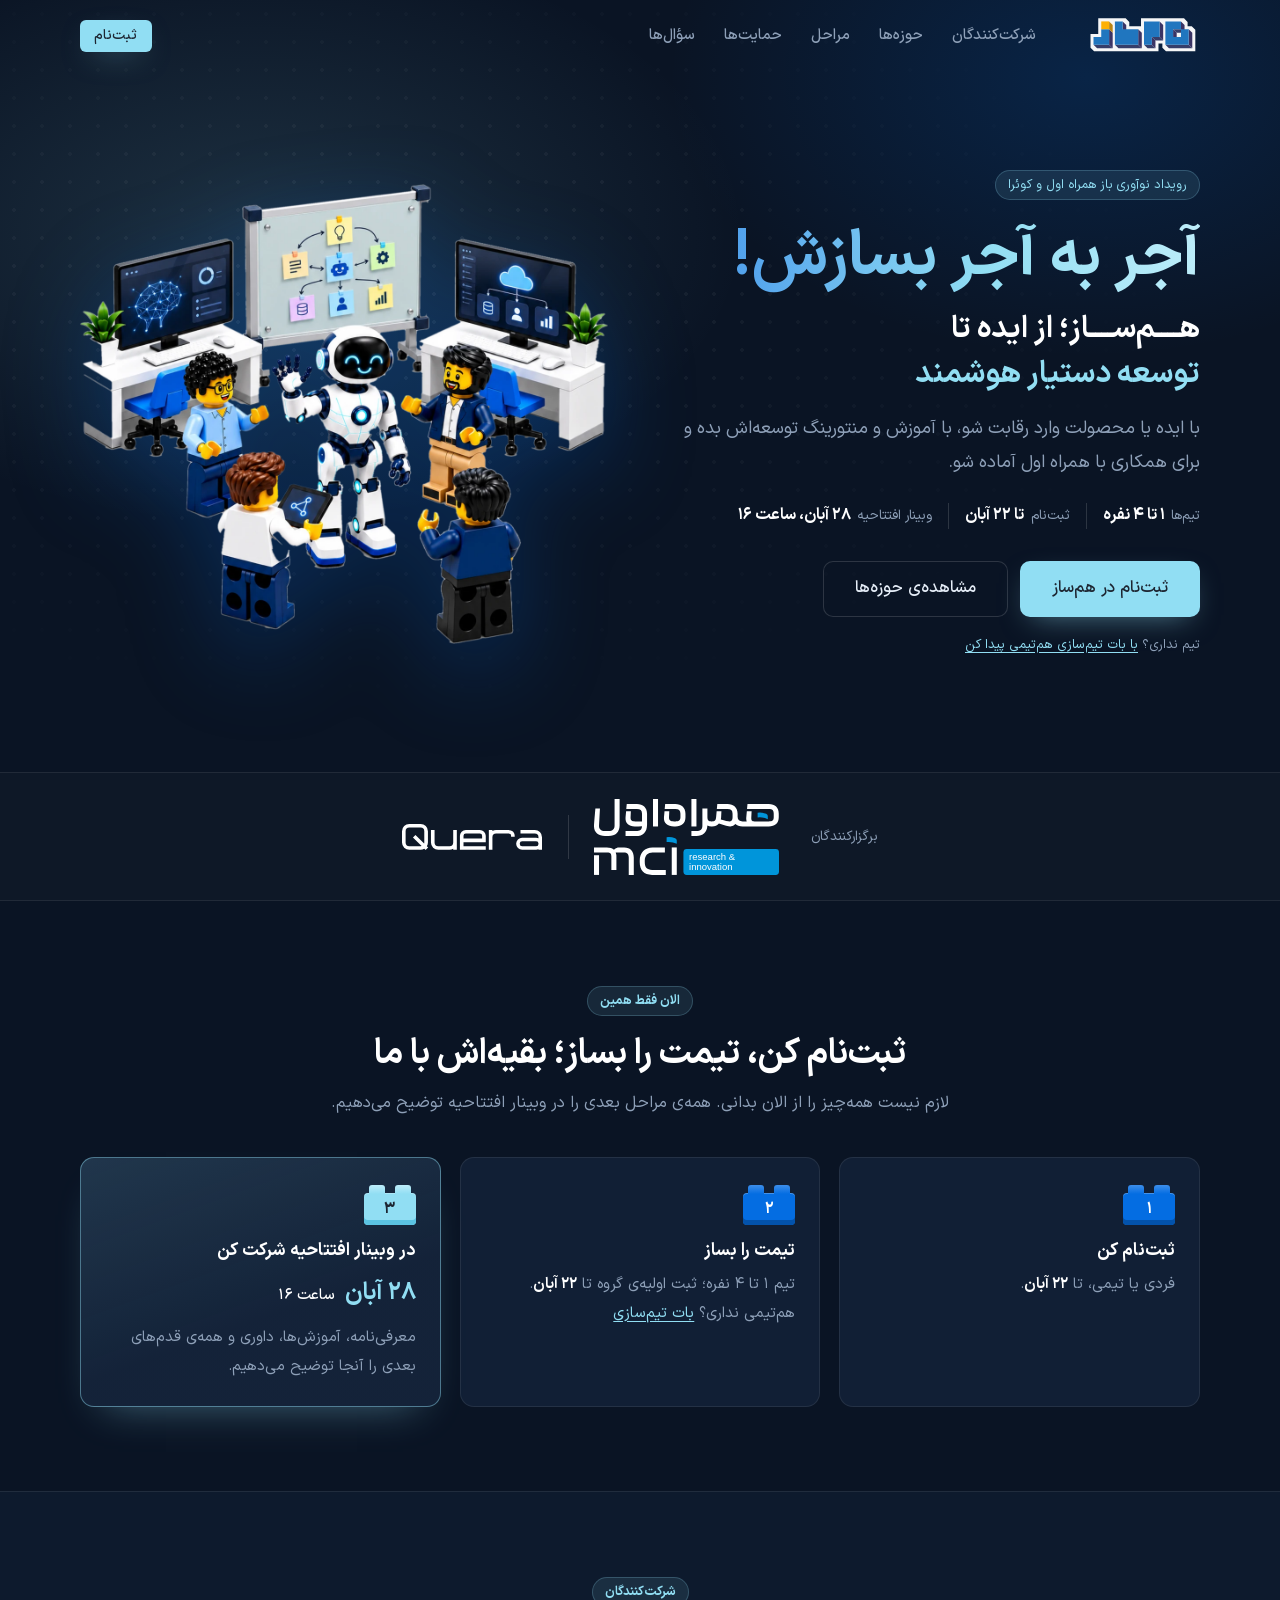
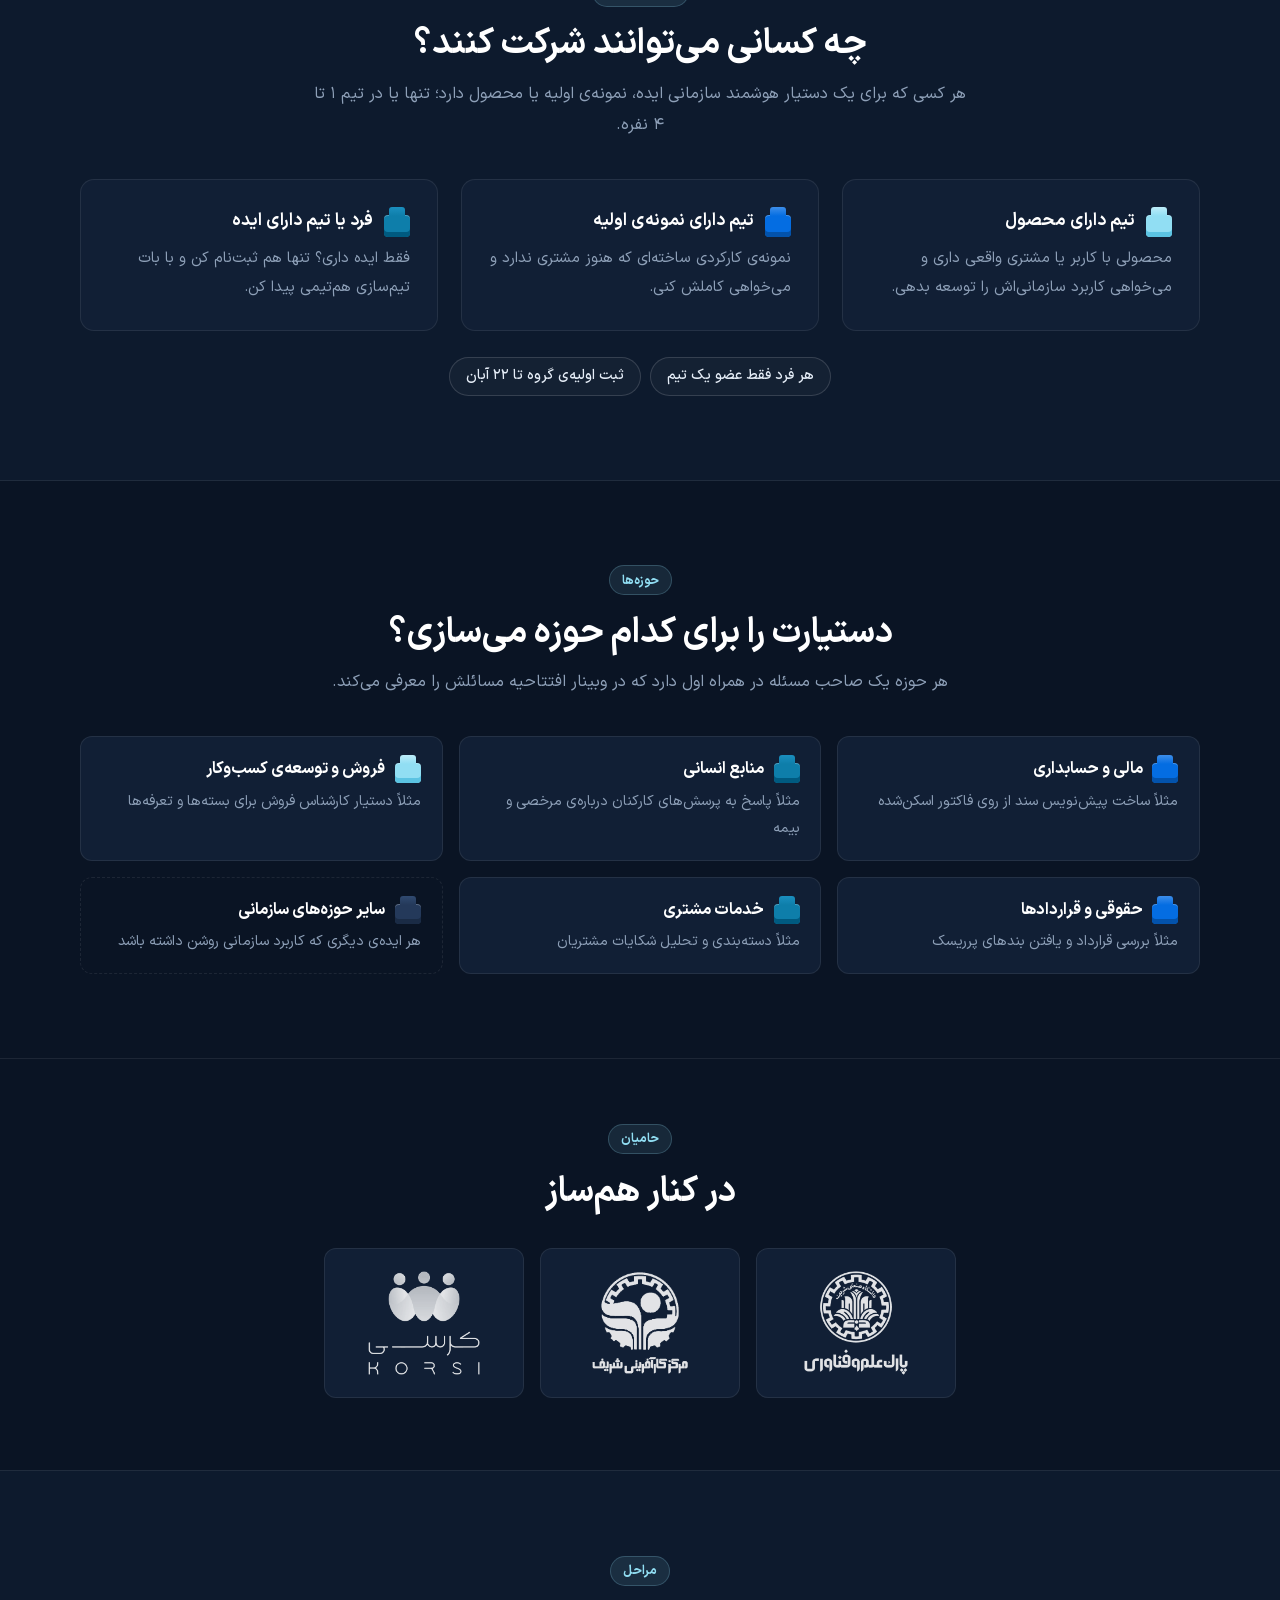
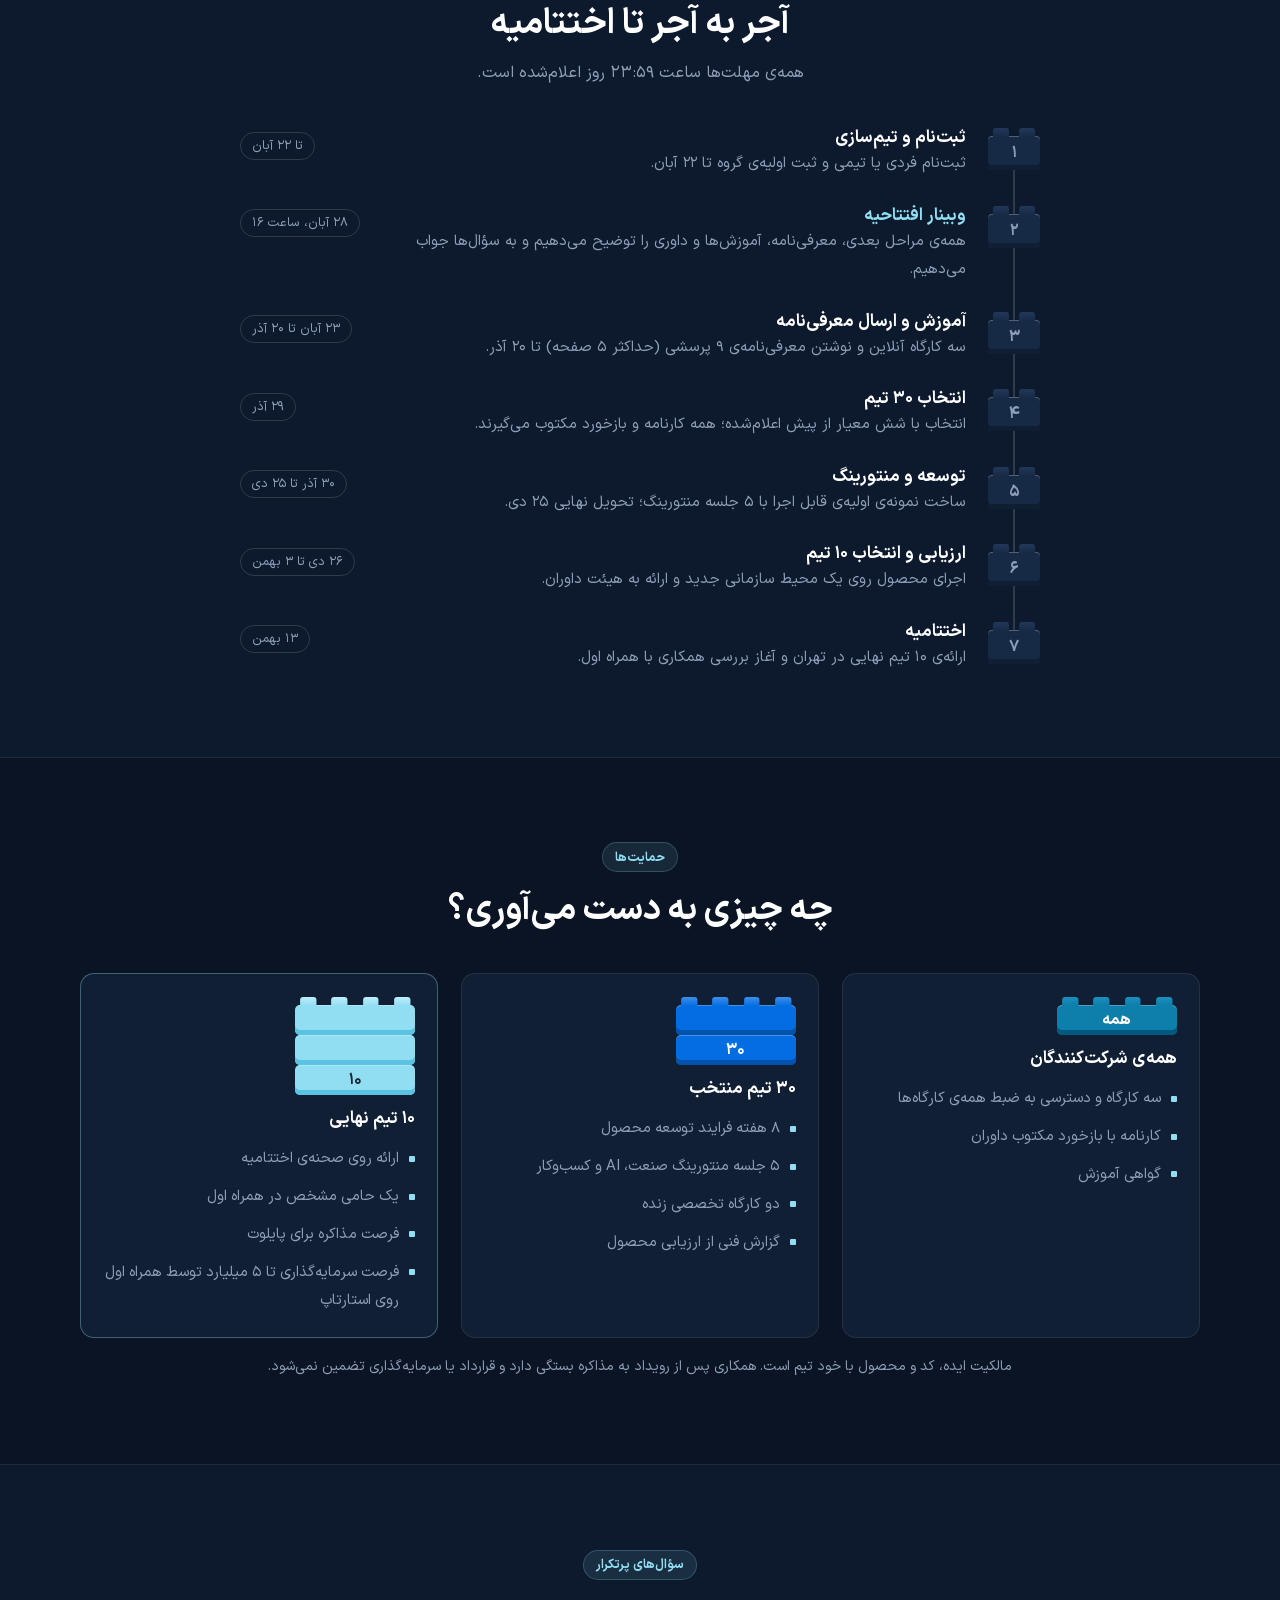
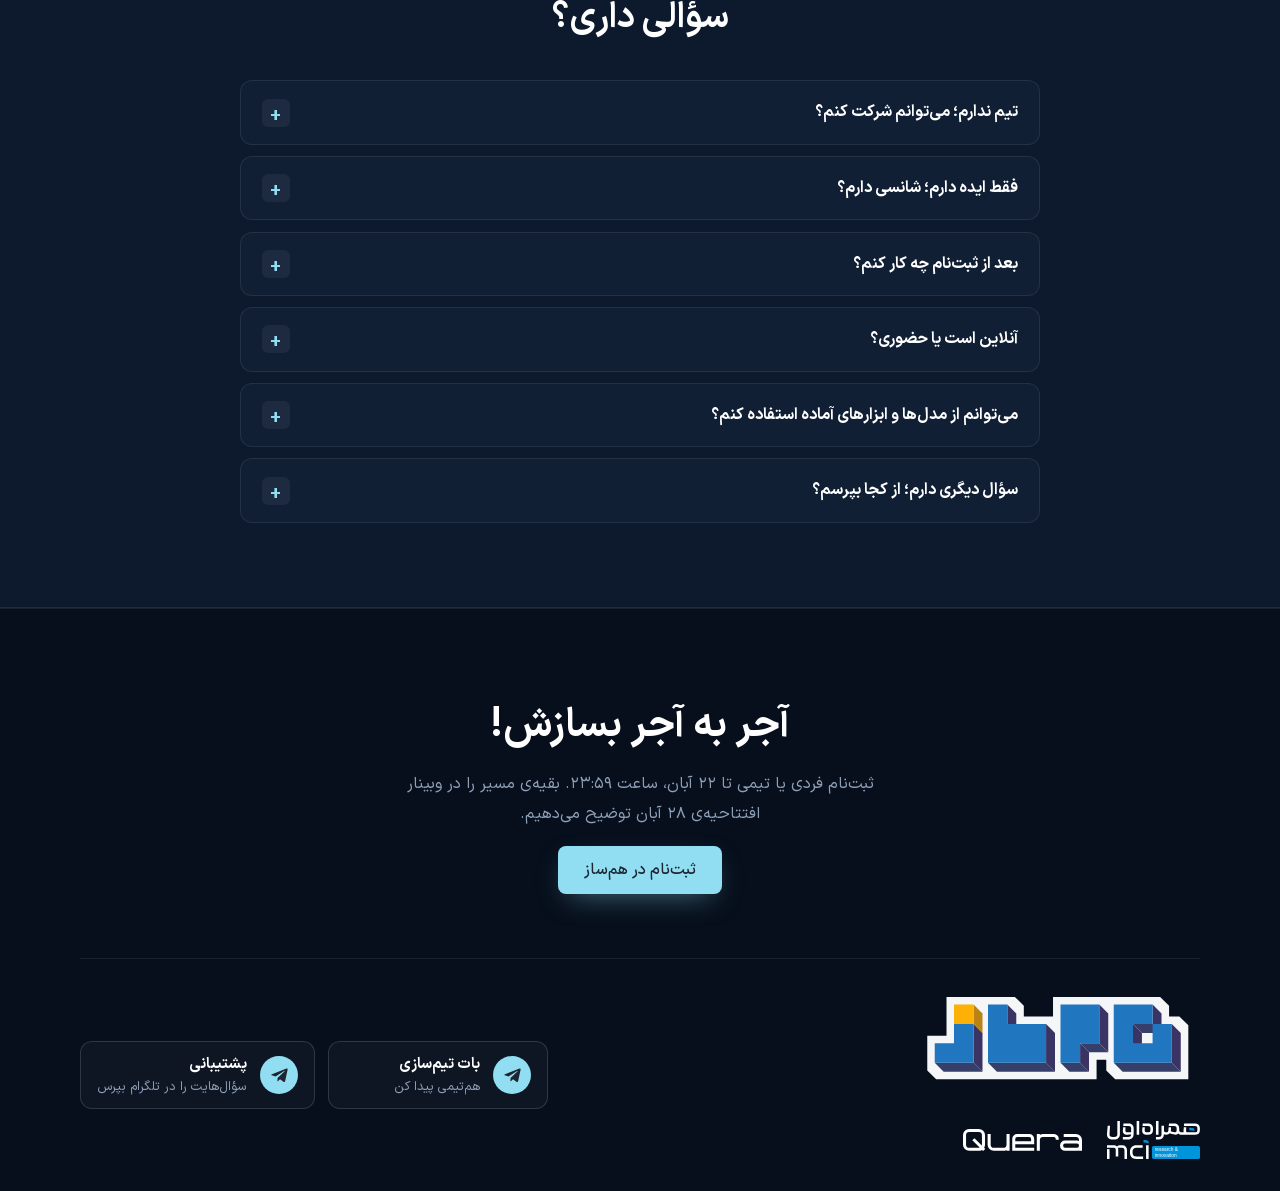
==== index.html @ f2839971 "Use poster illustration in hero, add slogan, reorder logos, extend tiers Co-Authored-By: Claude Opus" ====
<!doctype html>
<html lang="fa" dir="rtl">
<head>
  <meta charset="utf-8">
  <meta name="viewport" content="width=device-width, initial-scale=1">
  <title>هم‌ساز؛ از ایده تا توسعه دستیار هوشمند | مرکز نوآوری همراه اول × کوئرا</title>
  <meta name="description" content="رویداد نوآوری باز مرکز نوآوری همراه اول و کوئرا برای ساخت دستیار هوشمند سازمانی. تیم ۱ تا ۴ نفره؛ ثبت‌نام تا ۲۲ آبان ۱۴۰۵؛ وبینار افتتاحیه ۲۸ آبان ساعت ۱۶؛ اختتامیه ۱۳ بهمن.">
  <meta property="og:type" content="website">
  <meta property="og:locale" content="fa_IR">
  <meta property="og:site_name" content="هم‌ساز">
  <meta property="og:title" content="هم‌ساز؛ از ایده تا توسعه دستیار هوشمند">
  <meta property="og:description" content="آجر به آجر بسازش! با ایده یا محصولت وارد رقابت شو، با آموزش و منتورینگ توسعه‌اش بده و برای همکاری با همراه اول آماده شو. ثبت‌نام تا ۲۲ آبان.">
  <meta name="theme-color" content="#0A1424">
  <link rel="icon" href="assets/logos/hamsaz-icon.svg?v=20261104" type="image/svg+xml">
  <link rel="preload" href="assets/fonts/IRANSansX-Regular.woff2" as="font" type="font/woff2" crossorigin>
  <link rel="preload" href="assets/fonts/IRANSansX-Bold.woff2" as="font" type="font/woff2" crossorigin>
  <link rel="stylesheet" href="assets/css/style.css?v=20261104">
</head>
<body>

  <!-- ============ NAV ============ -->
  <header class="nav" id="nav">
    <div class="container nav__inner">
      <a href="#top" class="brand" aria-label="هم‌ساز">
        <img src="assets/logos/hamsaz-logo.svg?v=20261104" alt="هم‌ساز" class="brand__logo" width="812" height="291">
      </a>
      <nav class="nav__links" id="navLinks">
        <a href="#who">شرکت‌کنندگان</a>
        <a href="#tracks">حوزه‌ها</a>
        <a href="#timeline">مراحل</a>
        <a href="#support">حمایت‌ها</a>
        <a href="#faq">سؤال‌ها</a>
        <a href="#" class="btn btn--primary btn--sm nav__cta" data-link="register">ثبت‌نام</a>
      </nav>
      <button class="nav__burger" id="burger" aria-label="منو" aria-expanded="false" aria-controls="navLinks"><span></span><span></span><span></span></button>
      <a href="#" class="btn btn--primary btn--sm nav__cta-mobile" data-link="register">ثبت‌نام</a>
    </div>
  </header>

  <main>
    <!-- ============ HERO ============ -->
    <section class="hero" id="top">
      <div class="container hero__inner">
        <div class="hero__text">
          <span class="label-brick reveal">رویداد نوآوری باز همراه اول و کوئرا</span>
          <p class="hero__slogan reveal">آجر به آجر بسازش!</p>
          <h1 class="hero__title reveal">هــــم‌ســــاز؛ از ایده تا<br><em>توسعه دستیار هوشمند</em></h1>
          <p class="hero__lead reveal">با ایده یا محصولت وارد رقابت شو، با آموزش و منتورینگ توسعه‌اش بده و برای همکاری با همراه اول آماده شو.</p>

          <dl class="key-dates reveal">
            <div><dt>تیم‌ها</dt><dd>۱ تا ۴ نفره</dd></div>
            <div><dt>ثبت‌نام</dt><dd>تا ۲۲ آبان</dd></div>
            <div><dt>وبینار افتتاحیه</dt><dd>۲۸ آبان، ساعت ۱۶</dd></div>
          </dl>

          <div class="hero__actions reveal">
            <a href="#" class="btn btn--primary btn--lg" data-link="register">ثبت‌نام در هم‌ساز</a>
            <a href="#tracks" class="btn btn--ghost btn--lg">مشاهده‌ی حوزه‌ها</a>
          </div>
          <span class="hero__alt reveal">تیم نداری؟ <a href="#" data-link="teamBot">با بات تیم‌سازی هم‌تیمی پیدا کن</a></span>

        </div>

        <!-- تصویر تیم و ربات از پوستر رویداد -->
        <div class="hero__visual reveal">
          <img src="assets/img/hero-team.webp?v=20261104" alt="تیمی از آدمک‌های لگویی در کنار یک ربات هوشمند و تخته‌ی ایده‌ها" class="hero__art" width="1200" height="1046" fetchpriority="high">
        </div>
      </div>
    </section>

    <!-- ============ ORGANIZERS ============ -->
    <section class="orgs" aria-label="برگزارکنندگان">
      <div class="container orgs__inner">
        <span class="orgs__label">برگزارکنندگان</span>
        <div class="partners__logos">
          <img src="assets/logos/mci-ri.svg?v=20261104" alt="مرکز نوآوری همراه اول" class="partners__hamrah">
          <span class="partners__dot"></span>
          <img src="assets/logos/quera.svg?v=20261104" alt="کوئرا" class="partners__quera logo-white">
        </div>
      </div>
    </section>

    <!-- ============ NEXT STEPS / WEBINAR ============ -->
    <section class="section next" id="next">
      <div class="container">
        <div class="section__head reveal">
          <span class="label-brick">الان فقط همین</span>
          <h2>ثبت‌نام کن، تیمت را بساز؛ بقیه‌اش با ما</h2>
          <p>لازم نیست همه‌چیز را از الان بدانی. همه‌ی مراحل بعدی را در وبینار افتتاحیه توضیح می‌دهیم.</p>
        </div>

        <ol class="next__steps">
          <li class="next__step reveal">
            <span class="brick brick--blue next__num" style="--w:2">۱</span>
            <h3>ثبت‌نام کن</h3>
            <p>فردی یا تیمی، تا <b>۲۲ آبان</b>.</p>
          </li>
          <li class="next__step reveal">
            <span class="brick brick--blue next__num" style="--w:2">۲</span>
            <h3>تیمت را بساز</h3>
            <p>تیم ۱ تا ۴ نفره؛ ثبت اولیه‌ی گروه تا <b>۲۲ آبان</b>. هم‌تیمی نداری؟ <a href="#" data-link="teamBot">بات تیم‌سازی</a></p>
          </li>
          <li class="next__step next__step--webinar reveal">
            <span class="brick brick--cyan next__num" style="--w:2">۳</span>
            <h3>در وبینار افتتاحیه شرکت کن</h3>
            <p class="next__when"><b>۲۸ آبان</b><span>ساعت ۱۶</span></p>
            <p>معرفی‌نامه، آموزش‌ها، داوری و همه‌ی قدم‌های بعدی را آنجا توضیح می‌دهیم.</p>
          </li>
        </ol>
      </div>
    </section>

    <!-- ============ WHO ============ -->
    <section class="section section--tint" id="who">
      <div class="container">
        <div class="section__head reveal">
          <span class="label-brick">شرکت‌کنندگان</span>
          <h2>چه کسانی می‌توانند شرکت کنند؟</h2>
          <p>هر کسی که برای یک دستیار هوشمند سازمانی ایده، نمونه‌ی اولیه یا محصول دارد؛ تنها یا در تیم ۱ تا ۴ نفره.</p>
        </div>

        <div class="who-grid swipe">
          <article class="card who reveal">
            <h3><span class="brick brick--cyan" style="--w:1" aria-hidden="true"></span>تیم دارای محصول</h3>
            <p>محصولی با کاربر یا مشتری واقعی داری و می‌خواهی کاربرد سازمانی‌اش را توسعه بدهی.</p>
          </article>
          <article class="card who reveal">
            <h3><span class="brick brick--blue" style="--w:1" aria-hidden="true"></span>تیم دارای نمونه‌ی اولیه</h3>
            <p>نمونه‌ی کارکردی ساخته‌ای که هنوز مشتری ندارد و می‌خواهی کاملش کنی.</p>
          </article>
          <article class="card who reveal">
            <h3><span class="brick brick--teal" style="--w:1" aria-hidden="true"></span>فرد یا تیم دارای ایده</h3>
            <p>فقط ایده داری؟ تنها هم ثبت‌نام کن و با بات تیم‌سازی هم‌تیمی پیدا کن.</p>
          </article>
        </div>

        <ul class="pills reveal">
          <li>هر فرد فقط عضو یک تیم</li>
          <li>ثبت اولیه‌ی گروه تا ۲۲ آبان</li>
        </ul>
      </div>
    </section>

    <!-- ============ TRACKS ============ -->
    <section class="section" id="tracks">
      <div class="container">
        <div class="section__head reveal">
          <span class="label-brick">حوزه‌ها</span>
          <h2>دستیارت را برای کدام حوزه می‌سازی؟</h2>
          <p>هر حوزه یک صاحب مسئله در همراه اول دارد که در وبینار افتتاحیه مسائلش را معرفی می‌کند.</p>
        </div>

        <!-- TODO: پیوند دانلود کارت‌های چالش (PDF) وقتی فایل نهایی آماده شد -->
        <div class="fields">
          <article class="field reveal">
            <h3><span class="brick brick--blue" style="--w:1" aria-hidden="true"></span>مالی و حسابداری</h3>
            <p>مثلاً ساخت پیش‌نویس سند از روی فاکتور اسکن‌شده</p>
          </article>
          <article class="field reveal">
            <h3><span class="brick brick--teal" style="--w:1" aria-hidden="true"></span>منابع انسانی</h3>
            <p>مثلاً پاسخ به پرسش‌های کارکنان درباره‌ی مرخصی و بیمه</p>
          </article>
          <article class="field reveal">
            <h3><span class="brick brick--cyan" style="--w:1" aria-hidden="true"></span>فروش و توسعه‌ی کسب‌وکار</h3>
            <p>مثلاً دستیار کارشناس فروش برای بسته‌ها و تعرفه‌ها</p>
          </article>
          <article class="field reveal">
            <h3><span class="brick brick--blue" style="--w:1" aria-hidden="true"></span>حقوقی و قراردادها</h3>
            <p>مثلاً بررسی قرارداد و یافتن بندهای پرریسک</p>
          </article>
          <article class="field reveal">
            <h3><span class="brick brick--teal" style="--w:1" aria-hidden="true"></span>خدمات مشتری</h3>
            <p>مثلاً دسته‌بندی و تحلیل شکایات مشتریان</p>
          </article>
          <article class="field field--open reveal">
            <h3><span class="brick brick--slate" style="--w:1" aria-hidden="true"></span>سایر حوزه‌های سازمانی</h3>
            <p>هر ایده‌ی دیگری که کاربرد سازمانی روشن داشته باشد</p>
          </article>
        </div>
      </div>
    </section>

    <!-- ============ SPONSORS ============ -->
    <section class="section sponsors" id="sponsors" aria-labelledby="sponsorsTitle">
      <div class="container">
        <div class="section__head reveal">
          <span class="label-brick">حامیان</span>
          <h2 id="sponsorsTitle">در کنار هم‌ساز</h2>
        </div>
        <ul class="sponsors__logos reveal">
          <li><img src="assets/logos/sharif-park.png?v=20261104" alt="پارک علم و فناوری دانشگاه صنعتی شریف" width="358" height="360" loading="lazy"></li>
          <li><img src="assets/logos/sharif-entrepreneurship.png?v=20261104" alt="مرکز کارآفرینی شریف" width="299" height="315" loading="lazy"></li>
          <li><img src="assets/logos/korsi.png?v=20261104" alt="کرسی" width="389" height="360" loading="lazy"></li>
        </ul>
      </div>
    </section>

    <!-- ============ TIMELINE ============ -->
    <section class="section section--tint" id="timeline">
      <div class="container container--narrow">
        <div class="section__head reveal">
          <span class="label-brick">مراحل</span>
          <h2>آجر به آجر تا اختتامیه</h2>
          <p>همه‌ی مهلت‌ها ساعت ۲۳:۵۹ روز اعلام‌شده است.</p>
        </div>

        <ol class="timeline" id="timelineList">
          <li class="step reveal">
            <span class="step__num brick brick--blue" style="--w:2">۱</span>
            <div><h3>ثبت‌نام و تیم‌سازی</h3><p>ثبت‌نام فردی یا تیمی و ثبت اولیه‌ی گروه تا ۲۲ آبان.</p></div>
            <time>تا ۲۲ آبان</time>
          </li>
          <li class="step step--webinar reveal">
            <span class="step__num brick brick--cyan" style="--w:2">۲</span>
            <div><h3>وبینار افتتاحیه</h3><p>همه‌ی مراحل بعدی، معرفی‌نامه، آموزش‌ها و داوری را توضیح می‌دهیم و به سؤال‌ها جواب می‌دهیم.</p></div>
            <time>۲۸ آبان، ساعت ۱۶</time>
          </li>
          <li class="step reveal">
            <span class="step__num brick brick--blue" style="--w:2">۳</span>
            <div><h3>آموزش و ارسال معرفی‌نامه</h3><p>سه کارگاه آنلاین و نوشتن معرفی‌نامه‌ی ۹ پرسشی (حداکثر ۵ صفحه) تا ۲۰ آذر.</p></div>
            <time>۲۳ آبان تا ۲۰ آذر</time>
          </li>
          <li class="step reveal">
            <span class="step__num brick brick--blue" style="--w:2">۴</span>
            <div><h3>انتخاب ۳۰ تیم</h3><p>انتخاب با شش معیار از پیش اعلام‌شده؛ همه کارنامه و بازخورد مکتوب می‌گیرند.</p></div>
            <time>۲۹ آذر</time>
          </li>
          <li class="step reveal">
            <span class="step__num brick brick--blue" style="--w:2">۵</span>
            <div><h3>توسعه و منتورینگ</h3><p>ساخت نمونه‌ی اولیه‌ی قابل اجرا با ۵ جلسه منتورینگ؛ تحویل نهایی ۲۵ دی.</p></div>
            <time>۳۰ آذر تا ۲۵ دی</time>
          </li>
          <li class="step reveal">
            <span class="step__num brick brick--blue" style="--w:2">۶</span>
            <div><h3>ارزیابی و انتخاب ۱۰ تیم</h3><p>اجرای محصول روی یک محیط سازمانی جدید و ارائه به هیئت داوران.</p></div>
            <time>۲۶ دی تا ۳ بهمن</time>
          </li>
          <li class="step step--final reveal">
            <span class="step__num brick brick--cyan" style="--w:2">۷</span>
            <div><h3>اختتامیه</h3><p>ارائه‌ی ۱۰ تیم نهایی در تهران و آغاز بررسی همکاری با همراه اول.</p></div>
            <time>۱۳ بهمن</time>
          </li>
        </ol>
      </div>
    </section>

    <!-- ============ SUPPORT ============ -->
    <section class="section" id="support">
      <div class="container">
        <div class="section__head reveal">
          <span class="label-brick">حمایت‌ها</span>
          <h2>چه چیزی به دست می‌آوری؟</h2>
        </div>

        <!-- TODO: جوایز احتمالی و میزان اعتبار ابری و API پس از تصمیم همراه اول -->
        <div class="tiers swipe">
          <div class="tier reveal">
            <div class="tier__stack" aria-hidden="true">
              <span class="brick brick--teal"><em>همه</em></span>
            </div>
            <h3>همه‌ی شرکت‌کنندگان</h3>
            <ul class="tick-list">
              <li>سه کارگاه و دسترسی به ضبط همه‌ی کارگاه‌ها</li>
              <li>کارنامه با بازخورد مکتوب داوران</li>
              <li>گواهی آموزش</li>
            </ul>
          </div>
          <div class="tier reveal">
            <div class="tier__stack" aria-hidden="true">
              <span class="brick brick--blue"></span>
              <span class="brick brick--blue"><em>۳۰</em></span>
            </div>
            <h3>۳۰ تیم منتخب</h3>
            <ul class="tick-list">
              <li>۸ هفته فرایند توسعه محصول</li>
              <li>۵ جلسه منتورینگ صنعت، AI و کسب‌وکار</li>
              <li>دو کارگاه تخصصی زنده</li>
              <li>گزارش فنی از ارزیابی محصول</li>
            </ul>
          </div>
          <div class="tier tier--top reveal">
            <div class="tier__stack" aria-hidden="true">
              <span class="brick brick--cyan"></span>
              <span class="brick brick--cyan"></span>
              <span class="brick brick--cyan"><em>۱۰</em></span>
            </div>
            <h3>۱۰ تیم نهایی</h3>
            <ul class="tick-list">
              <li>ارائه روی صحنه‌ی اختتامیه</li>
              <li>یک حامی مشخص در همراه اول</li>
              <li>فرصت مذاکره برای پایلوت</li>
              <li>فرصت سرمایه‌گذاری تا ۵ میلیارد توسط همراه اول روی استارتاپ</li>
            </ul>
          </div>
        </div>
        <p class="fine reveal">مالکیت ایده، کد و محصول با خود تیم است. همکاری پس از رویداد به مذاکره بستگی دارد و قرارداد یا سرمایه‌گذاری تضمین نمی‌شود.</p>
      </div>
    </section>

    <!-- ============ FAQ ============ -->
    <section class="section section--tint" id="faq">
      <div class="container container--narrow">
        <div class="section__head reveal">
          <span class="label-brick">سؤال‌های پرتکرار</span>
          <h2>سؤالی داری؟</h2>
        </div>

        <div class="faq">
          <details class="qa reveal">
            <summary>تیم ندارم؛ می‌توانم شرکت کنم؟</summary>
            <p>بله. تنها ثبت‌نام کن و با بات تیم‌سازی هم‌تیمی پیدا کن، یا اگر بخواهی تنها ادامه بده.</p>
          </details>
          <details class="qa reveal">
            <summary>فقط ایده دارم؛ شانسی دارم؟</summary>
            <p>بله. ایده، نمونه‌ی اولیه و محصول موجود هر سه پذیرفته می‌شوند و ایده‌ی قوی با شواهد مسئله شانس واقعی دارد.</p>
          </details>
          <details class="qa reveal">
            <summary>بعد از ثبت‌نام چه کار کنم؟</summary>
            <p>فقط تیمت را بساز و ثبت کن. همه‌ی مراحل بعدی (معرفی‌نامه، آموزش‌ها و داوری) را در وبینار افتتاحیه، ۲۸ آبان ساعت ۱۶، توضیح می‌دهیم.</p>
          </details>
          <details class="qa reveal">
            <summary>آنلاین است یا حضوری؟</summary>
            <p>وبینار افتتاحیه (۲۸ آبان، ساعت ۱۶)، آموزش‌ها و ارزیابی معرفی‌نامه آنلاین است. فقط ۱۰ تیم نهایی باید در اختتامیه‌ی تهران حاضر شوند.</p>
          </details>
          <details class="qa reveal">
            <summary>می‌توانم از مدل‌ها و ابزارهای آماده استفاده کنم؟</summary>
            <p>بله، به شرط اینکه در معرفی‌نامه و تحویل نهایی اعلام شوند. فقط استفاده از داده‌ی واقعی مشتریان ممنوع است.</p>
          </details>
          <details class="qa reveal">
            <summary>سؤال دیگری دارم؛ از کجا بپرسم؟</summary>
            <p>در تلگرام از <a href="#" data-link="supportTelegram">پشتیبانی کوئرا</a> بپرس.</p>
          </details>
        </div>
      </div>
    </section>
  </main>

  <!-- ============ FOOTER ============ -->
  <footer class="footer">
    <div class="container">
      <div class="cta reveal">
        <h2>آجر به آجر بسازش!</h2>
        <p>ثبت‌نام فردی یا تیمی تا ۲۲ آبان، ساعت ۲۳:۵۹. بقیه‌ی مسیر را در وبینار افتتاحیه‌ی ۲۸ آبان توضیح می‌دهیم.</p>
        <a href="#" class="btn btn--primary btn--lg" data-link="register">ثبت‌نام در هم‌ساز</a>
      </div>
      <div class="footer__grid">
        <div>
          <a href="#top" class="brand">
            <img src="assets/logos/hamsaz-logo.svg?v=20261104" alt="هم‌ساز" class="brand__logo" width="812" height="291">
          </a>
          <div class="footer__orgs">
            <a href="https://hamrah.academy/" target="_blank" rel="noopener"><img src="assets/logos/mci-ri.svg?v=20261104" alt="مرکز نوآوری همراه اول"></a>
            <a href="https://quera.org/" target="_blank" rel="noopener"><img src="assets/logos/quera.svg?v=20261104" alt="کوئرا" class="logo-white"></a>
          </div>
        </div>
        <div class="footer__tg">
          <a href="#" class="tg-link" data-link="teamBot">
            <span class="tg-link__icon" aria-hidden="true"><svg viewBox="0 0 24 24"><path d="M9.04 15.47 8.9 19.5c.47 0 .67-.2.91-.44l2.18-2.09 4.52 3.31c.83.46 1.42.22 1.64-.77l2.97-13.93c.27-1.23-.44-1.71-1.25-1.41L2.4 10.97c-1.2.47-1.18 1.14-.2 1.44l4.46 1.39 10.35-6.53c.49-.32.93-.14.56.18z"/></svg></span>
            <span class="tg-link__text"><b>بات تیم‌سازی</b><small>هم‌تیمی پیدا کن</small></span>
          </a>
          <a href="#" class="tg-link" data-link="supportTelegram">
            <span class="tg-link__icon" aria-hidden="true"><svg viewBox="0 0 24 24"><path d="M9.04 15.47 8.9 19.5c.47 0 .67-.2.91-.44l2.18-2.09 4.52 3.31c.83.46 1.42.22 1.64-.77l2.97-13.93c.27-1.23-.44-1.71-1.25-1.41L2.4 10.97c-1.2.47-1.18 1.14-.2 1.44l4.46 1.39 10.35-6.53c.49-.32.93-.14.56.18z"/></svg></span>
            <span class="tg-link__text"><b>پشتیبانی</b><small>سؤال‌هایت را در تلگرام بپرس</small></span>
          </a>
        </div>
      </div>
    </div>
  </footer>

  <!-- دکمه‌ی ثابت ثبت‌نام در موبایل -->
  <div class="sticky-cta" id="stickyCta" hidden>
    <a href="#" class="btn btn--primary btn--block" data-link="register">ثبت‌نام در هم‌ساز · تا ۲۲ آبان</a>
  </div>

  <script src="assets/js/main.js?v=20261104"></script>
</body>
</html>
---- assets/css/style.css ----
/* =========================================================
   هم‌ساز — رویداد استارتاپی کوئرا × همراه اول
   تم: تیره، با رنگ‌های کوئرا و آجرهای لگو
   ========================================================= */

:root {
  /* brand */
  --cyan: #91DEF3;      /* کوئرا — برند ۲۰۰ (رنگ اصلی تم دارک) */
  --cyan-d: #5BC3E2;
  --cyan-l: #BDEDFA;
  --teal: #0E7EAA;      /* کوئرا — برند ۵۰۰ */
  --teal-d: #005A80;
  --teal-l: #1B8FBF;
  --blue: #046DE2;      /* همراه اول */
  --blue-d: #0352AB;
  --blue-l: #3D8EEA;

  /* dark surfaces */
  --bg: #0A1424;
  --bg-2: #0D1A2D;
  --surface: #111F35;
  --surface-2: #172A45;
  --line: rgba(255, 255, 255, .08);
  --line-2: rgba(255, 255, 255, .14);
  --text: #E6EEF8;
  --muted: #8EA0B8;
  --ink: #1D2531;       /* متن روی دکمه‌ی برند در تم دارک */
  --danger: #FF6B7A;

  --radius: 14px;
  --gutter: clamp(20px, 6.25vw, 80px); /* فاصله‌ی محتوا از لبه‌ی صفحه */
  --ease: cubic-bezier(.2, .8, .2, 1);

  /* one stud, used as a mask tile (26px wide) */
  --stud: url("data:image/svg+xml,%3Csvg xmlns='http://www.w3.org/2000/svg' width='26' height='9'%3E%3Crect x='5' y='0' width='16' height='12' rx='3'/%3E%3C/svg%3E");
}

/* IRANSansX — فونت رسمی کوئرا */
@font-face { font-family: "IRANSansX"; src: url("../fonts/IRANSansX-Light.woff2") format("woff2"); font-weight: 300; font-display: swap; }
@font-face { font-family: "IRANSansX"; src: url("../fonts/IRANSansX-Regular.woff2") format("woff2"); font-weight: 400; font-display: swap; }
@font-face { font-family: "IRANSansX"; src: url("../fonts/IRANSansX-Medium.woff2") format("woff2"); font-weight: 500; font-display: swap; }
@font-face { font-family: "IRANSansX"; src: url("../fonts/IRANSansX-Bold.woff2") format("woff2"); font-weight: 700; font-display: swap; }

*, *::before, *::after { box-sizing: border-box; }
html { scroll-behavior: smooth; scroll-padding-top: 80px; overflow-x: clip; color-scheme: dark; }
body {
  margin: 0;
  font-family: "IRANSansX", Tahoma, sans-serif;
  color: var(--text);
  background: var(--bg);
  line-height: 1.9;
  overflow-x: clip;
  -webkit-font-smoothing: antialiased;
}
img { max-width: 100%; display: block; }
a { color: inherit; text-decoration: none; }
h1, h2, h3 { margin: 0; line-height: 1.35; color: #fff; }
p { margin: 0; }
ul, ol, dl, dd { margin: 0; padding: 0; list-style: none; }
b { color: #fff; }
[hidden] { display: none !important; }
::selection { background: var(--cyan); color: var(--ink); }

.container { width: min(1200px, 100% - 2 * var(--gutter)); margin-inline: auto; }
.container--narrow { width: min(800px, 100% - 2 * var(--gutter)); }

/* logos are dark/colored artwork; show them as white on the dark theme */
.logo-white { filter: brightness(0) invert(1); }

/* ---------- brick ---------- */
.brick {
  --c: var(--blue); --d: var(--blue-d); --l: var(--blue-l); --fg: #fff;
  --w: 2;
  position: relative; display: inline-grid; place-items: center;
  width: calc(var(--w) * 26px); height: 24px; margin-top: 9px;
  background: var(--c); color: var(--fg); font-weight: 700; line-height: 1;
  border-radius: 4px;
  box-shadow: inset 0 -5px 0 var(--d), inset 0 1px 0 rgba(255, 255, 255, .25);
}
.brick::before {
  content: ""; position: absolute; left: 0; right: 0; top: -8px; height: 9px;
  background: linear-gradient(var(--l), var(--c));
  -webkit-mask: var(--stud) 0 0 / 26px 9px space no-repeat;
  mask: var(--stud) 0 0 / 26px 9px space no-repeat;
}
.brick--cyan { --c: var(--cyan); --d: var(--cyan-d); --l: var(--cyan-l); --fg: var(--ink); }
.brick--teal { --c: var(--teal); --d: var(--teal-d); --l: var(--teal-l); }
.brick--slate { --c: #24395A; --d: #1A2B45; --l: #304A70; --fg: var(--text); }

.brick-stack { display: inline-grid; justify-items: start; }
.brick-stack .brick:first-child { z-index: 1; }
.brick-stack .brick + .brick { margin-top: 0; }

.label-brick {
  display: inline-block; padding: .2rem .75rem; font-size: .8rem; font-weight: 700; line-height: 1.7;
  background: rgba(145, 222, 243, .1); color: var(--cyan); border: 1px solid rgba(145, 222, 243, .22); border-radius: 999px;
}

/* ---------- buttons ----------
   ارتفاع‌ها مضرب ۸: کوچک ۳۲، معمولی ۴۰، بزرگ ۴۸ پیکسل */
.btn {
  --c: var(--surface-2); --fg: var(--text);
  display: inline-flex; align-items: center; justify-content: center; gap: .5rem;
  height: 40px; padding: 0 1.25rem; margin: 0;
  font: inherit; font-size: .95rem; font-weight: 500; line-height: 1; color: var(--fg); background: var(--c);
  border: 0; border-radius: 8px; cursor: pointer; white-space: nowrap;
  transition: transform .2s var(--ease), box-shadow .2s var(--ease), filter .2s, background .2s;
}
.btn:hover { transform: translateY(-1px); filter: brightness(1.08); }
.btn:active { transform: translateY(0); filter: brightness(.96); }
.btn:focus-visible { outline: 2px solid var(--cyan); outline-offset: 3px; }
.btn--primary { --c: var(--cyan); --fg: var(--ink); box-shadow: 0 10px 30px -12px rgba(145, 222, 243, .55); }
.btn--primary:hover { box-shadow: 0 14px 34px -12px rgba(145, 222, 243, .7); }
.btn--ghost { --c: transparent; box-shadow: inset 0 0 0 1px var(--line-2); }
.btn--ghost:hover { --c: rgba(255, 255, 255, .05); }
.btn--sm { height: 32px; padding: 0 .9rem; font-size: .88rem; border-radius: 6px; }
.btn--lg { height: 48px; padding: 0 1.6rem; font-size: 1rem; }
.btn--block { width: 100%; }

/* ---------- nav ---------- */
.nav { position: fixed; inset: 0 0 auto 0; z-index: 50; padding: 16px 0; transition: background .25s, box-shadow .25s, padding .25s; }
.nav.is-scrolled { background: rgba(10, 20, 36, .85); backdrop-filter: blur(14px); box-shadow: 0 1px 0 var(--line); padding: 8px 0; }
.nav__inner { display: flex; align-items: center; justify-content: space-between; gap: 1rem; }
.brand { display: inline-flex; align-items: center; gap: .55rem; }
.brand__logo { height: 40px; width: auto; }
.nav__links { display: flex; align-items: center; justify-content: flex-start; gap: .2rem; flex: 1; margin-inline-start: 1.5rem; }
.nav__links a:not(.btn) { font-weight: 500; font-size: .95rem; padding: .35rem .8rem; border-radius: 6px; color: var(--muted); transition: color .2s, background .2s; }
.nav__links a:not(.btn):hover { color: #fff; background: rgba(255, 255, 255, .05); }
.nav__cta { margin-inline-start: auto; }
.nav__burger { display: none; width: 44px; height: 44px; padding: 11px; background: none; border: 0; cursor: pointer; }
.nav__burger span { display: block; height: 2px; background: var(--text); border-radius: 2px; margin: 5px 0; }
.nav__cta-mobile { display: none; }

/* ---------- hero ---------- */
.hero {
  position: relative; padding: 104px 0 48px; overflow: hidden;
  /* هیرو تا پایین نمای اول کشیده می‌شود تا نوار برگزارکنندگان درست زیر آن، در لبه‌ی پایین صفحه، دیده شود */
  min-height: calc(100svh - var(--orgs-h, 128px)); display: flex; flex-direction: column; justify-content: center;
  background:
    radial-gradient(700px 420px at 20% 30%, rgba(145, 222, 243, .14), transparent 70%),
    radial-gradient(600px 400px at 85% 10%, rgba(4, 109, 226, .18), transparent 70%),
    var(--bg);
}
.hero::before {
  /* faint baseplate studs */
  content: ""; position: absolute; inset: 0; pointer-events: none;
  background-image: radial-gradient(rgba(255, 255, 255, .06) 1.6px, transparent 2px);
  background-size: 28px 28px;
  mask-image: radial-gradient(ellipse at 30% 40%, #000 10%, transparent 65%);
  -webkit-mask-image: radial-gradient(ellipse at 30% 40%, #000 10%, transparent 65%);
}
.hero__inner { position: relative; display: grid; grid-template-columns: max-content minmax(0, 1fr); gap: 3rem; align-items: center; }
.hero__title {
  font-size: clamp(1.35rem, 2.6vw, 1.9rem); font-weight: 700; line-height: 1.5; white-space: nowrap;
  margin: .5rem 0 .9rem; color: #fff;
}
.hero .label-brick { font-weight: 400; }
.hero__slogan {
  font-size: clamp(2.5rem, 5.6vw, 3.9rem); font-weight: 700; line-height: 1.3; white-space: nowrap; margin-top: 1.1rem;
  background: linear-gradient(270deg, var(--cyan-l) 0%, var(--cyan) 40%, var(--blue-l) 100%);
  -webkit-background-clip: text; background-clip: text; -webkit-text-fill-color: transparent;
}
.hero__title em { font-style: normal; color: var(--cyan); }
.hero__alt { display: inline-block; margin-top: 1rem; color: var(--muted); font-size: 13px; }
.hero__alt a { color: var(--cyan); text-decoration: underline; text-underline-offset: 4px; }
.hero__lead { font-size: 1.125rem; color: var(--muted); max-width: 34rem; }
.hero__actions { display: flex; flex-wrap: wrap; gap: .75rem; margin-top: 2rem; }
.orgs { border-block: 1px solid var(--line); background: rgba(255, 255, 255, .015); }
.orgs__inner { display: flex; flex-wrap: wrap; align-items: center; justify-content: center; gap: .8rem 2rem; padding-block: 1.6rem; }
.orgs__label { color: var(--muted); font-size: .85rem; }
.partners__logos { display: flex; align-items: center; gap: 1.6rem; }
.partners__quera { height: 26px; width: auto; }
.partners__hamrah { height: 76px; width: auto; }
.partners__dot { width: 1px; height: 44px; background: var(--line-2); }

.hero__visual { display: grid; place-items: center end; } /* در RTL یعنی چسبیده به لبه‌ی چپ گرید */
.hero__art { display: block; width: 100%; max-width: 620px; height: auto; filter: drop-shadow(0 26px 44px rgba(4, 109, 226, .28)); }

/* ---------- sections ---------- */
.section { padding: 84px 0; }
.section--tint { background: var(--bg-2); border-block: 1px solid var(--line); }
.section__head { text-align: center; max-width: 660px; margin: 0 auto 2.4rem; }
.section__head h2 { font-size: clamp(1.5rem, 3.4vw, 2.2rem); font-weight: 700; margin: .9rem 0 .6rem; }
.section__head p { color: var(--muted); font-size: 1.02rem; }

.card {
  background: var(--surface); border: 1px solid var(--line); border-radius: var(--radius); padding: 1.7rem;
  transition: transform .25s var(--ease), border-color .25s, background .25s;
}
.card:hover { transform: translateY(-3px); border-color: rgba(145, 222, 243, .35); background: var(--surface-2); }

/* about */
.features { display: grid; grid-template-columns: repeat(5, 1fr); gap: 1.5rem; text-align: center; }
.features li { display: grid; justify-items: center; gap: .1rem; }
.features .brick { margin-bottom: .6rem; }
.features b { font-weight: 700; }
.features small { color: var(--muted); font-size: .88rem; }

/* tracks */
.tracks { display: grid; grid-template-columns: repeat(3, 1fr); gap: 1.2rem; }
.track h3 { font-size: 1.1rem; font-weight: 700; margin: 1rem 0 .4rem; display: flex; flex-wrap: wrap; align-items: baseline; gap: .5rem; }
.track h3 small { font-size: .75rem; font-weight: 500; color: var(--cyan); direction: ltr; letter-spacing: .3px; }
.track p { color: var(--muted); font-size: .93rem; }
.track--open { border-style: dashed; border-color: var(--line-2); background: transparent; }

/* timeline */
.timeline { position: relative; --p: 0; }
.timeline::before, .timeline::after {
  content: ""; position: absolute; right: 26px; width: 2px; margin-right: -1px; top: 24px;
}
.timeline::before { bottom: 24px; background: var(--line-2); }
.timeline::after { height: calc(var(--p) * (100% - 48px)); background: linear-gradient(var(--teal), var(--cyan)); box-shadow: 0 0 12px rgba(145, 222, 243, .5); transition: height .1s linear; }
.step { position: relative; display: grid; grid-template-columns: 52px 1fr auto; gap: 1.4rem; align-items: start; padding-bottom: 1.6rem; }
.step:last-child { padding-bottom: 0; }
.step__num { --w: 2; height: 34px; font-size: 1rem; z-index: 1; transition: background .3s, color .3s; }
.step:not(.is-active) .step__num { --c: var(--surface-2); --d: #0F1E33; --l: #22385A; --fg: var(--muted); }
.step h3 { font-size: 1.08rem; font-weight: 700; }
.step p { color: var(--muted); font-size: .94rem; }
.step time { font-size: .8rem; color: var(--muted); border: 1px solid var(--line-2); padding: .05rem .7rem; border-radius: 999px; white-space: nowrap; margin-top: .3rem; }


/* faq */
.faq { display: grid; gap: .7rem; }
.qa { background: var(--surface); border: 1px solid var(--line); border-radius: 12px; transition: border-color .2s; }
.qa[open] { border-color: rgba(145, 222, 243, .3); }
.qa summary {
  list-style: none; cursor: pointer; padding: 1rem 1.3rem; font-weight: 700; color: #fff;
  display: flex; justify-content: space-between; align-items: center; gap: 1rem;
}
.qa summary::-webkit-details-marker { display: none; }
.qa summary::after {
  content: "+"; flex: none; width: 28px; height: 28px; border-radius: 6px; display: grid; place-items: center;
  background: rgba(255, 255, 255, .05); color: var(--cyan); font-size: 1.2rem; transition: transform .25s var(--ease), background .25s, color .25s;
}
.qa[open] summary::after { transform: rotate(45deg); background: var(--cyan); color: var(--ink); }
.qa p { padding: 0 1.3rem 1.2rem; color: var(--muted); }

/* footer */
.footer { background: #070F1C; padding: 90px 0 2rem; border-top: 1px solid var(--line); }
.cta { text-align: center; display: grid; justify-items: center; gap: 1rem; padding-bottom: 4rem; }
.cta p { color: var(--muted); max-width: 32rem; }
.cta h2 { font-size: clamp(1.7rem, 4vw, 2.5rem); font-weight: 700; }
.footer__orgs { display: flex; align-items: center; gap: 1.6rem; margin-top: 1.2rem; }
.footer__orgs a { transition: opacity .2s; }
.footer__orgs a:hover img { opacity: 1; }
.footer__orgs img { height: 22px; width: auto; }
.footer__orgs a:first-child img { height: 38px; }
.footer .brand { order: 0; }
.footer .brand__logo { height: 100px; }

/* ---------- content blocks added from the event brief ---------- */
.key-dates { display: flex; flex-wrap: wrap; align-items: center; row-gap: .4rem; margin-top: 1.4rem; }
.key-dates > div { display: flex; align-items: baseline; gap: .4rem; padding-inline: 1rem; line-height: 1.6; }
.key-dates > div:first-child { padding-inline-start: 0; }
.key-dates > div + div { border-inline-start: 1px solid var(--line-2); }
.key-dates dt { font-size: .85rem; color: var(--muted); }
.key-dates dd { font-weight: 700; color: #fff; }

.infobar {
  position: relative; display: flex; flex-wrap: wrap; justify-content: center; gap: .6rem 0; margin-top: 3rem;
  background: rgba(17, 31, 53, .7); border: 1px solid var(--line); border-radius: var(--radius); padding: 1rem .6rem;
  backdrop-filter: blur(8px);
}
.infobar li { padding: .2rem 1.1rem; font-weight: 700; font-size: .95rem; color: #fff; }
.infobar li + li { border-inline-start: 1px solid var(--line-2); }

.about-grid { display: grid; grid-template-columns: repeat(3, 1fr); gap: 1.4rem; }
.stage-grid { display: grid; grid-template-columns: 1fr 1fr; gap: 1.4rem; align-items: start; }
.about-grid h3, .stage h3, .res-grid h3 { font-size: 1.2rem; font-weight: 700; margin: 1rem 0 .4rem; }
.about-grid p, .res-grid p { color: var(--muted); }
.subhead { text-align: center; font-size: 1.2rem; font-weight: 700; margin: 3.5rem 0 1.8rem; }

.who-grid { display: grid; grid-template-columns: repeat(3, 1fr); gap: 1.4rem; }
.who { display: grid; gap: 1rem; align-content: start; }
.who h3 { font-size: 1.1rem; font-weight: 700; margin-bottom: .3rem; }
.who p { color: var(--muted); font-size: .95rem; }


.stage { display: grid; align-content: start; justify-items: start; }
.stage__list { display: grid; gap: .3rem; margin-bottom: 1.2rem; color: var(--muted); }
.stage__list li::before {
  content: ""; display: inline-block; width: 6px; height: 6px; border-radius: 1px; background: var(--cyan); margin-inline-end: .6rem; vertical-align: middle;
}
.tick-list li { position: relative; padding-inline-start: 1rem; }
.tick-list li::before {
  content: ""; position: absolute; inset-inline-start: 0; top: .78em; width: 6px; height: 6px; border-radius: 1px; background: var(--cyan);
}
.stage__facts { display: flex; flex-wrap: wrap; gap: .6rem 1.6rem; margin-bottom: 1rem; }
.stage__facts dt { font-size: .78rem; color: var(--muted); }
.stage__facts dd { font-weight: 700; }
.note { text-align: center; color: var(--muted); font-size: .92rem; margin-top: 2rem; }

.eval-grid { display: grid; grid-template-columns: 1fr 1fr; gap: 1.4rem; align-items: start; }
.eval__step {
  display: grid; place-items: center; width: 34px; height: 34px; border-radius: 8px;
  background: rgba(145, 222, 243, .12); color: var(--cyan); font-weight: 700;
}
.eval h3 { font-size: 1.12rem; font-weight: 700; margin: .9rem 0 .7rem; }
.tick-list { display: grid; gap: .35rem; color: var(--muted); font-size: .95rem; }

.res-grid { display: grid; grid-template-columns: repeat(3, 1fr); gap: 1.4rem; }
.chips { display: flex; flex-wrap: wrap; gap: .5rem; }
.chips li { font-size: .86rem; padding: .15rem .75rem; border-radius: 999px; border: 1px solid var(--line-2); color: var(--text); }


.rules__more { text-align: center; margin-top: 1.6rem; }
.rules__more a, .qa a { color: var(--cyan); }

.org-logos { display: flex; justify-content: center; align-items: center; gap: 3rem; margin-bottom: 2.6rem; flex-wrap: wrap; }
.org-logos img:first-child { height: 34px; width: auto; }
.org-logos img:last-child { height: 60px; width: auto; }
.org-logos span { width: 1px; height: 44px; background: var(--line-2); }
.records__intro { text-align: center; color: var(--muted); margin-bottom: 1.2rem; }
.records { display: grid; grid-template-columns: repeat(3, 1fr); gap: 1.4rem; text-align: center; }
.records > div { padding: 1.4rem; border: 1px solid var(--line); border-radius: var(--radius); background: var(--surface); }
.records dt { color: var(--muted); font-size: .92rem; margin-bottom: .3rem; }
.records dd { color: var(--muted); font-size: .9rem; }
.records b { display: block; font-size: 2rem; font-weight: 700; color: var(--cyan); line-height: 1.4; }

.footer__grid { display: grid; grid-template-columns: 2fr 1fr; gap: 2rem; border-top: 1px solid var(--line); padding-top: 2rem; }
.footer__links { display: grid; gap: .5rem; align-content: start; }
.footer__links a { color: var(--muted); font-size: .92rem; transition: color .2s; }
.footer__links a:hover { color: #fff; }

/* ---------- v2 content blocks ---------- */
.notice {
  margin: 2rem auto 0; max-width: 820px; text-align: center; color: var(--muted); font-size: .95rem;
  background: rgba(145, 222, 243, .06); border: 1px solid rgba(145, 222, 243, .2); border-radius: 12px; padding: .9rem 1.2rem;
}
.notice b { color: var(--cyan); }

.team-grid { display: grid; grid-template-columns: 1fr 1fr; gap: 1.4rem; margin-top: 1.4rem; }
.team { display: grid; align-content: start; justify-items: start; gap: .5rem; }
.team h3 { font-size: 1.1rem; font-weight: 700; }
.team p { color: var(--muted); font-size: .95rem; }

.facts { display: grid; grid-template-columns: repeat(4, 1fr); gap: .8rem; margin-top: 1.4rem; }
.facts > div { background: rgba(255, 255, 255, .03); border: 1px solid var(--line); border-radius: 10px; padding: .7rem 1rem; }
.facts dt { font-size: .8rem; color: var(--muted); }
.facts dd { font-weight: 700; color: #fff; }

/* expandable details */
.more { margin-top: 1.4rem; background: var(--surface); border: 1px solid var(--line); border-radius: 12px; }
.more[open] { border-color: rgba(145, 222, 243, .3); }
.more > summary {
  list-style: none; cursor: pointer; padding: .85rem 1.2rem; font-weight: 700; color: var(--cyan);
  display: flex; justify-content: space-between; align-items: center; gap: 1rem;
}
.more > summary::-webkit-details-marker { display: none; }
.more > summary::after { content: "+"; flex: none; font-size: 1.2rem; line-height: 1; transition: transform .25s var(--ease); }
.more[open] > summary::after { transform: rotate(45deg); }
.more > summary:focus-visible { outline: 2px solid var(--cyan); outline-offset: 2px; border-radius: 10px; }
.more__body { padding: 0 1.2rem 1.2rem; }
.more__cols { display: grid; grid-template-columns: 1fr 1fr; gap: 1.4rem 2rem; }
.more h4 { color: #fff; font-size: .98rem; margin: .4rem 0 .5rem; }
.more h4:not(:first-child) { margin-top: 1.2rem; }
.more .tick-list { font-size: .92rem; }
.more__note { color: var(--muted); font-size: .88rem; margin-top: .8rem; }
.more__lead { color: var(--text); font-size: .92rem; margin: .4rem 0 .5rem; }
.more__lead:not(:first-of-type) { margin-top: 1rem; }
/* compact variant inside cards and steps */
.more--inline { margin-top: 1rem; background: transparent; border: 0; border-top: 1px dashed var(--line-2); border-radius: 0; width: 100%; }
.more--inline[open] { border-color: var(--line-2); }
.more--inline > summary { padding: .7rem 0 .2rem; font-size: .9rem; justify-content: flex-start; }
.more--inline > summary::after { font-size: 1rem; }
.more--inline > :not(summary) { margin-top: .5rem; }

.sub-list { display: grid; gap: .55rem; font-size: .88rem; color: var(--muted); }
.sub-list b { display: block; color: var(--text); font-weight: 700; font-size: .9rem; }

.track { display: flex; flex-direction: column; }
.track__ex { color: var(--muted); font-size: .93rem; }
.track__ex span { color: var(--cyan); font-weight: 700; }
.track__note { color: var(--text); font-size: .9rem; margin-top: .6rem; }
.track .more--inline { margin-top: auto; padding-top: .6rem; }
.track .more--inline > summary { padding-top: .8rem; }

/* timeline step content */
.step__body { min-width: 0; }
.step__facts { display: grid; gap: .25rem; margin-top: .35rem; font-size: .93rem; }
.step__facts > div { display: flex; gap: .5rem; }
.step__facts dt { flex: none; color: var(--cyan); font-weight: 700; min-width: 4.4rem; }
.step__facts dd { color: var(--muted); }
.step .more--inline .tick-list { font-size: .9rem; }

/* deliverables */
.stage > p { color: var(--muted); margin-bottom: .6rem; }
.stage > .tick-list { margin-bottom: .4rem; }
.stage .btn { margin-top: 1.2rem; }
.q-list { counter-reset: q; display: grid; gap: .6rem; font-size: .88rem; color: var(--muted); }
.q-list li { counter-increment: q; position: relative; padding-inline-start: 2rem; }
.q-list li::before {
  content: counter(q, persian); position: absolute; inset-inline-start: 0; top: .1rem;
  width: 1.45rem; height: 1.45rem; border-radius: 5px; display: grid; place-items: center;
  background: rgba(145, 222, 243, .12); color: var(--cyan); font-weight: 700; font-size: .78rem; line-height: 1;
}
.q-list b { display: block; color: var(--text); font-size: .9rem; }
.q-list--compact { gap: .35rem; }
.claim { display: grid; gap: .5rem; font-size: .88rem; }
.claim li { border-radius: 10px; padding: .6rem .9rem; color: var(--muted); border: 1px solid var(--line); }
.claim b { display: block; font-size: .82rem; }
.claim--good { background: rgba(145, 222, 243, .06); }
.claim--good b { color: var(--cyan); }
.claim--bad b { color: var(--danger); }

/* training */
.res-grid > .card > p:not(.res__who) { color: var(--muted); }
.res-grid .card b { color: #fff; }
.res__who { color: var(--cyan); font-size: .88rem; font-weight: 500; margin: -.1rem 0 .9rem; }
.ws-list { display: grid; gap: .55rem; counter-reset: ws; }
.ws-list[start="4"] { counter-reset: ws 3; }
.ws-list li { counter-increment: ws; display: grid; grid-template-columns: 1.6rem 1fr auto; gap: .6rem; align-items: baseline; font-size: .93rem; }
.ws-list li::before { content: counter(ws, persian); color: var(--cyan); font-weight: 700; }
.ws-list b { font-weight: 500; color: var(--text) !important; }
.ws-list time { color: var(--muted); font-size: .8rem; white-space: nowrap; }

/* evaluation */
.eval h3 { display: flex; flex-wrap: wrap; align-items: baseline; gap: .2rem .7rem; }
.eval h3 small { font-size: .82rem; font-weight: 500; color: var(--cyan); }
.crit { display: grid; gap: .6rem; }
.crit li { display: grid; grid-template-columns: minmax(0, 11rem) 1fr 2rem; gap: .4rem .8rem; align-items: center; font-size: .92rem; }
.crit span { color: var(--text); }
.crit i { height: 10px; border-radius: 3px; background: rgba(255, 255, 255, .06); position: relative; overflow: hidden; }
.crit i::after { content: ""; position: absolute; inset-block: 0; inset-inline-start: 0; width: calc(var(--v) * 5%); background: linear-gradient(90deg, var(--teal), var(--cyan)); border-radius: 3px; }
.crit b { text-align: end; color: var(--cyan); }
.eval__note { color: var(--muted); font-size: .86rem; margin-top: 1rem; }
.split { display: flex; gap: 4px; margin-bottom: 1rem; }
.split span { flex: var(--v) 1 0; display: grid; place-items: center; height: 36px; border-radius: 6px; font-weight: 700; }
.split span:first-child { background: var(--cyan); color: var(--ink); }
.split span:last-child { background: var(--blue); color: #fff; }
.split-legend { display: grid; grid-template-columns: 1fr 1fr; gap: 1.2rem; }
.split-legend > div > b { display: block; margin-bottom: .3rem; }
.split-legend > div:first-child > b { color: var(--cyan); }
.split-legend > div:last-child > b { color: var(--blue-l); }
.split-legend p { color: var(--muted); font-size: .9rem; margin-bottom: .4rem; }
.split-legend .tick-list { font-size: .9rem; }

/* support tiers */
.tiers { display: grid; grid-template-columns: repeat(3, 1fr); gap: 1.4rem; align-items: end; }
.tier { background: var(--surface); border: 1px solid var(--line); border-radius: var(--radius); padding: 1.4rem; display: grid; gap: .8rem; height: 100%; align-content: start; }
.tier--top { border-color: rgba(145, 222, 243, .35); }
.tier h3 { font-size: 1.08rem; font-weight: 700; }
.tier .tick-list { font-size: .93rem; }
.tier__stack { display: grid; justify-items: start; }
.tier__stack .brick { width: 7.5rem; height: 30px; margin-top: 0; border-radius: 5px; }
.tier__stack .brick:first-child { margin-top: 9px; }
.tier__stack .brick + .brick::before { display: none; }
.tier__stack em { font-style: normal; font-weight: 700; }

.footer__updated { color: var(--muted); font-size: .8rem; margin-top: 1.6rem; text-align: center; }

/* mobile sticky register button */
.sticky-cta {
  display: none; position: fixed; inset: auto 0 0 0; z-index: 40; padding: .75rem var(--gutter) calc(.75rem + env(safe-area-inset-bottom));
  background: rgba(10, 20, 36, .92); backdrop-filter: blur(12px); border-top: 1px solid var(--line);
}
.sticky-cta .btn { margin-top: 0; }

/* ---------- v3: compact layout ---------- */
.card h3:has(> .brick:first-child) { display: flex; align-items: center; gap: .7rem; }
.card h3 > .brick:first-child { flex: none; margin-top: 8px; height: 22px; }
.track h3 { margin: 0 0 .5rem; }
.stage h3, .res-grid h3 { margin: 0 0 .7rem; }
.res-grid h3 { margin-bottom: .3rem; }

.who { position: relative; display: block; }
.who h3 { font-size: 1.08rem; margin-bottom: .5rem; }
.who__tag {
  position: absolute; inset-block-start: -.7rem; inset-inline-start: 1.2rem;
  font-size: .72rem; font-weight: 700; color: var(--ink); background: var(--cyan); border-radius: 5px; padding: .05rem .5rem;
}
.fine { text-align: center; color: var(--muted); font-size: .88rem; margin-top: 1rem; }

.panel {
  display: grid; grid-template-columns: 1.35fr 1fr; gap: 1.6rem; align-items: center; margin-top: 1.6rem;
  background: var(--surface); border: 1px solid var(--line); border-radius: var(--radius); padding: 1.5rem;
}
.panel__text h3 { font-size: 1.1rem; margin-bottom: .4rem; }
.panel__text p { color: var(--muted); font-size: .95rem; }
.panel .facts { grid-template-columns: 1fr 1fr; margin: 0; gap: .6rem; }

.rules { display: grid; grid-template-columns: repeat(3, 1fr); gap: 1rem; }
.rules > div { background: var(--surface); border: 1px solid var(--line); border-radius: 12px; padding: 1rem 1.2rem; }
.rules dt { color: var(--cyan); font-weight: 700; margin-bottom: .25rem; }
.rules dd { color: var(--muted); font-size: .92rem; line-height: 1.8; }
#rules .more, #rules .rules__more { max-width: 800px; margin-inline: auto; }
#rules .more { margin-top: 1.2rem; }

.footer__record { color: var(--muted); font-size: .82rem; text-align: center; margin-top: 2rem; line-height: 2; }
.footer__record b { color: var(--cyan); }
.footer__updated { margin-top: .4rem; }

@media (max-width: 960px) {
  .panel { grid-template-columns: 1fr; }
  .rules { grid-template-columns: 1fr 1fr; }
}
@media (max-width: 600px) {
  .section { padding: 56px 0; }
  .section__head { margin-bottom: 1.6rem; }
  .section__head p { font-size: .95rem; }
  .hero { padding: 96px 0 40px; }
  .infobar { margin-top: 2rem; }
  .rules { grid-template-columns: 1fr; gap: 0; background: var(--surface); border: 1px solid var(--line); border-radius: 12px; padding: .2rem 1.1rem; }
  .rules > div { background: none; border: 0; border-radius: 0; padding: .8rem 0; }
  .rules > div + div { border-top: 1px solid var(--line); }
  .rules dd { font-size: .9rem; }
  .container .infobar { display: grid; grid-template-columns: 1fr 1fr; gap: .4rem; padding: .8rem; }
  .container .infobar li { flex: none; padding: .3rem; font-size: .86rem; line-height: 1.6; display: grid; place-items: center; text-align: center; }
  .panel { padding: 1.2rem; }
  .panel .facts { grid-template-columns: 1fr 1fr; }
  .facts dd { font-size: .9rem; }
  .step { padding-bottom: 1.2rem; }
  .cta { padding-bottom: 2.6rem; }
  .footer { padding-top: 56px; }

  /* card rows become swipeable carousels with a peek of the next card */
  .container .swipe {
    display: grid; grid-auto-flow: column; grid-template-columns: none; grid-auto-columns: 84%;
    gap: .8rem; align-items: start; overflow-x: auto; overscroll-behavior-x: contain;
    scroll-snap-type: x mandatory; scroll-padding-inline: var(--gutter);
    margin-inline: calc(-1 * var(--gutter)); padding: .9rem var(--gutter) .9rem; scrollbar-width: none;
  }
  .swipe::-webkit-scrollbar { display: none; }
  .swipe > * { scroll-snap-align: start; }
  .swipe .card:hover { transform: none; }
  .container .tiers.swipe { align-items: stretch; }
  .swipe-hint { display: block; }
}
.swipe-hint { display: none; text-align: center; color: var(--muted); font-size: .78rem; margin-top: -.3rem; }

/* ---------- v4: lean landing ---------- */
.pills { display: flex; flex-wrap: wrap; justify-content: center; gap: .6rem; margin-top: 1.6rem; }
.pills li { font-size: .9rem; font-weight: 500; color: var(--text); border: 1px solid var(--line-2); background: rgba(255, 255, 255, .03); border-radius: 999px; padding: .3rem 1rem; }
.fields { display: grid; grid-template-columns: repeat(3, 1fr); gap: 1rem; }
.field { background: var(--surface); border: 1px solid var(--line); border-radius: 12px; padding: 1.1rem 1.3rem; transition: border-color .25s; }
.field:hover { border-color: rgba(145, 222, 243, .35); }
.field h3 { display: flex; align-items: center; gap: .6rem; font-size: 1.02rem; margin-bottom: .3rem; }
.field h3 .brick { flex: none; margin-top: 8px; height: 20px; }
.field p { color: var(--muted); font-size: .9rem; }
.field--open { border-style: dashed; background: transparent; }
.tier .tick-list li + li { margin-top: .25rem; }
@media (max-width: 960px) { .fields { grid-template-columns: 1fr 1fr; } }
@media (max-width: 600px) {
  .fields { grid-template-columns: 1fr; gap: .6rem; }
  .field { padding: .9rem 1.1rem; }
  .pills li { font-size: .84rem; }
}

/* hero CTAs: 56px on desktop */
@media (min-width: 961px) { .hero__actions .btn--lg { height: 56px; padding: 0 2rem; font-size: 1.05rem; border-radius: 10px; } }

/* موبایل: بدون نوار اسکرول (صفحه و کارت‌های کشیدنی)؛ اسکرول با لمس کار می‌کند */
@media (max-width: 760px) {
  html, body, .swipe { scrollbar-width: none; -ms-overflow-style: none; }
  html::-webkit-scrollbar, body::-webkit-scrollbar, .swipe::-webkit-scrollbar { display: none; width: 0; height: 0; }
}

/* هدر موبایل: منو راست، هم‌ساز وسط، ثبت‌نام چپ */
@media (max-width: 760px) {
  .nav__inner { display: grid; grid-template-columns: 1fr auto 1fr; align-items: center; gap: .5rem; }
  .nav__burger { order: 1; justify-self: start; margin-inline-start: -10px; }
  .brand { order: 2; justify-self: center; }
  .nav__cta-mobile { display: inline-flex; order: 3; justify-self: end; grid-column: 3; }
  .nav__links .nav__cta { display: none; }
}

/* تبلت و موبایل: ویژوال بین زیرعنوان و تاریخ‌ها؛ آیکون هم‌ساز در هدر پنهان */
@media (max-width: 960px) {
  .hero__text { display: contents; }
  .hero__inner { gap: 0; justify-items: center; }
  .hero__inner > * , .hero__text > * { order: 5; }
  .hero__text > .label-brick, .hero__text > .hero__slogan { order: 1; }
  .hero__text > .hero__title { order: 2; }
  .hero__text > .hero__lead { order: 3; }
  .hero__visual { order: 4; display: grid; place-items: center; margin-top: 1.2rem; }
  .hero__art { width: min(420px, 100%); }
  .hero__actions { width: 100%; }
}
@media (max-width: 760px) {
  .nav .brand { display: none; }
  /* هدر موبایل ۵۶ پیکسل است؛ محتوای هیرو ۲۴ پیکسل زیر آن شروع می‌شود */
  .nav, .nav.is-scrolled { padding: 8px 0; }
  .nav__burger { width: 40px; height: 40px; padding: 10px; }
  .nav__burger span { margin: 4px 0; }
  body .hero { padding-top: calc(56px + 20px); justify-content: flex-start; }
  /* فشرده‌سازی عمودی هیرو تا کل آن در ارتفاع ۷۰۰ پیکسل جا شود */
  body .hero__slogan { font-size: 38px; margin-top: .6rem; }
  body .hero__title { font-size: 20px; line-height: 1.5; margin: .3rem 0 .4rem; }
  body .hero__lead { font-size: 14px; line-height: 1.75; }
  body .hero__visual { margin-top: 24px; }
  body .hero__art { width: min(290px, 100%); }
  body .key-dates { margin-top: 24px; }
  body .hero__actions { margin-top: 24px; gap: .5rem; }
  body .hero__alt { margin-top: .6rem; font-size: 12px; }
  .hero__lead { font-size: 1rem; }
}

/* links whose final URL isn't set yet (see LINKS in main.js) */
a.is-pending { cursor: default; }
a.is-pending:not(.btn)::after { content: " (به‌زودی)"; font-size: .85em; }
.btn.is-pending:hover { transform: none; filter: none; }

/* ---------- reveal ---------- */
.reveal { opacity: 0; transform: translateY(18px); transition: opacity .7s var(--ease), transform .7s var(--ease); }
.reveal.is-in { opacity: 1; transform: none; }

/* ---------- responsive ---------- */
@media (max-width: 960px) {
  .hero__inner { grid-template-columns: 1fr; text-align: center; }
  .hero__title { white-space: normal; }
  .hero__lead { margin-inline: auto; }
  .hero__actions, .key-dates { justify-content: center; }
  .tracks { grid-template-columns: repeat(2, 1fr); }
  .features { grid-template-columns: repeat(3, 1fr); row-gap: 2rem; }
  .who-grid, .res-grid, .about-grid { grid-template-columns: 1fr 1fr; }
  .eval-grid, .stage-grid { grid-template-columns: 1fr; }
  .facts { grid-template-columns: 1fr 1fr; }
}
@media (max-width: 760px) {
  .nav__burger { display: block; }
  .nav__links {
    position: fixed; inset: 64px var(--gutter) auto var(--gutter); margin: 0; display: none; flex-direction: column; align-items: stretch;
    background: var(--surface); border: 1px solid var(--line-2); border-radius: 14px; padding: .8rem;
    box-shadow: 0 20px 40px -20px rgba(0, 0, 0, .7);
  }
  .nav__links.is-open { display: flex; }
  .nav__links a:not(.btn) { padding: .6rem 1rem; }
  .nav__cta { margin: .8rem 0 0; }
  .features { grid-template-columns: 1fr 1fr; row-gap: 2rem; }
  .about-grid, .records, .team-grid, .tiers, .more__cols { grid-template-columns: 1fr; }
  .sticky-cta:not([hidden]) { display: block; }
  body.has-sticky .footer { padding-bottom: 5.5rem; }
  .footer__grid { grid-template-columns: 1fr 1fr; }
  .footer__grid > div:first-child { grid-column: 1 / -1; }
  .infobar { justify-content: flex-start; }
  .infobar li { flex: 1 1 100%; border: 0 !important; text-align: center; }
}
@media (max-width: 600px) {
  .section { padding: 76px 0; }
  .hero { padding: 88px 0 32px; --orgs-h: 140px; }
  .hero__actions { margin-top: 1.5rem; }
  .orgs__inner { flex-direction: column; padding-block: 1.2rem; }
  .org-logos { gap: 1.6rem; }
  .org-logos span { display: none; }
  .org-logos img:first-child { height: 26px; }
  .org-logos img:last-child { height: 46px; }
  .partners__logos { gap: 1.2rem; }
  .partners__quera { height: 22px; }
  .partners__hamrah { height: 62px; }
  .key-dates > div { flex-direction: column; align-items: center; gap: 0; padding-inline: .9rem; }
  .key-dates > div:first-child { padding-inline-start: .9rem; }
  .infobar { padding: .6rem; }
  .infobar li { font-size: .9rem; padding: .15rem .6rem; }
  .tracks { grid-template-columns: 1fr; }
  .who-grid, .eval-grid, .res-grid { grid-template-columns: 1fr; }
  .facts { grid-template-columns: 1fr; }
  .card { padding: 1.3rem; }
  .split-legend { grid-template-columns: 1fr; }
  .crit li { grid-template-columns: 1fr 2.2rem; }
  .crit i { grid-column: 1 / -1; grid-row: 2; }
  .hero__actions .btn { flex: 1 1 100%; }
  .step { grid-template-columns: 52px 1fr; }
  .step__num { grid-row: 1 / span 2; }
  .step time { grid-column: 2; grid-row: 1; justify-self: start; margin-top: 0; }
  .step__body { grid-column: 2; grid-row: 2; }
  .step { row-gap: .4rem; }
}

/* ---------- next steps / webinar ---------- */
.next__steps { display: grid; grid-template-columns: repeat(3, 1fr); gap: 1.2rem; counter-reset: none; }
.next__step {
  position: relative; background: var(--surface); border: 1px solid var(--line); border-radius: var(--radius);
  padding: 1.6rem 1.5rem 1.5rem; display: grid; align-content: start; gap: .5rem;
}
.next__num { --w: 2; height: 32px; font-size: 1rem; margin-bottom: .4rem; }
.next__step h3 { font-size: 1.1rem; font-weight: 700; }
.next__step p { color: var(--muted); font-size: .95rem; }
.next__step p b { color: #fff; }
.next__step a { color: var(--cyan); text-decoration: underline; text-underline-offset: 4px; }
.next__step--webinar {
  border-color: rgba(145, 222, 243, .45);
  background: linear-gradient(160deg, rgba(145, 222, 243, .12), rgba(145, 222, 243, .02) 60%), var(--surface);
  box-shadow: 0 20px 40px -24px rgba(145, 222, 243, .45);
}
.next__when { display: flex; align-items: baseline; gap: .6rem; }
.next__when b { font-size: 1.5rem; color: var(--cyan) !important; }
.next__when span { color: #fff; font-weight: 500; }

/* ---------- footer Telegram links ---------- */
.footer__grid { align-items: center; grid-template-columns: 1fr auto; }
.footer__tg { display: flex; flex-wrap: wrap; gap: .8rem; justify-content: flex-end; }
.tg-link {
  display: flex; align-items: center; gap: .8rem; min-width: 220px;
  padding: .75rem 1rem; border-radius: 12px; border: 1px solid var(--line-2);
  background: rgba(255, 255, 255, .03); color: var(--text);
  transition: border-color .2s, background .2s, transform .2s var(--ease);
}
.tg-link:hover { border-color: rgba(145, 222, 243, .5); background: rgba(145, 222, 243, .08); transform: translateY(-2px); }
.tg-link__icon {
  flex: none; display: grid; place-items: center; width: 38px; height: 38px; border-radius: 50%;
  background: var(--cyan); color: var(--ink);
}
.tg-link__icon svg { width: 20px; height: 20px; fill: currentColor; margin-inline-start: -2px; }
.tg-link__text { display: grid; line-height: 1.5; }
.tg-link__text b { font-size: .95rem; color: #fff; }
.tg-link__text small { font-size: .8rem; color: var(--muted); }

@media (max-width: 960px) {
  .next__steps { grid-template-columns: 1fr; max-width: 560px; margin-inline: auto; }
}
@media (max-width: 760px) {
  .footer__grid { grid-template-columns: 1fr; justify-items: center; text-align: center; }
  .footer__grid > div:first-child { display: grid; justify-items: center; }
  .footer__tg { justify-content: center; width: 100%; }
  .tg-link { flex: 1 1 220px; text-align: start; }
}

/* ---------- success page (after registration) ---------- */
.done-page { min-height: 100svh; background:
  radial-gradient(700px 420px at 50% 0%, rgba(145, 222, 243, .14), transparent 70%), var(--bg); }
.done__nav { justify-content: space-between; }
.done__back { color: var(--muted); font-size: .9rem; transition: color .2s; }
.done__back:hover { color: #fff; }
.done { padding: 130px 0 70px; }
.done__inner { max-width: 640px; display: grid; justify-items: center; text-align: center; gap: 1.2rem; }
.done__badge svg { width: 120px; height: auto; filter: drop-shadow(0 18px 30px rgba(145, 222, 243, .25)); }
.done__title { font-size: clamp(1.6rem, 4.5vw, 2.4rem); font-weight: 700; }
.done__lead { color: var(--muted); font-size: 1.02rem; }
.webinar {
  width: 100%; margin-top: .6rem; padding: 1.8rem 1.6rem; border-radius: 18px; text-align: center;
  border: 1px solid rgba(145, 222, 243, .45);
  background: linear-gradient(160deg, rgba(145, 222, 243, .14), rgba(145, 222, 243, .02) 65%), var(--surface);
  box-shadow: 0 24px 50px -28px rgba(145, 222, 243, .5);
}
.webinar h2 { font-size: 1.35rem; font-weight: 700; margin: .9rem 0 1.1rem; }
.webinar__when { display: flex; justify-content: center; flex-wrap: wrap; gap: .6rem; margin-bottom: 1rem; }
.webinar__when > div { background: rgba(10, 20, 36, .6); border: 1px solid var(--line-2); border-radius: 10px; padding: .5rem 1rem; min-width: 120px; }
.webinar__when dt { font-size: .8rem; color: var(--muted); }
.webinar__when dd { font-weight: 700; color: var(--cyan); font-size: 1.05rem; }
.webinar p { color: var(--muted); font-size: .95rem; }
.done__todo { margin-top: .4rem; }
.done__todo h3 { font-size: 1.05rem; font-weight: 700; margin-bottom: .3rem; }
.done__todo p { color: var(--muted); }
.done__todo b { color: #fff; }
.done__links { justify-content: center; width: 100%; }
.done__orgs { display: flex; align-items: center; gap: 1.6rem; margin-top: 1.6rem; opacity: .9; }
.done__orgs img:first-child { height: 44px; width: auto; }
.done__orgs img:last-child { height: 20px; width: auto; }
.done__orgs span { width: 1px; height: 28px; background: var(--line-2); }
@media (max-width: 760px) {
  .done-page .nav__inner { display: flex; }
  .done-page .nav .brand { display: inline-flex; }
  .done-page .brand__logo { height: 32px; }
}
@media (max-width: 600px) {
  .done { padding: 100px 0 48px; }
  .done__back { font-size: .82rem; }
  .webinar { padding: 1.4rem 1rem; }
}

@media (prefers-reduced-motion: reduce) {
  *, *::before, *::after { animation: none !important; transition: none !important; }
  .reveal { opacity: 1; transform: none; }
  html { scroll-behavior: auto; }
}

.step--webinar h3 { color: var(--cyan); }

/* ---------- حامیان ---------- */
.sponsors { border-top: 1px solid var(--line); padding-block: 64px 72px; }
.sponsors .section__head { margin-bottom: 2rem; }
.sponsors__logos { display: grid; grid-template-columns: repeat(3, minmax(0, 200px)); justify-content: center; gap: 1rem; list-style: none; padding: 0; margin: 0; }
.sponsors__logos li { display: flex; align-items: center; justify-content: center; box-sizing: border-box; height: 150px; padding: 22px; background: var(--surface); border: 1px solid var(--line); border-radius: 12px; transition: border-color .25s; }
.sponsors__logos li:hover { border-color: rgba(145, 222, 243, .35); }
.sponsors__logos img { display: block; width: auto; height: auto; max-width: 100%; max-height: 100%; opacity: .88; transition: opacity .25s; }
.sponsors__logos li:hover img { opacity: 1; }
@media (max-width: 600px) {
  .sponsors { padding-block: 48px 56px; }
  .sponsors__logos { gap: .6rem; }
  .sponsors__logos li { height: 110px; padding: 14px; }
}
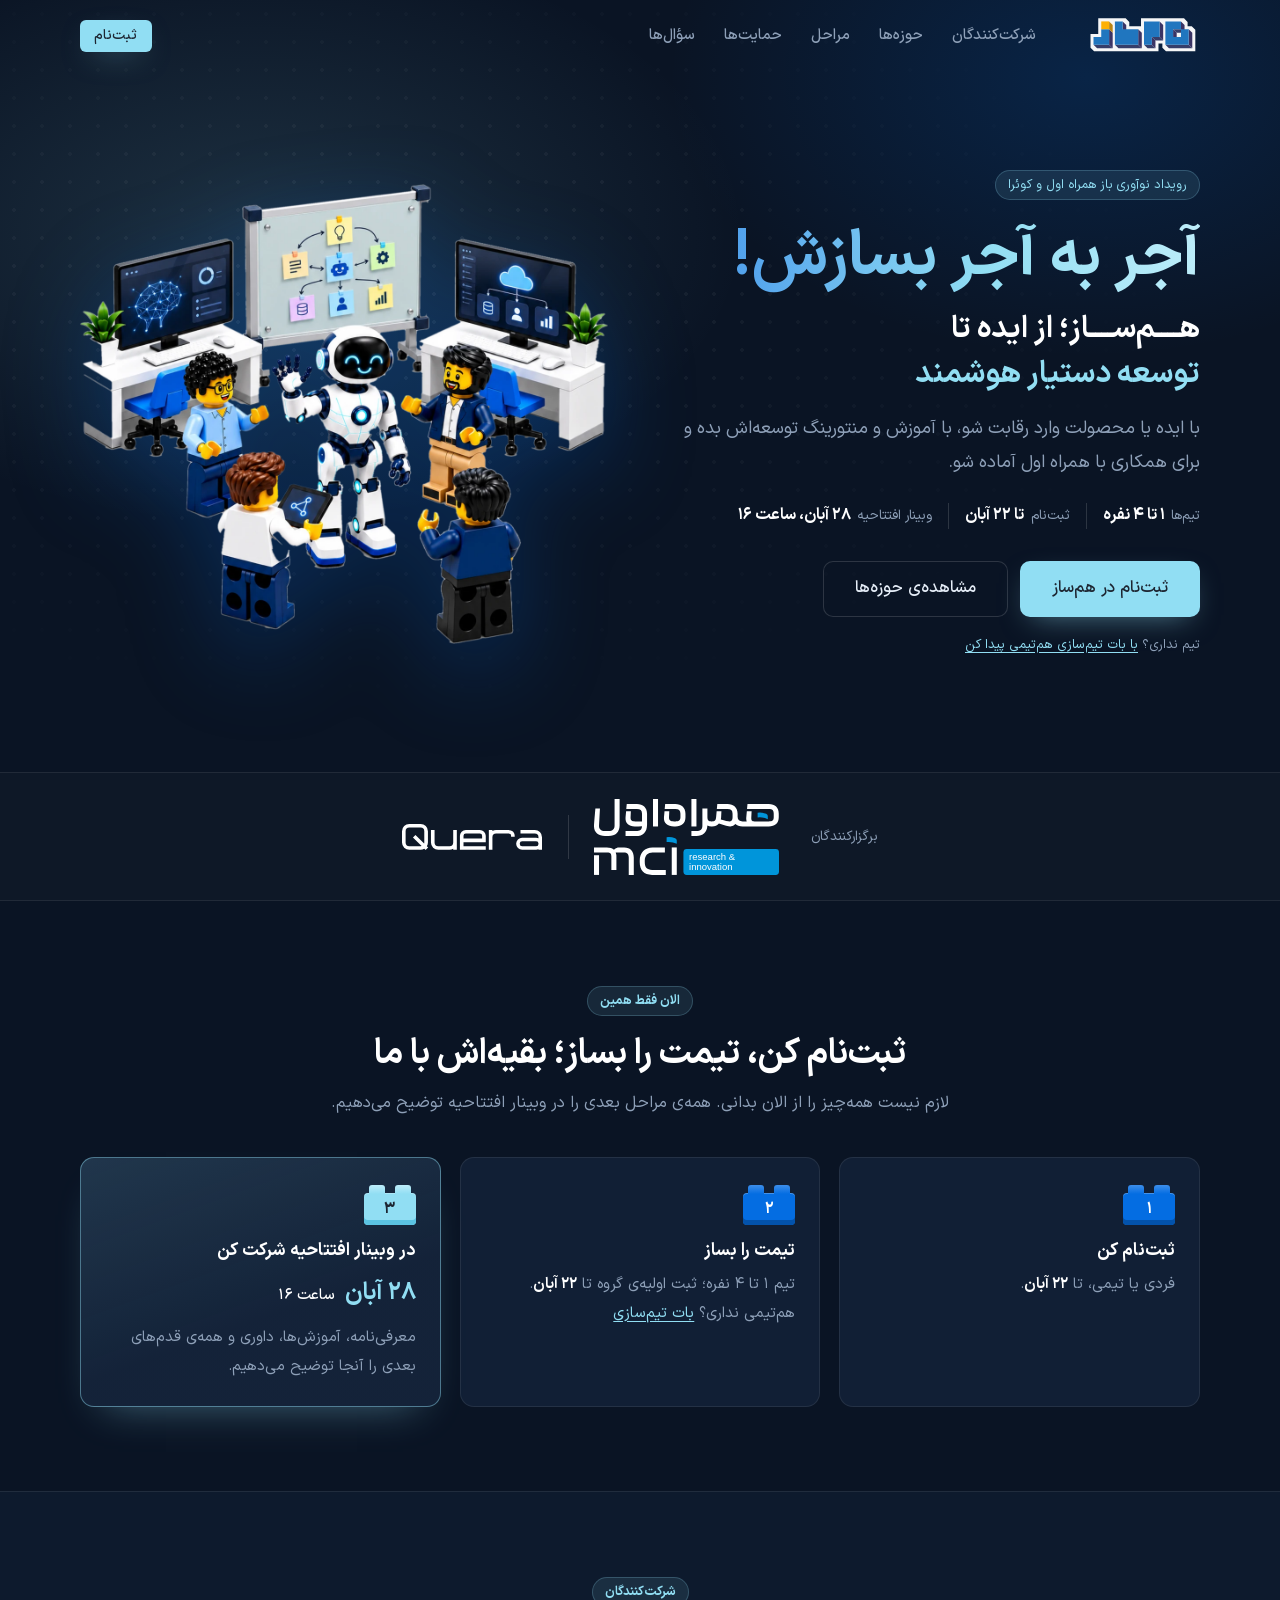
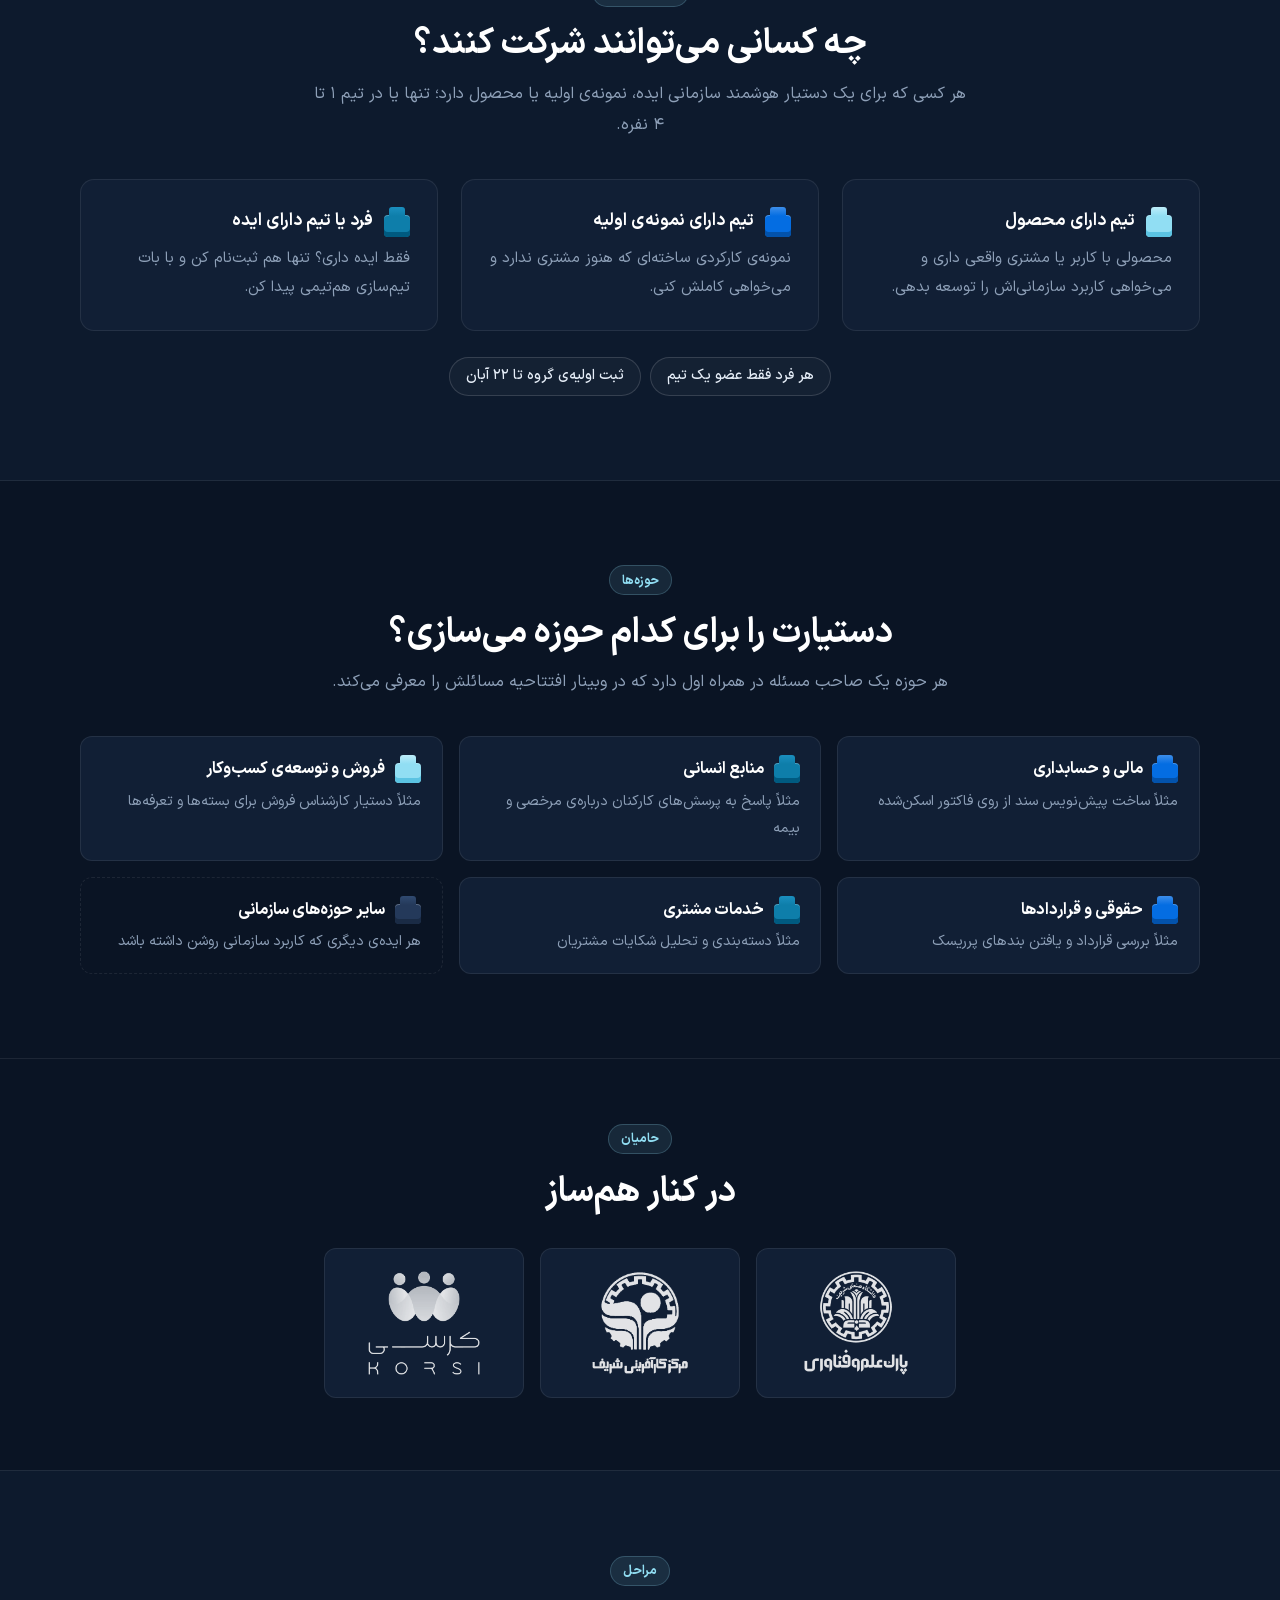
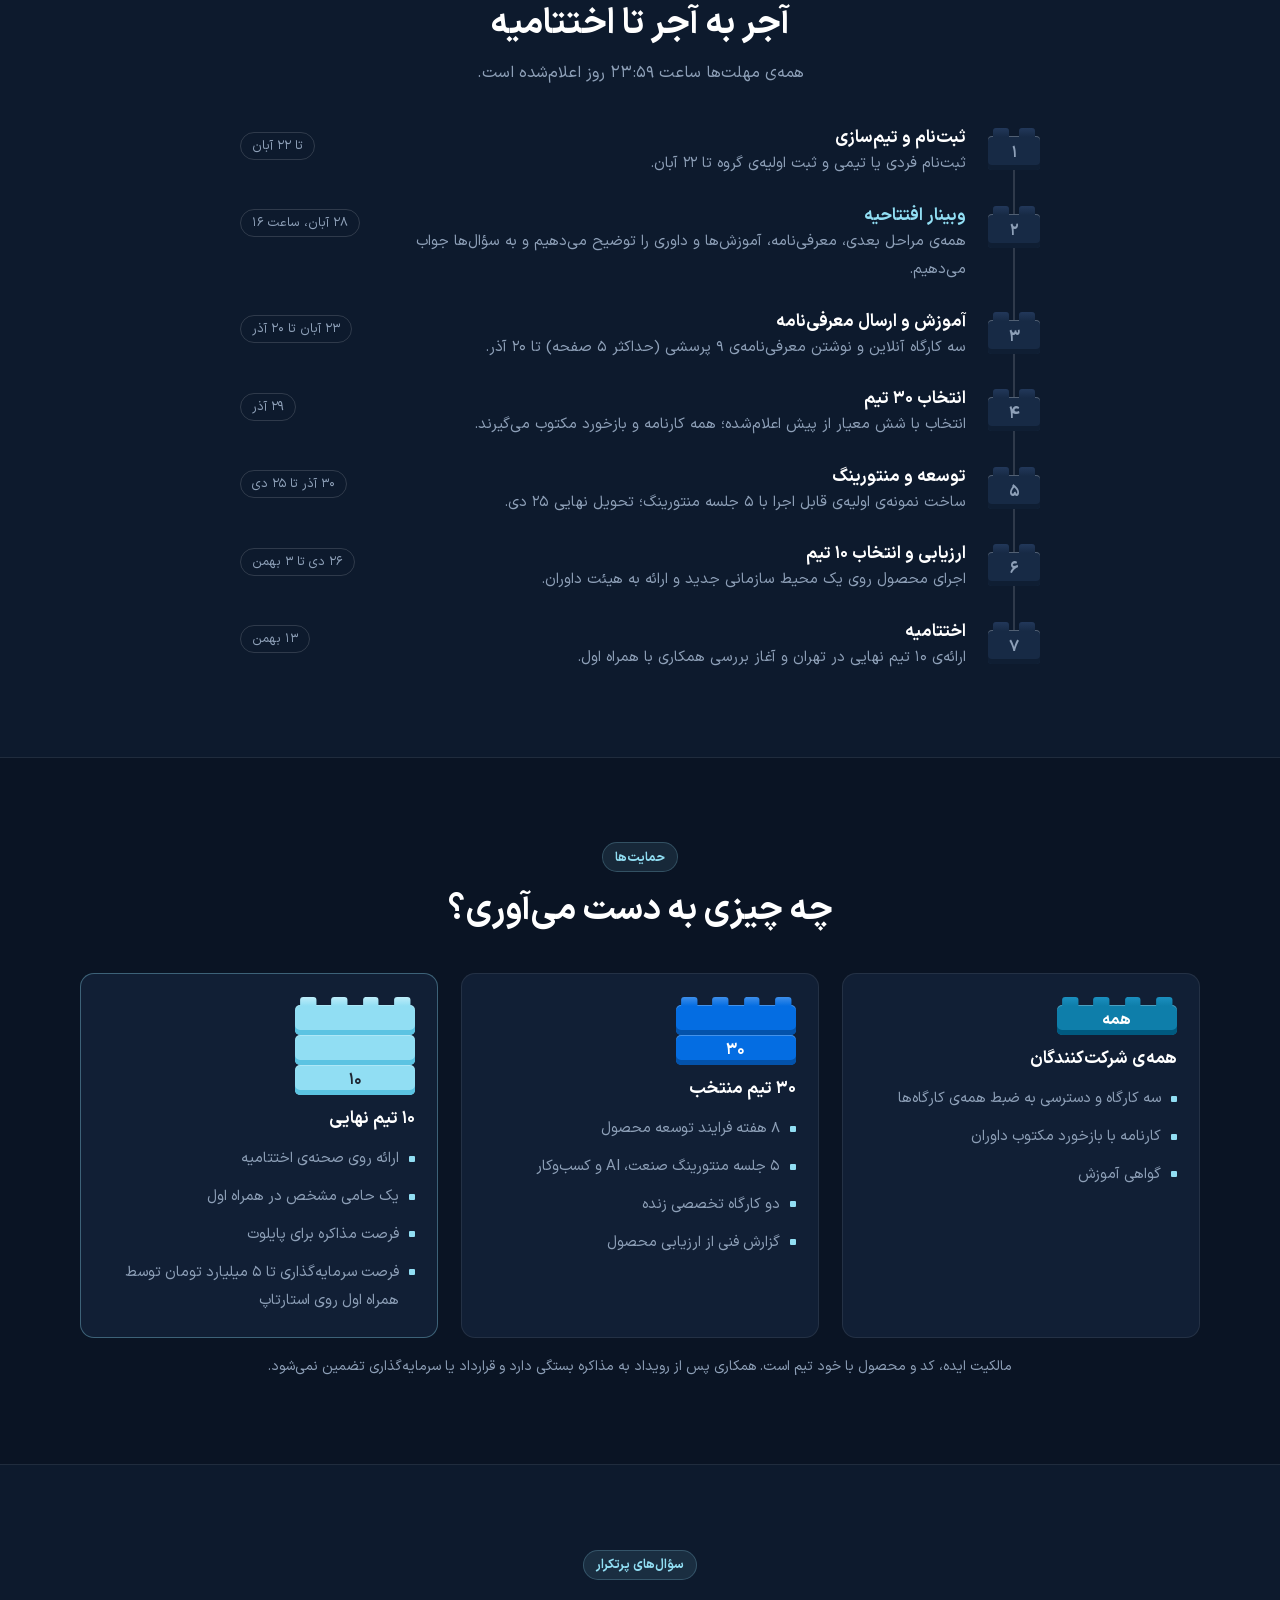
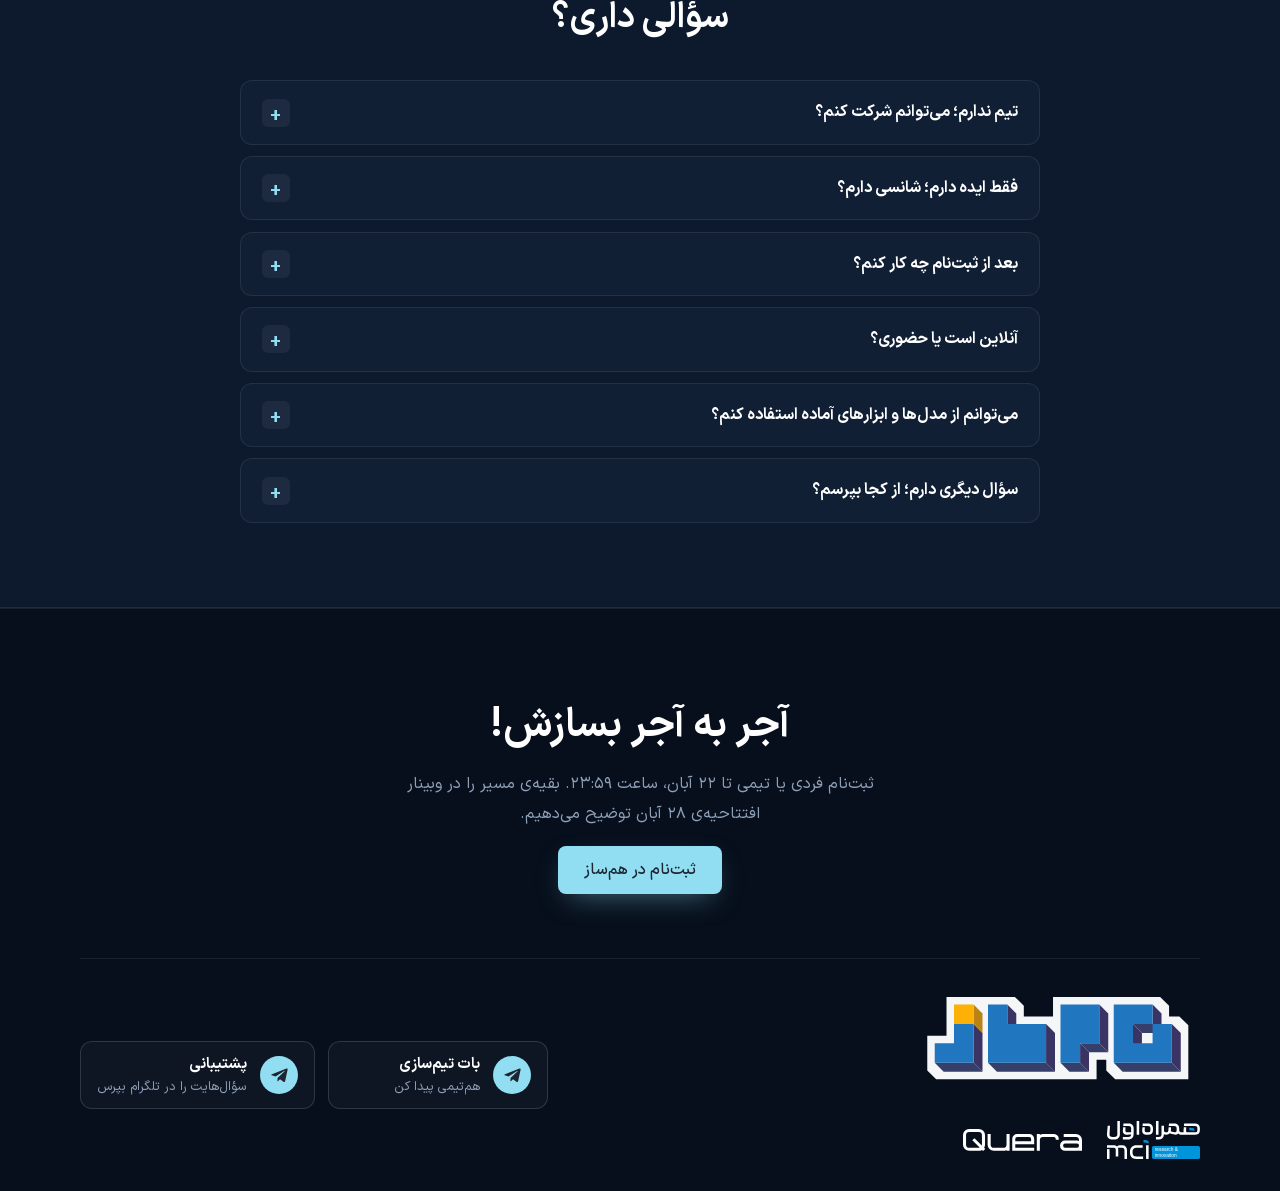
==== commit 07dd8e71: "Add currency to the investment line Co-Authored-By: Claude Opus 5.5 <noreply@anthropic.com>" ====
--- a/index.html
+++ b/index.html
@@ -289,7 +289,7 @@
               <li>ارائه روی صحنه‌ی اختتامیه</li>
               <li>یک حامی مشخص در همراه اول</li>
               <li>فرصت مذاکره برای پایلوت</li>
-              <li>فرصت سرمایه‌گذاری تا ۵ میلیارد توسط همراه اول روی استارتاپ</li>
+              <li>فرصت سرمایه‌گذاری تا ۵ میلیارد تومان توسط همراه اول روی استارتاپ</li>
             </ul>
           </div>
         </div>
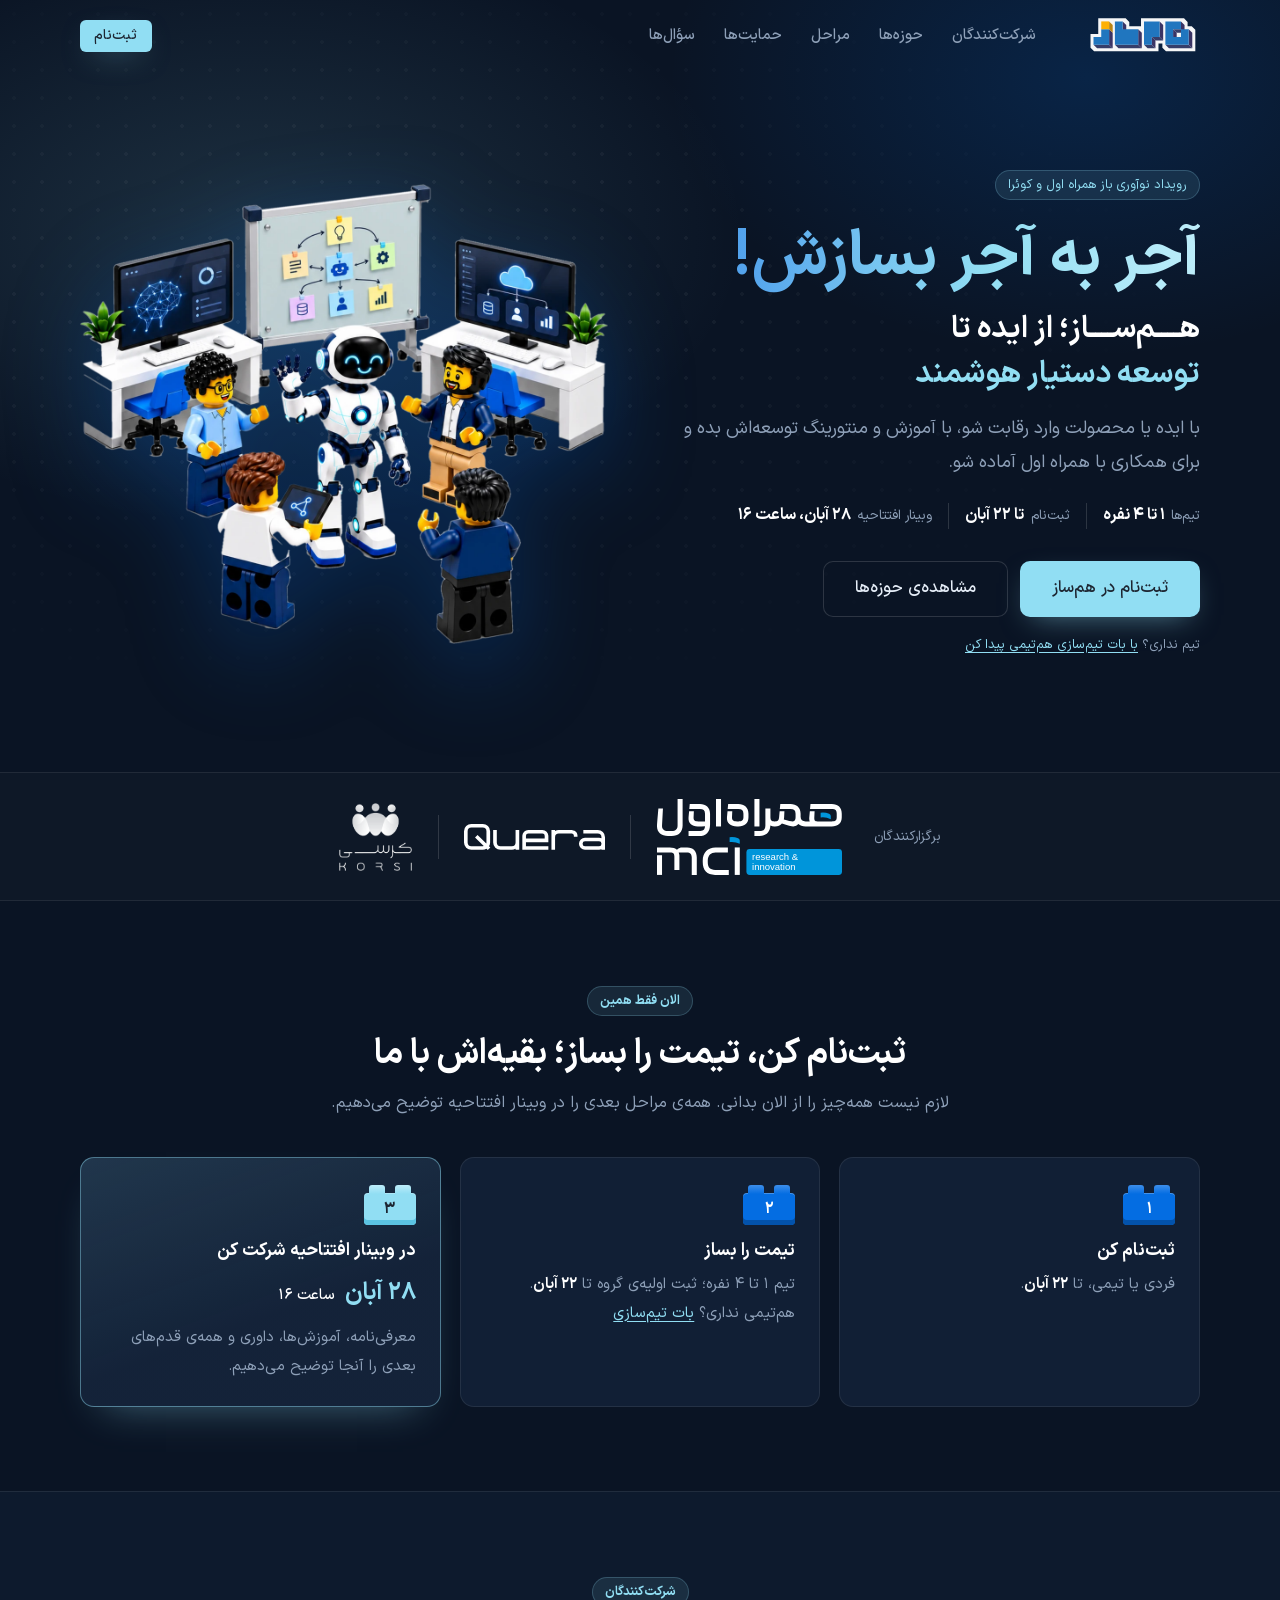
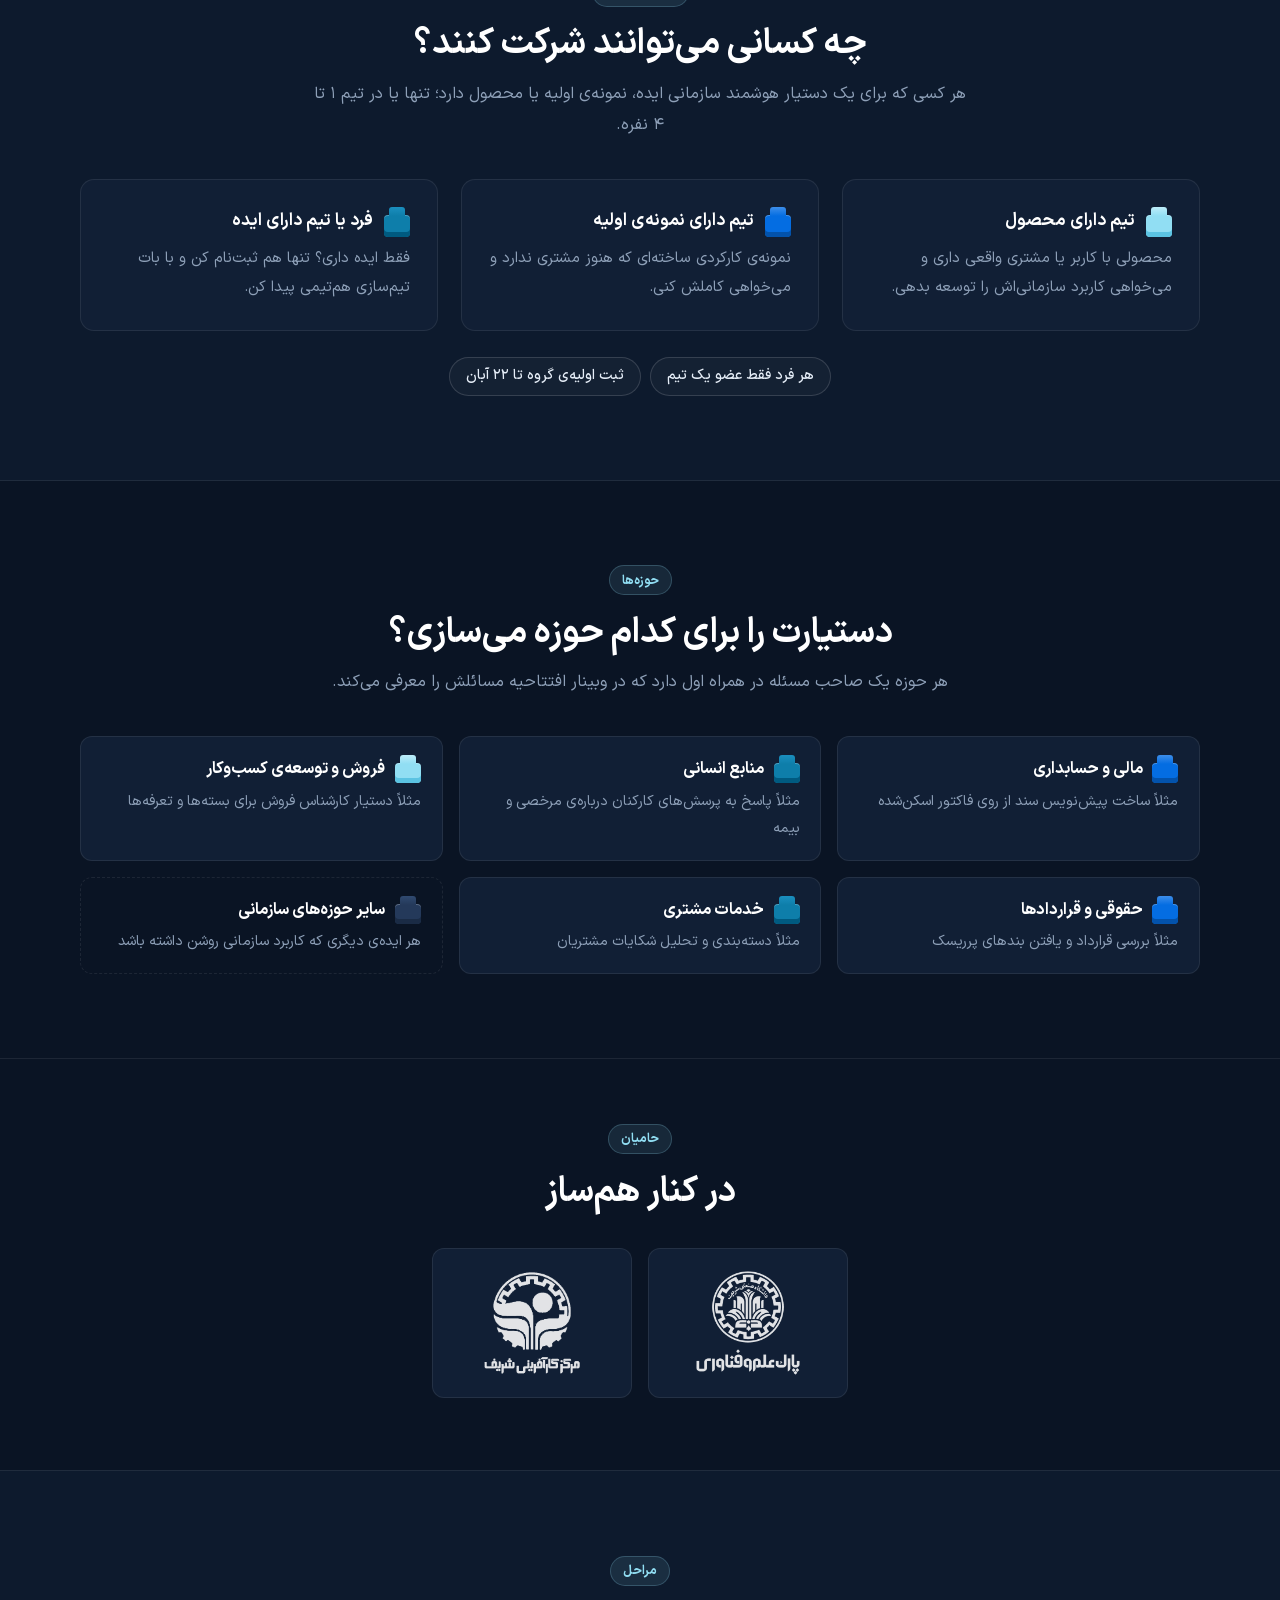
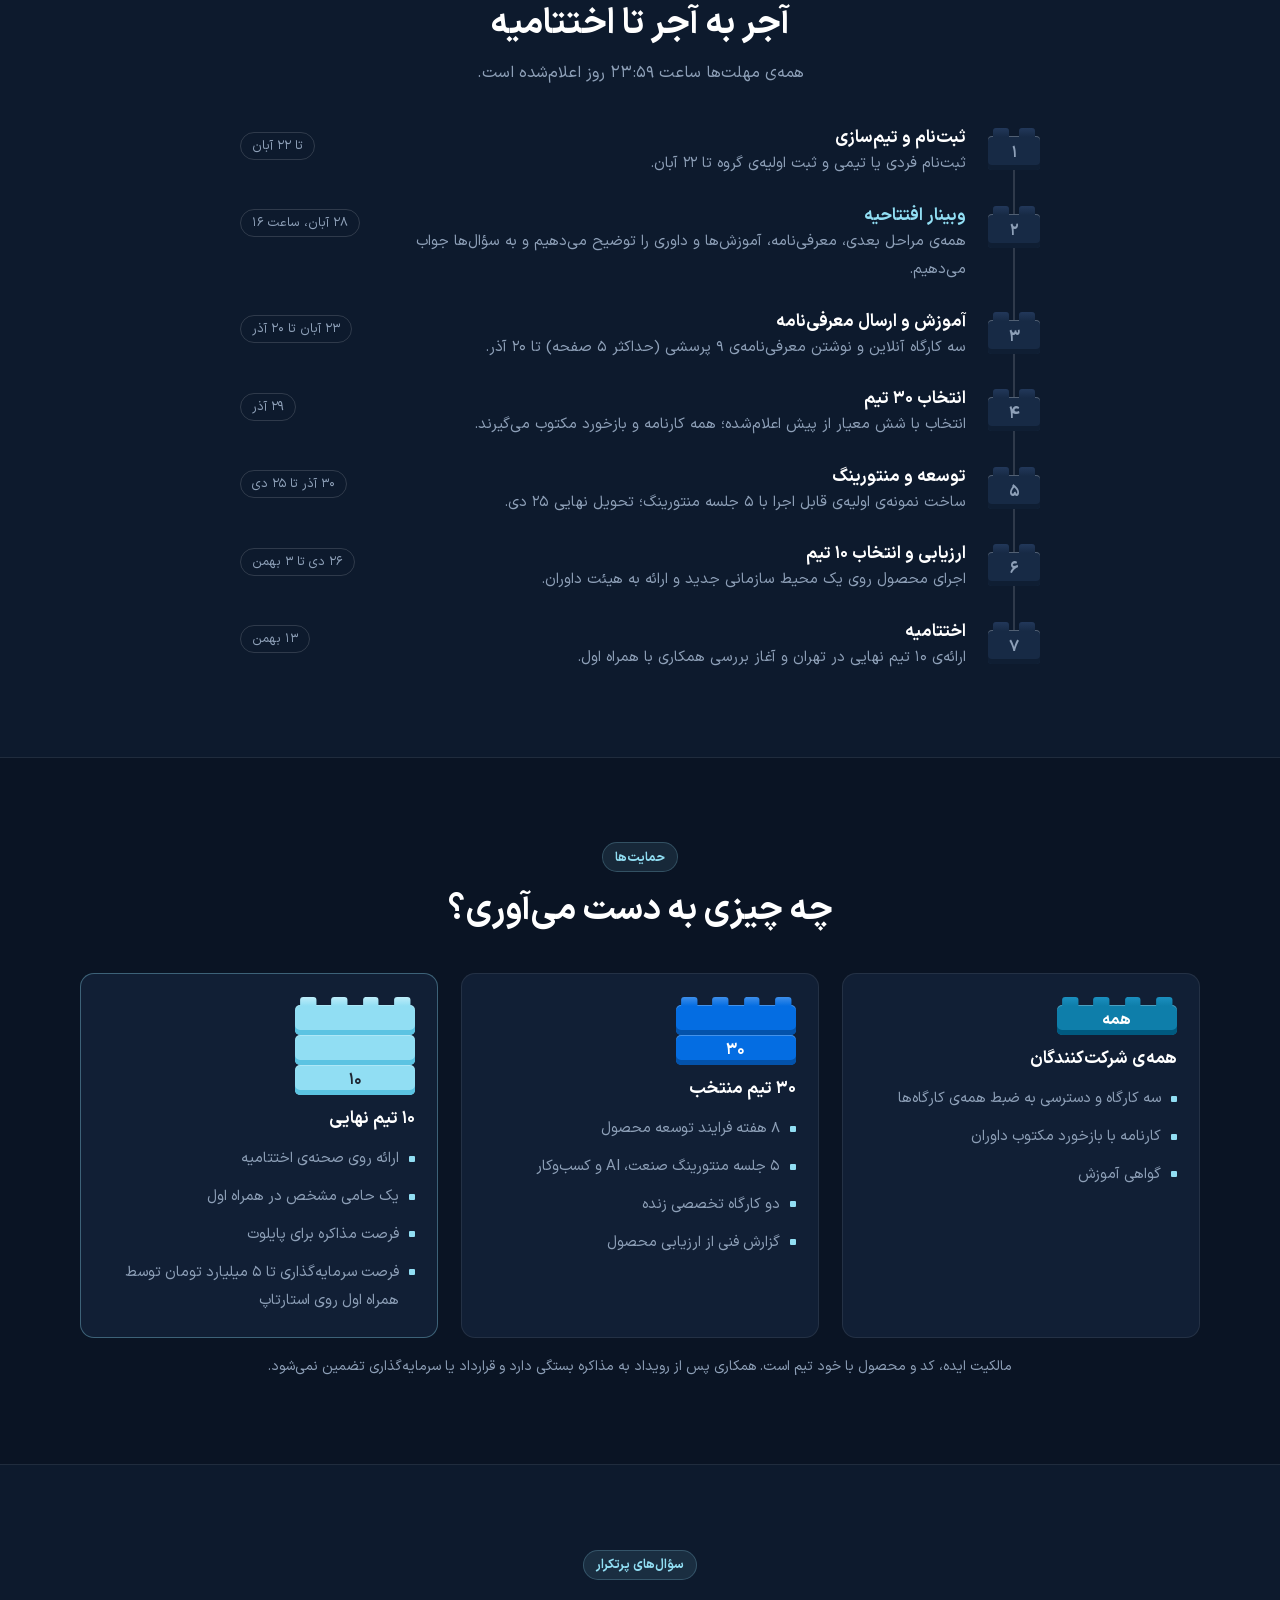
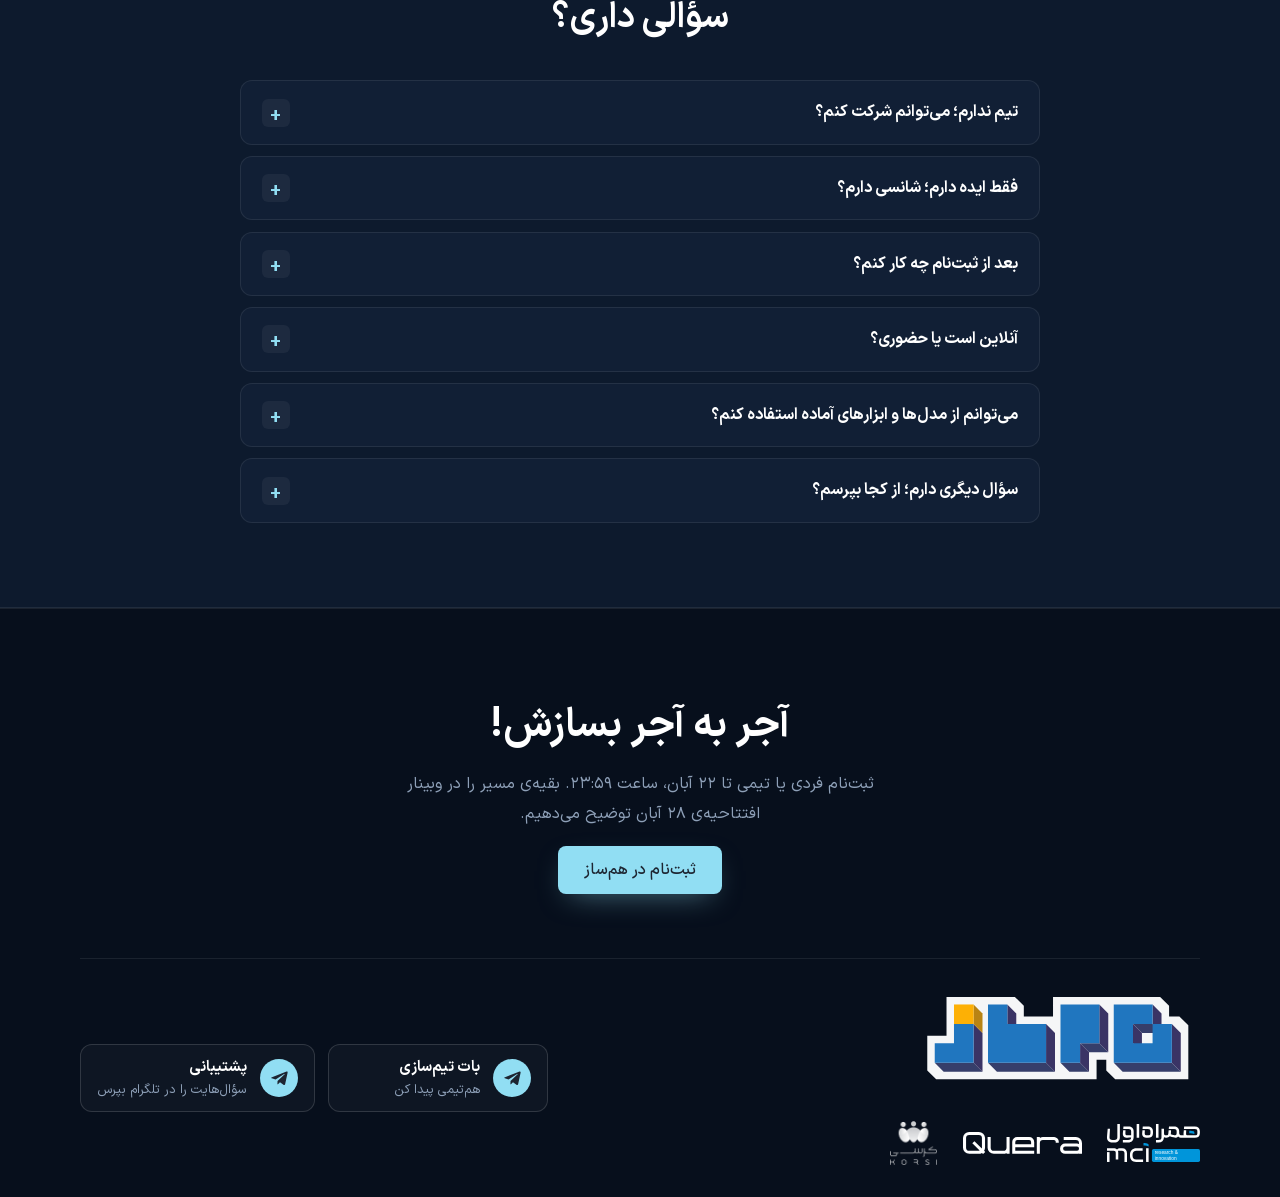
==== commit 7dd1bebc: "Move Korsi from sponsors to organizers and link its site Co-Authored-By: Claude Opus 5.5 <noreply@an" ====
--- a/index.html
+++ b/index.html
@@ -11,10 +11,10 @@
   <meta property="og:title" content="هم‌ساز؛ از ایده تا توسعه دستیار هوشمند">
   <meta property="og:description" content="آجر به آجر بسازش! با ایده یا محصولت وارد رقابت شو، با آموزش و منتورینگ توسعه‌اش بده و برای همکاری با همراه اول آماده شو. ثبت‌نام تا ۲۲ آبان.">
   <meta name="theme-color" content="#0A1424">
-  <link rel="icon" href="assets/logos/hamsaz-icon.svg?v=20261104" type="image/svg+xml">
+  <link rel="icon" href="assets/logos/hamsaz-icon.svg?v=20261104b" type="image/svg+xml">
   <link rel="preload" href="assets/fonts/IRANSansX-Regular.woff2" as="font" type="font/woff2" crossorigin>
   <link rel="preload" href="assets/fonts/IRANSansX-Bold.woff2" as="font" type="font/woff2" crossorigin>
-  <link rel="stylesheet" href="assets/css/style.css?v=20261104">
+  <link rel="stylesheet" href="assets/css/style.css?v=20261104b">
 </head>
 <body>
 
@@ -22,7 +22,7 @@
   <header class="nav" id="nav">
     <div class="container nav__inner">
       <a href="#top" class="brand" aria-label="هم‌ساز">
-        <img src="assets/logos/hamsaz-logo.svg?v=20261104" alt="هم‌ساز" class="brand__logo" width="812" height="291">
+        <img src="assets/logos/hamsaz-logo.svg?v=20261104b" alt="هم‌ساز" class="brand__logo" width="812" height="291">
       </a>
       <nav class="nav__links" id="navLinks">
         <a href="#who">شرکت‌کنندگان</a>
@@ -63,7 +63,7 @@
 
         <!-- تصویر تیم و ربات از پوستر رویداد -->
         <div class="hero__visual reveal">
-          <img src="assets/img/hero-team.webp?v=20261104" alt="تیمی از آدمک‌های لگویی در کنار یک ربات هوشمند و تخته‌ی ایده‌ها" class="hero__art" width="1200" height="1046" fetchpriority="high">
+          <img src="assets/img/hero-team.webp?v=20261104b" alt="تیمی از آدمک‌های لگویی در کنار یک ربات هوشمند و تخته‌ی ایده‌ها" class="hero__art" width="1200" height="1046" fetchpriority="high">
         </div>
       </div>
     </section>
@@ -73,9 +73,11 @@
       <div class="container orgs__inner">
         <span class="orgs__label">برگزارکنندگان</span>
         <div class="partners__logos">
-          <img src="assets/logos/mci-ri.svg?v=20261104" alt="مرکز نوآوری همراه اول" class="partners__hamrah">
+          <img src="assets/logos/mci-ri.svg?v=20261104b" alt="مرکز نوآوری همراه اول" class="partners__hamrah">
           <span class="partners__dot"></span>
-          <img src="assets/logos/quera.svg?v=20261104" alt="کوئرا" class="partners__quera logo-white">
+          <img src="assets/logos/quera.svg?v=20261104b" alt="کوئرا" class="partners__quera logo-white">
+          <span class="partners__dot"></span>
+          <a href="https://korsi.ai/fa" target="_blank" rel="noopener" class="partners__korsi"><img src="assets/logos/korsi.png?v=20261104b" alt="کرسی" width="389" height="360"></a>
         </div>
       </div>
     </section>
@@ -188,9 +190,8 @@
           <h2 id="sponsorsTitle">در کنار هم‌ساز</h2>
         </div>
         <ul class="sponsors__logos reveal">
-          <li><img src="assets/logos/sharif-park.png?v=20261104" alt="پارک علم و فناوری دانشگاه صنعتی شریف" width="358" height="360" loading="lazy"></li>
-          <li><img src="assets/logos/sharif-entrepreneurship.png?v=20261104" alt="مرکز کارآفرینی شریف" width="299" height="315" loading="lazy"></li>
-          <li><img src="assets/logos/korsi.png?v=20261104" alt="کرسی" width="389" height="360" loading="lazy"></li>
+          <li><img src="assets/logos/sharif-park.png?v=20261104b" alt="پارک علم و فناوری دانشگاه صنعتی شریف" width="358" height="360" loading="lazy"></li>
+          <li><img src="assets/logos/sharif-entrepreneurship.png?v=20261104b" alt="مرکز کارآفرینی شریف" width="299" height="315" loading="lazy"></li>
         </ul>
       </div>
     </section>
@@ -346,11 +347,12 @@
       <div class="footer__grid">
         <div>
           <a href="#top" class="brand">
-            <img src="assets/logos/hamsaz-logo.svg?v=20261104" alt="هم‌ساز" class="brand__logo" width="812" height="291">
+            <img src="assets/logos/hamsaz-logo.svg?v=20261104b" alt="هم‌ساز" class="brand__logo" width="812" height="291">
           </a>
           <div class="footer__orgs">
-            <a href="https://hamrah.academy/" target="_blank" rel="noopener"><img src="assets/logos/mci-ri.svg?v=20261104" alt="مرکز نوآوری همراه اول"></a>
-            <a href="https://quera.org/" target="_blank" rel="noopener"><img src="assets/logos/quera.svg?v=20261104" alt="کوئرا" class="logo-white"></a>
+            <a href="https://hamrah.academy/" target="_blank" rel="noopener"><img src="assets/logos/mci-ri.svg?v=20261104b" alt="مرکز نوآوری همراه اول"></a>
+            <a href="https://quera.org/" target="_blank" rel="noopener"><img src="assets/logos/quera.svg?v=20261104b" alt="کوئرا" class="logo-white"></a>
+            <a href="https://korsi.ai/fa" target="_blank" rel="noopener" class="footer__korsi"><img src="assets/logos/korsi.png?v=20261104b" alt="کرسی" width="389" height="360"></a>
           </div>
         </div>
         <div class="footer__tg">
@@ -372,6 +374,6 @@
     <a href="#" class="btn btn--primary btn--block" data-link="register">ثبت‌نام در هم‌ساز · تا ۲۲ آبان</a>
   </div>
 
-  <script src="assets/js/main.js?v=20261104"></script>
+  <script src="assets/js/main.js?v=20261104b"></script>
 </body>
 </html>
--- a/assets/css/style.css
+++ b/assets/css/style.css
@@ -171,6 +171,8 @@
 .partners__logos { display: flex; align-items: center; gap: 1.6rem; }
 .partners__quera { height: 26px; width: auto; }
 .partners__hamrah { height: 76px; width: auto; }
+.partners__korsi img { display: block; height: 68px; width: auto; transition: opacity .2s; }
+.partners__korsi:hover img { opacity: .8; }
 .partners__dot { width: 1px; height: 44px; background: var(--line-2); }
 
 .hero__visual { display: grid; place-items: center end; } /* در RTL یعنی چسبیده به لبه‌ی چپ گرید */
@@ -245,6 +247,7 @@
 .footer__orgs a:hover img { opacity: 1; }
 .footer__orgs img { height: 22px; width: auto; }
 .footer__orgs a:first-child img { height: 38px; }
+.footer__orgs .footer__korsi img { height: 44px; }
 .footer .brand { order: 0; }
 .footer .brand__logo { height: 100px; }
 
@@ -644,9 +647,10 @@
   .org-logos span { display: none; }
   .org-logos img:first-child { height: 26px; }
   .org-logos img:last-child { height: 46px; }
-  .partners__logos { gap: 1.2rem; }
-  .partners__quera { height: 22px; }
-  .partners__hamrah { height: 62px; }
+  .partners__logos { gap: .8rem; }
+  .partners__quera { height: 18px; }
+  .partners__hamrah { height: 50px; }
+  .partners__korsi img { height: 48px; }
   .key-dates > div { flex-direction: column; align-items: center; gap: 0; padding-inline: .9rem; }
   .key-dates > div:first-child { padding-inline-start: .9rem; }
   .infobar { padding: .6rem; }
@@ -745,8 +749,10 @@
 .done__links { justify-content: center; width: 100%; }
 .done__orgs { display: flex; align-items: center; gap: 1.6rem; margin-top: 1.6rem; opacity: .9; }
 .done__orgs img:first-child { height: 44px; width: auto; }
-.done__orgs img:last-child { height: 20px; width: auto; }
+.done__orgs .logo-white { height: 20px; width: auto; }
+.done__korsi img { display: block; height: 44px; width: auto; }
 .done__orgs span { width: 1px; height: 28px; background: var(--line-2); }
+@media (max-width: 600px) { .done__orgs { gap: .8rem; } }
 @media (max-width: 760px) {
   .done-page .nav__inner { display: flex; }
   .done-page .nav .brand { display: inline-flex; }
@@ -769,7 +775,7 @@
 /* ---------- حامیان ---------- */
 .sponsors { border-top: 1px solid var(--line); padding-block: 64px 72px; }
 .sponsors .section__head { margin-bottom: 2rem; }
-.sponsors__logos { display: grid; grid-template-columns: repeat(3, minmax(0, 200px)); justify-content: center; gap: 1rem; list-style: none; padding: 0; margin: 0; }
+.sponsors__logos { display: grid; grid-template-columns: repeat(2, minmax(0, 200px)); justify-content: center; gap: 1rem; list-style: none; padding: 0; margin: 0; }
 .sponsors__logos li { display: flex; align-items: center; justify-content: center; box-sizing: border-box; height: 150px; padding: 22px; background: var(--surface); border: 1px solid var(--line); border-radius: 12px; transition: border-color .25s; }
 .sponsors__logos li:hover { border-color: rgba(145, 222, 243, .35); }
 .sponsors__logos img { display: block; width: auto; height: auto; max-width: 100%; max-height: 100%; opacity: .88; transition: opacity .25s; }
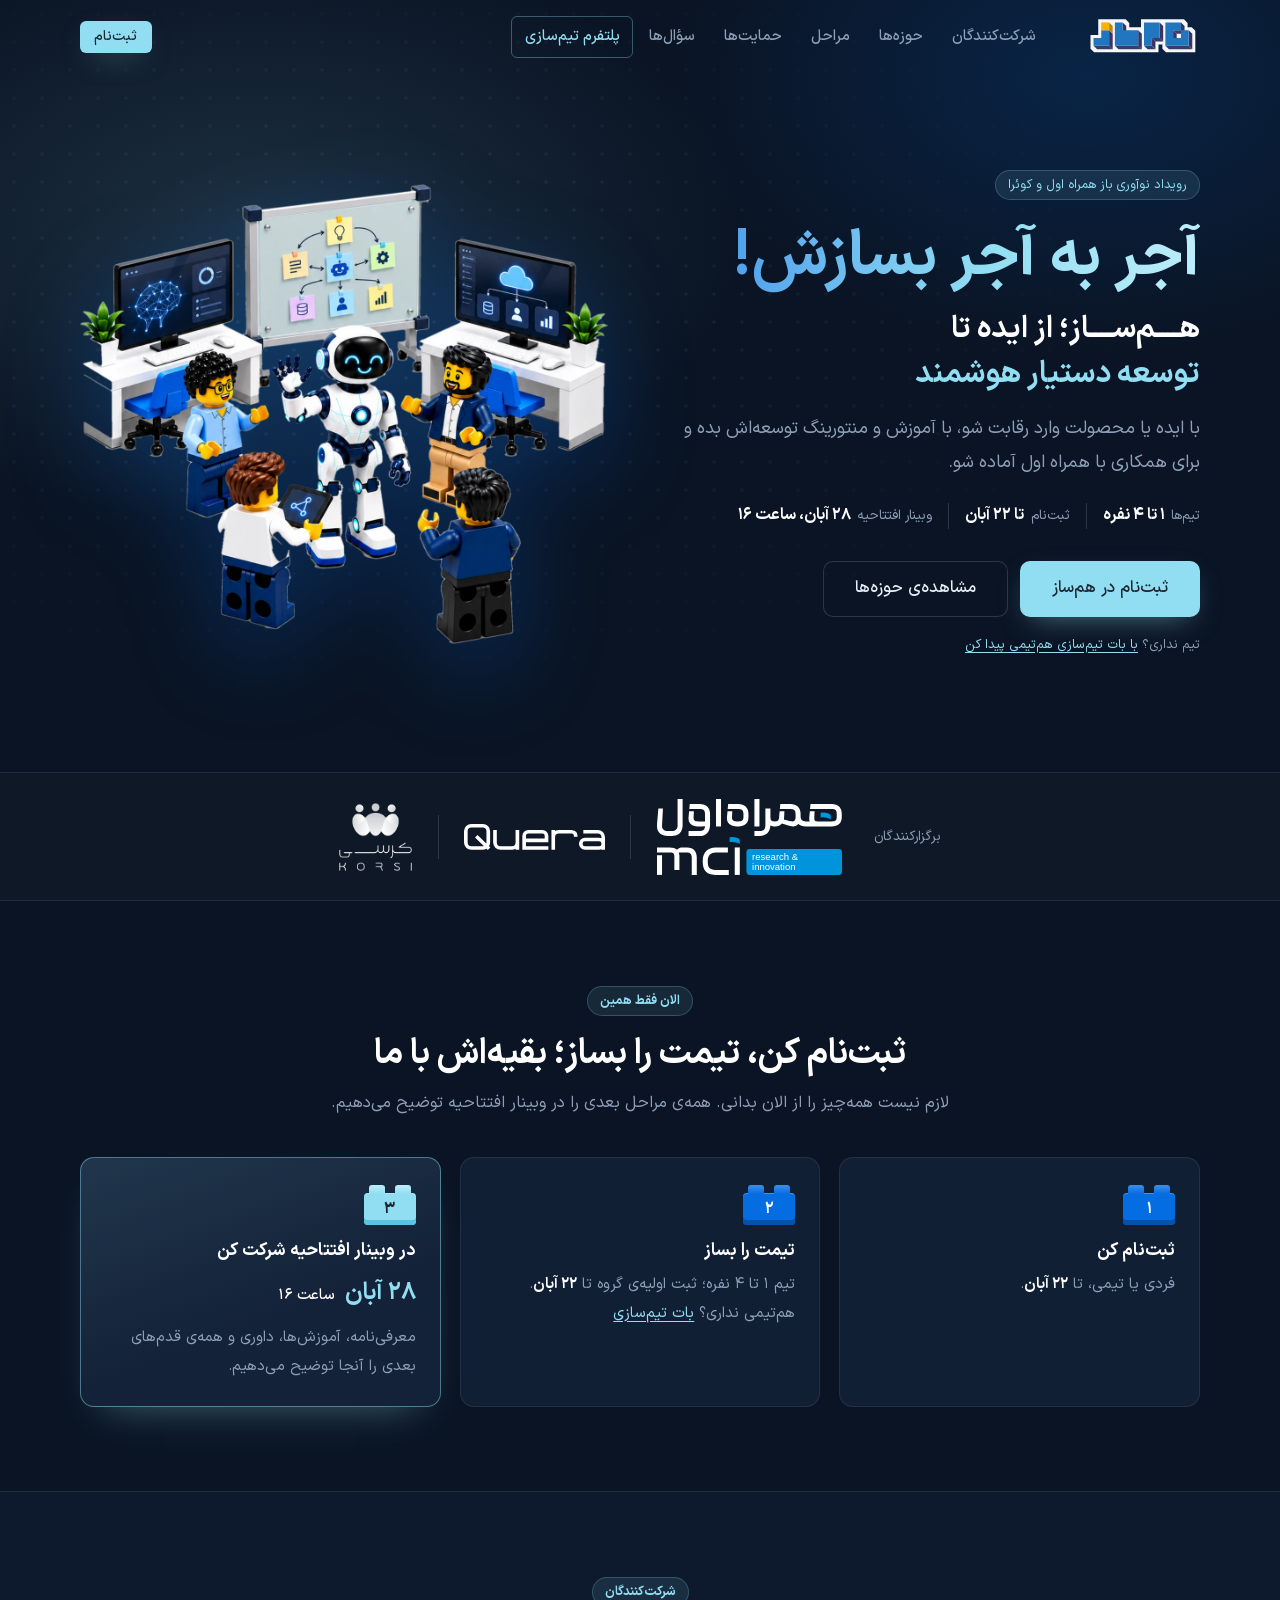
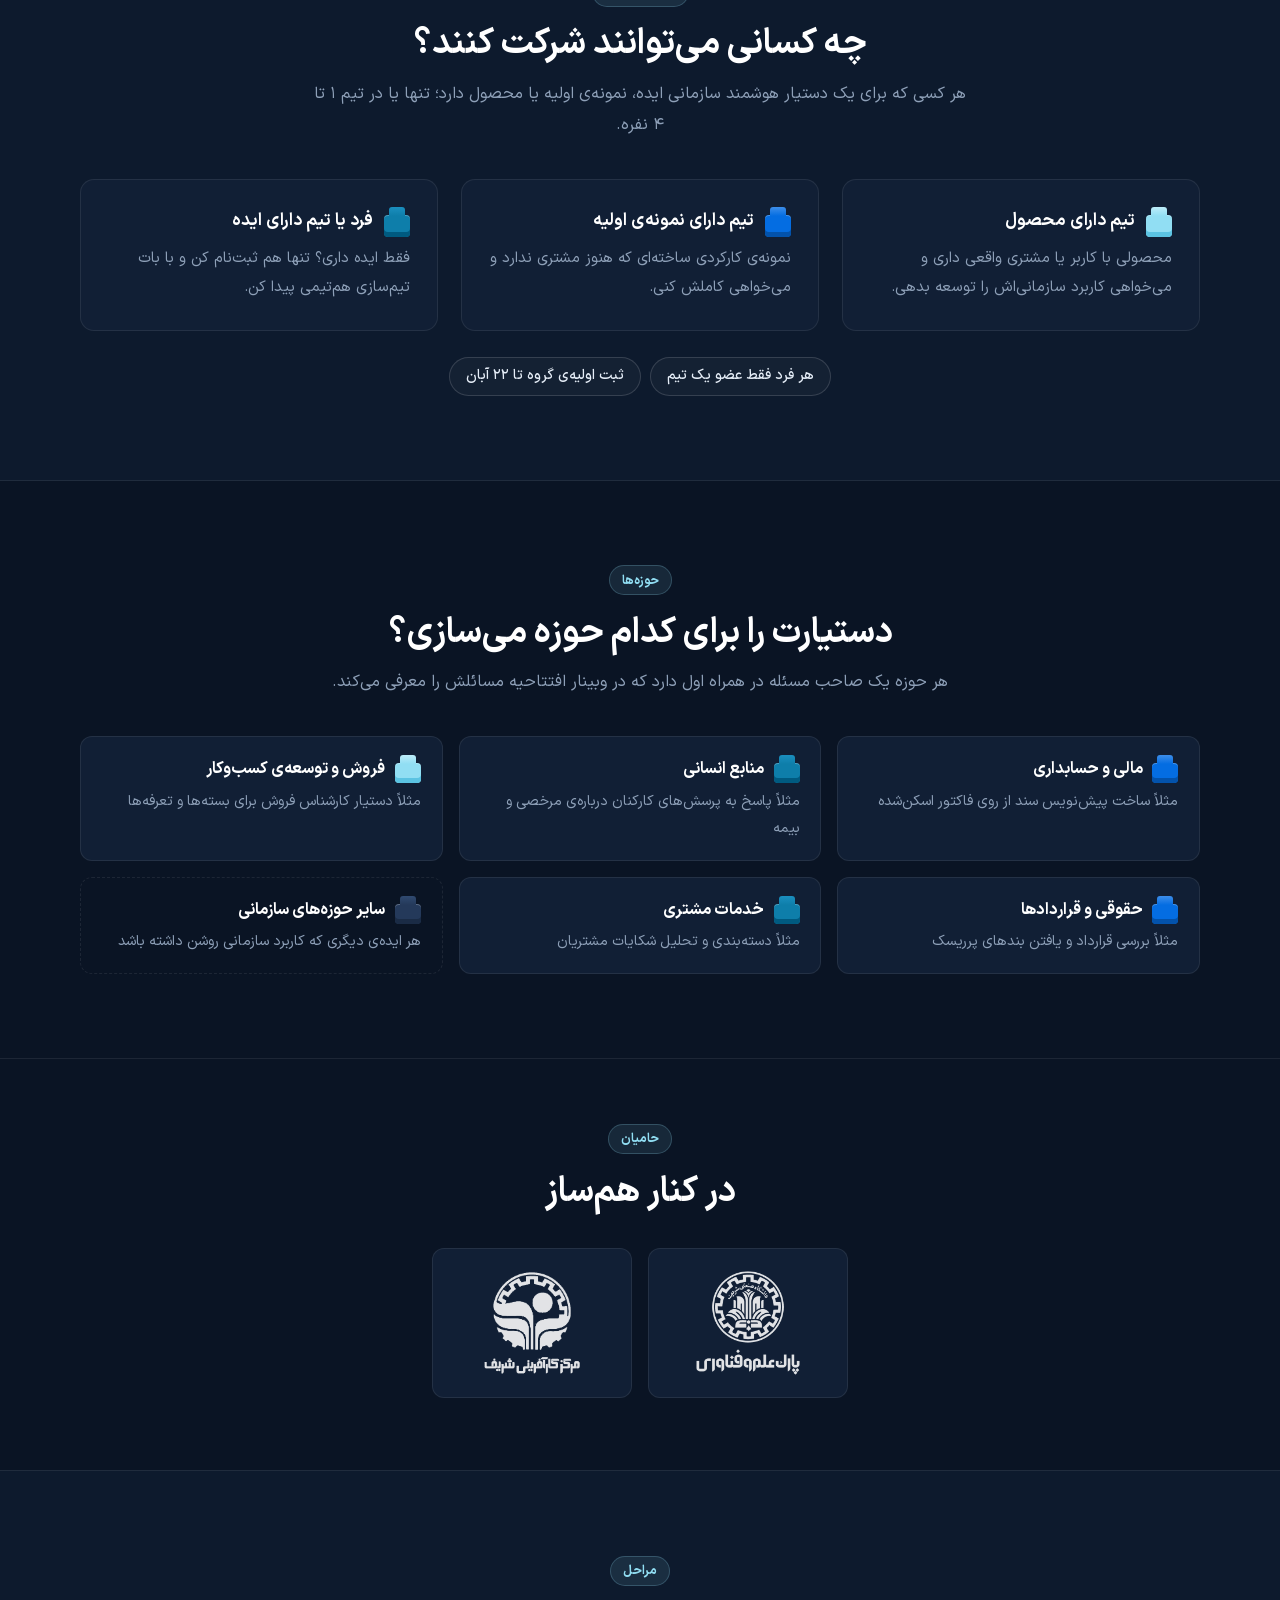
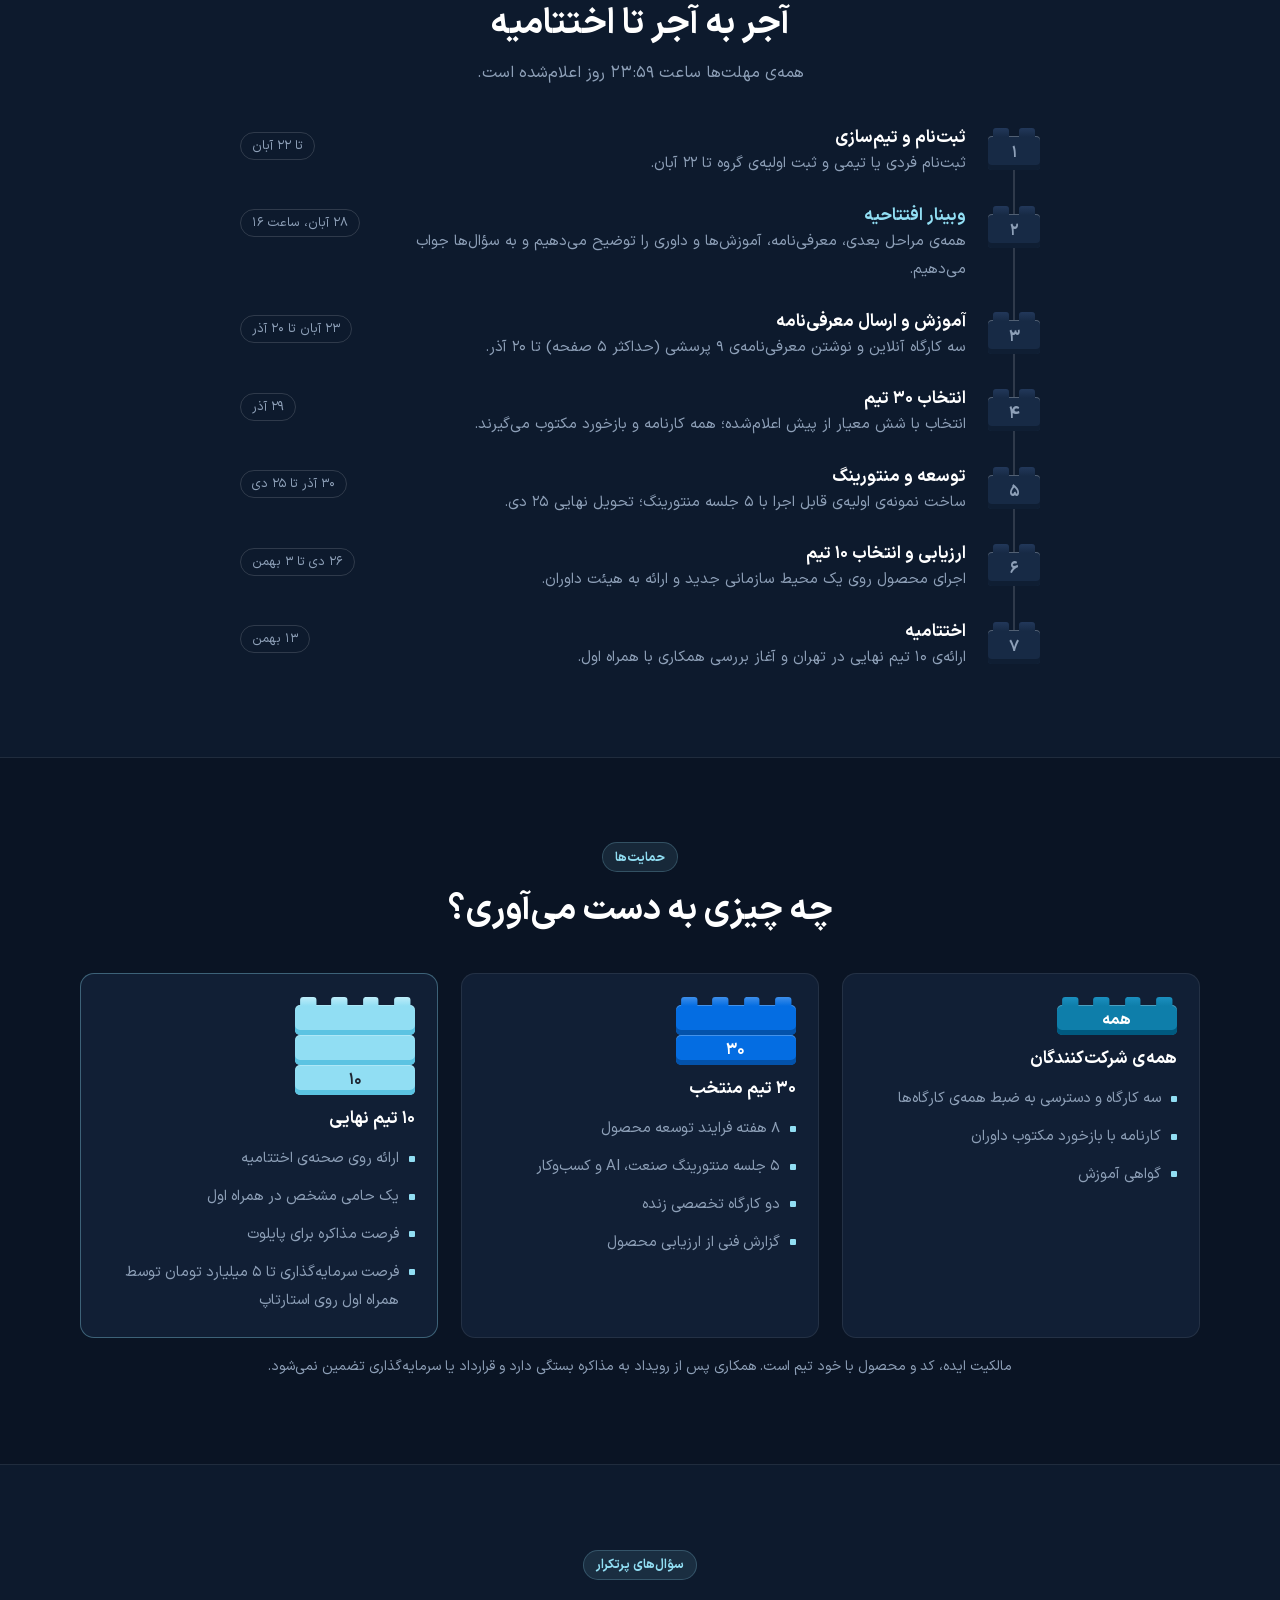
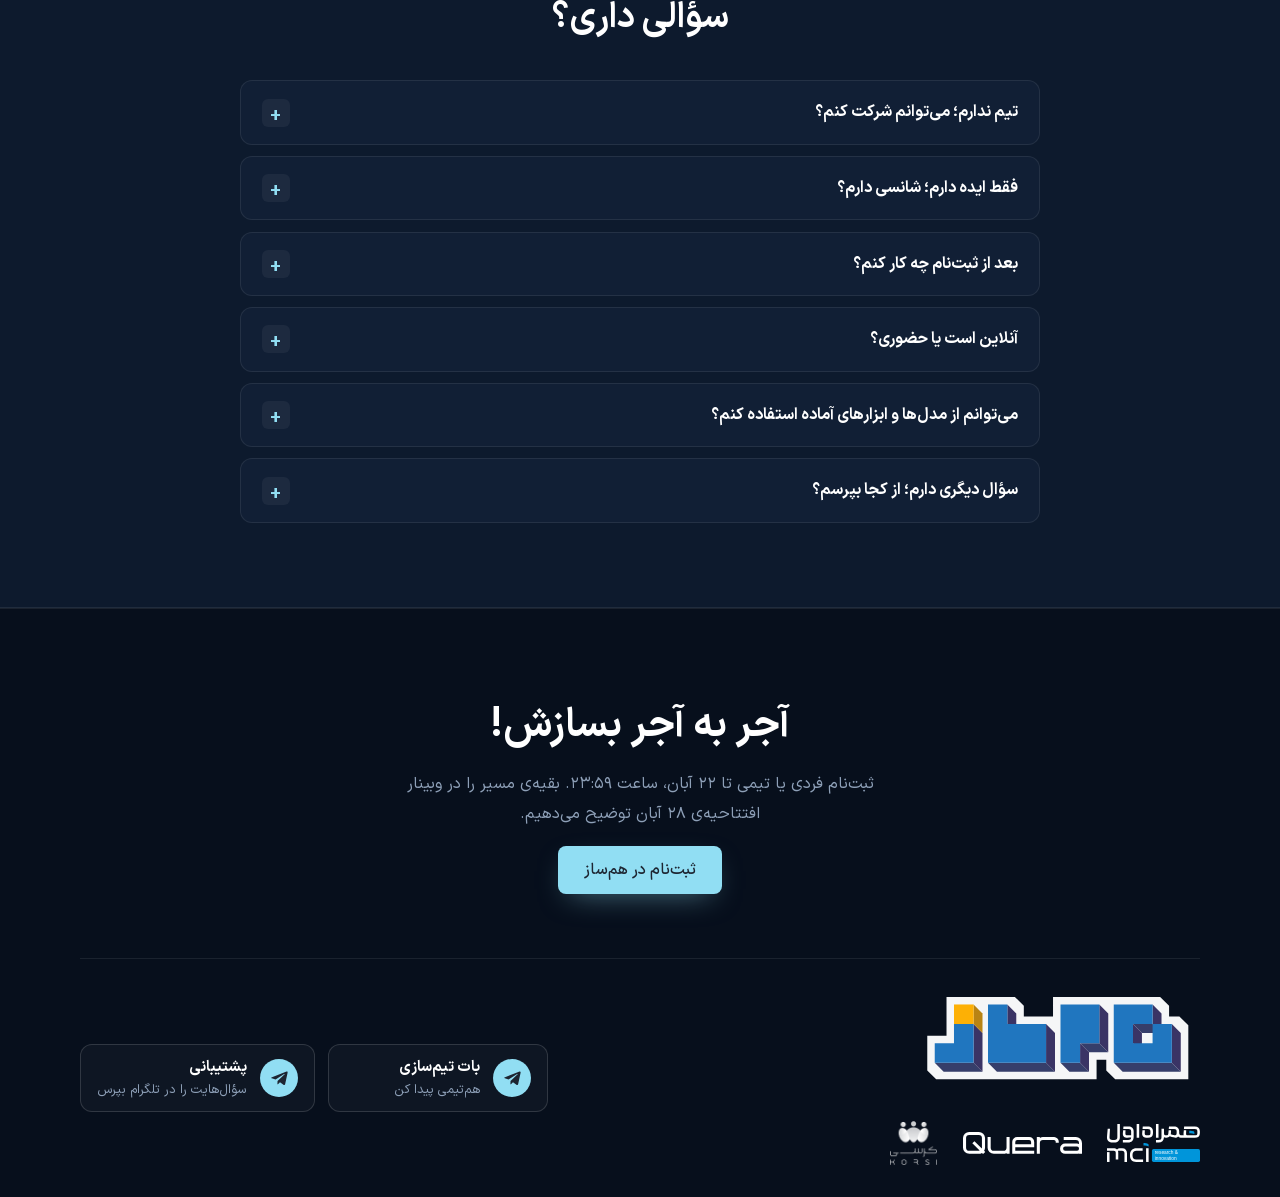
==== commit 1e09d3b9: "Add team platform link to the header Co-Authored-By: Claude Opus 5.5 <noreply@anthropic.com>" ====
--- a/index.html
+++ b/index.html
@@ -11,10 +11,10 @@
   <meta property="og:title" content="هم‌ساز؛ از ایده تا توسعه دستیار هوشمند">
   <meta property="og:description" content="آجر به آجر بسازش! با ایده یا محصولت وارد رقابت شو، با آموزش و منتورینگ توسعه‌اش بده و برای همکاری با همراه اول آماده شو. ثبت‌نام تا ۲۲ آبان.">
   <meta name="theme-color" content="#0A1424">
-  <link rel="icon" href="assets/logos/hamsaz-icon.svg?v=20261104b" type="image/svg+xml">
+  <link rel="icon" href="assets/logos/hamsaz-icon.svg?v=20261108" type="image/svg+xml">
   <link rel="preload" href="assets/fonts/IRANSansX-Regular.woff2" as="font" type="font/woff2" crossorigin>
   <link rel="preload" href="assets/fonts/IRANSansX-Bold.woff2" as="font" type="font/woff2" crossorigin>
-  <link rel="stylesheet" href="assets/css/style.css?v=20261104b">
+  <link rel="stylesheet" href="assets/css/style.css?v=20261108">
 </head>
 <body>
 
@@ -22,7 +22,7 @@
   <header class="nav" id="nav">
     <div class="container nav__inner">
       <a href="#top" class="brand" aria-label="هم‌ساز">
-        <img src="assets/logos/hamsaz-logo.svg?v=20261104b" alt="هم‌ساز" class="brand__logo" width="812" height="291">
+        <img src="assets/logos/hamsaz-logo.svg?v=20261108" alt="هم‌ساز" class="brand__logo" width="812" height="291">
       </a>
       <nav class="nav__links" id="navLinks">
         <a href="#who">شرکت‌کنندگان</a>
@@ -30,6 +30,7 @@
         <a href="#timeline">مراحل</a>
         <a href="#support">حمایت‌ها</a>
         <a href="#faq">سؤال‌ها</a>
+        <a href="#" class="nav__team" data-link="teamPlatform">پلتفرم تیم‌سازی</a>
         <a href="#" class="btn btn--primary btn--sm nav__cta" data-link="register">ثبت‌نام</a>
       </nav>
       <button class="nav__burger" id="burger" aria-label="منو" aria-expanded="false" aria-controls="navLinks"><span></span><span></span><span></span></button>
@@ -63,7 +64,7 @@
 
         <!-- تصویر تیم و ربات از پوستر رویداد -->
         <div class="hero__visual reveal">
-          <img src="assets/img/hero-team.webp?v=20261104b" alt="تیمی از آدمک‌های لگویی در کنار یک ربات هوشمند و تخته‌ی ایده‌ها" class="hero__art" width="1200" height="1046" fetchpriority="high">
+          <img src="assets/img/hero-team.webp?v=20261108" alt="تیمی از آدمک‌های لگویی در کنار یک ربات هوشمند و تخته‌ی ایده‌ها" class="hero__art" width="1200" height="1046" fetchpriority="high">
         </div>
       </div>
     </section>
@@ -73,11 +74,11 @@
       <div class="container orgs__inner">
         <span class="orgs__label">برگزارکنندگان</span>
         <div class="partners__logos">
-          <img src="assets/logos/mci-ri.svg?v=20261104b" alt="مرکز نوآوری همراه اول" class="partners__hamrah">
+          <img src="assets/logos/mci-ri.svg?v=20261108" alt="مرکز نوآوری همراه اول" class="partners__hamrah">
           <span class="partners__dot"></span>
-          <img src="assets/logos/quera.svg?v=20261104b" alt="کوئرا" class="partners__quera logo-white">
+          <img src="assets/logos/quera.svg?v=20261108" alt="کوئرا" class="partners__quera logo-white">
           <span class="partners__dot"></span>
-          <a href="https://korsi.ai/fa" target="_blank" rel="noopener" class="partners__korsi"><img src="assets/logos/korsi.png?v=20261104b" alt="کرسی" width="389" height="360"></a>
+          <a href="https://korsi.ai/fa" target="_blank" rel="noopener" class="partners__korsi"><img src="assets/logos/korsi.png?v=20261108" alt="کرسی" width="389" height="360"></a>
         </div>
       </div>
     </section>
@@ -190,8 +191,8 @@
           <h2 id="sponsorsTitle">در کنار هم‌ساز</h2>
         </div>
         <ul class="sponsors__logos reveal">
-          <li><img src="assets/logos/sharif-park.png?v=20261104b" alt="پارک علم و فناوری دانشگاه صنعتی شریف" width="358" height="360" loading="lazy"></li>
-          <li><img src="assets/logos/sharif-entrepreneurship.png?v=20261104b" alt="مرکز کارآفرینی شریف" width="299" height="315" loading="lazy"></li>
+          <li><img src="assets/logos/sharif-park.png?v=20261108" alt="پارک علم و فناوری دانشگاه صنعتی شریف" width="358" height="360" loading="lazy"></li>
+          <li><img src="assets/logos/sharif-entrepreneurship.png?v=20261108" alt="مرکز کارآفرینی شریف" width="299" height="315" loading="lazy"></li>
         </ul>
       </div>
     </section>
@@ -347,12 +348,12 @@
       <div class="footer__grid">
         <div>
           <a href="#top" class="brand">
-            <img src="assets/logos/hamsaz-logo.svg?v=20261104b" alt="هم‌ساز" class="brand__logo" width="812" height="291">
+            <img src="assets/logos/hamsaz-logo.svg?v=20261108" alt="هم‌ساز" class="brand__logo" width="812" height="291">
           </a>
           <div class="footer__orgs">
-            <a href="https://hamrah.academy/" target="_blank" rel="noopener"><img src="assets/logos/mci-ri.svg?v=20261104b" alt="مرکز نوآوری همراه اول"></a>
-            <a href="https://quera.org/" target="_blank" rel="noopener"><img src="assets/logos/quera.svg?v=20261104b" alt="کوئرا" class="logo-white"></a>
-            <a href="https://korsi.ai/fa" target="_blank" rel="noopener" class="footer__korsi"><img src="assets/logos/korsi.png?v=20261104b" alt="کرسی" width="389" height="360"></a>
+            <a href="https://hamrah.academy/" target="_blank" rel="noopener"><img src="assets/logos/mci-ri.svg?v=20261108" alt="مرکز نوآوری همراه اول"></a>
+            <a href="https://quera.org/" target="_blank" rel="noopener"><img src="assets/logos/quera.svg?v=20261108" alt="کوئرا" class="logo-white"></a>
+            <a href="https://korsi.ai/fa" target="_blank" rel="noopener" class="footer__korsi"><img src="assets/logos/korsi.png?v=20261108" alt="کرسی" width="389" height="360"></a>
           </div>
         </div>
         <div class="footer__tg">
@@ -374,6 +375,6 @@
     <a href="#" class="btn btn--primary btn--block" data-link="register">ثبت‌نام در هم‌ساز · تا ۲۲ آبان</a>
   </div>
 
-  <script src="assets/js/main.js?v=20261104b"></script>
+  <script src="assets/js/main.js?v=20261108"></script>
 </body>
 </html>
--- a/assets/css/style.css
+++ b/assets/css/style.css
@@ -127,6 +127,8 @@
 .nav__links a:not(.btn) { font-weight: 500; font-size: .95rem; padding: .35rem .8rem; border-radius: 6px; color: var(--muted); transition: color .2s, background .2s; }
 .nav__links a:not(.btn):hover { color: #fff; background: rgba(255, 255, 255, .05); }
 .nav__cta { margin-inline-start: auto; }
+.nav__links a.nav__team { color: var(--cyan); border: 1px solid rgba(145, 222, 243, .35); }
+.nav__links a.nav__team:hover { color: var(--ink); background: var(--cyan); }
 .nav__burger { display: none; width: 44px; height: 44px; padding: 11px; background: none; border: 0; cursor: pointer; }
 .nav__burger span { display: block; height: 2px; background: var(--text); border-radius: 2px; margin: 5px 0; }
 .nav__cta-mobile { display: none; }
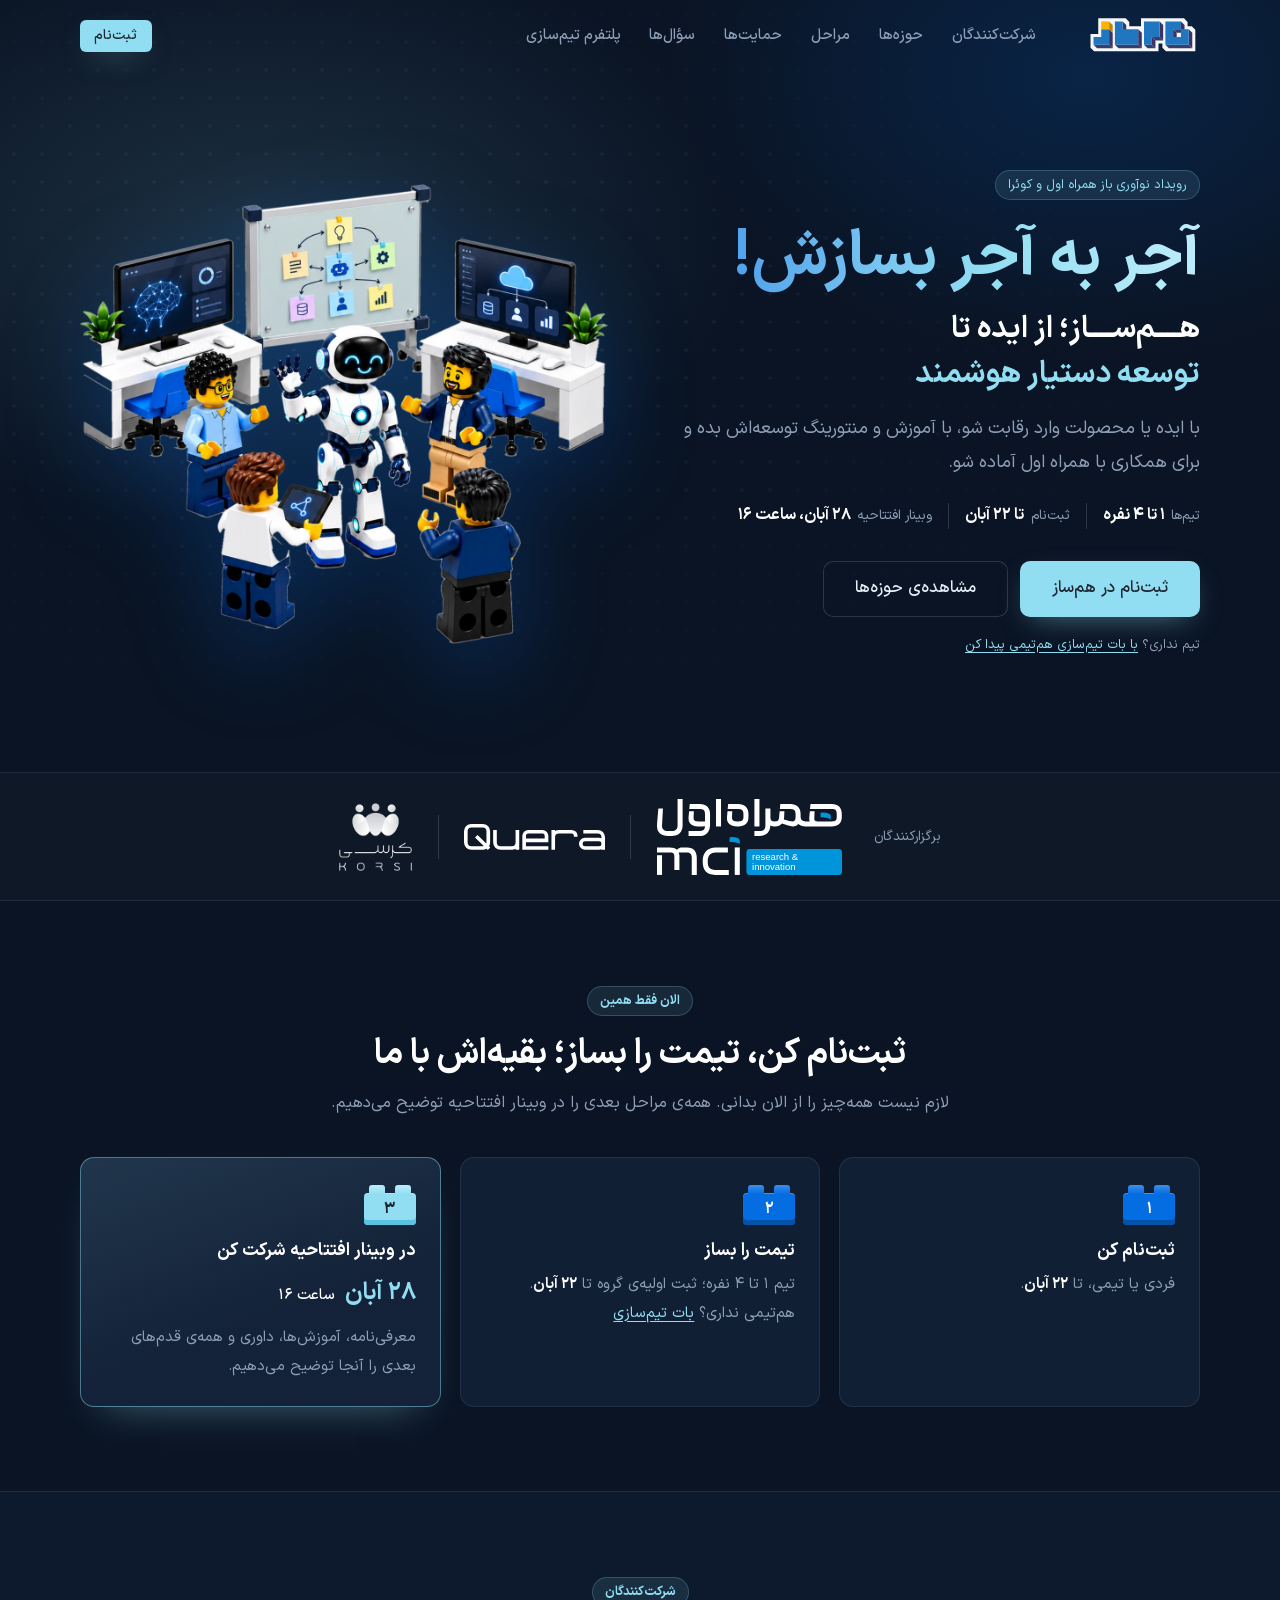
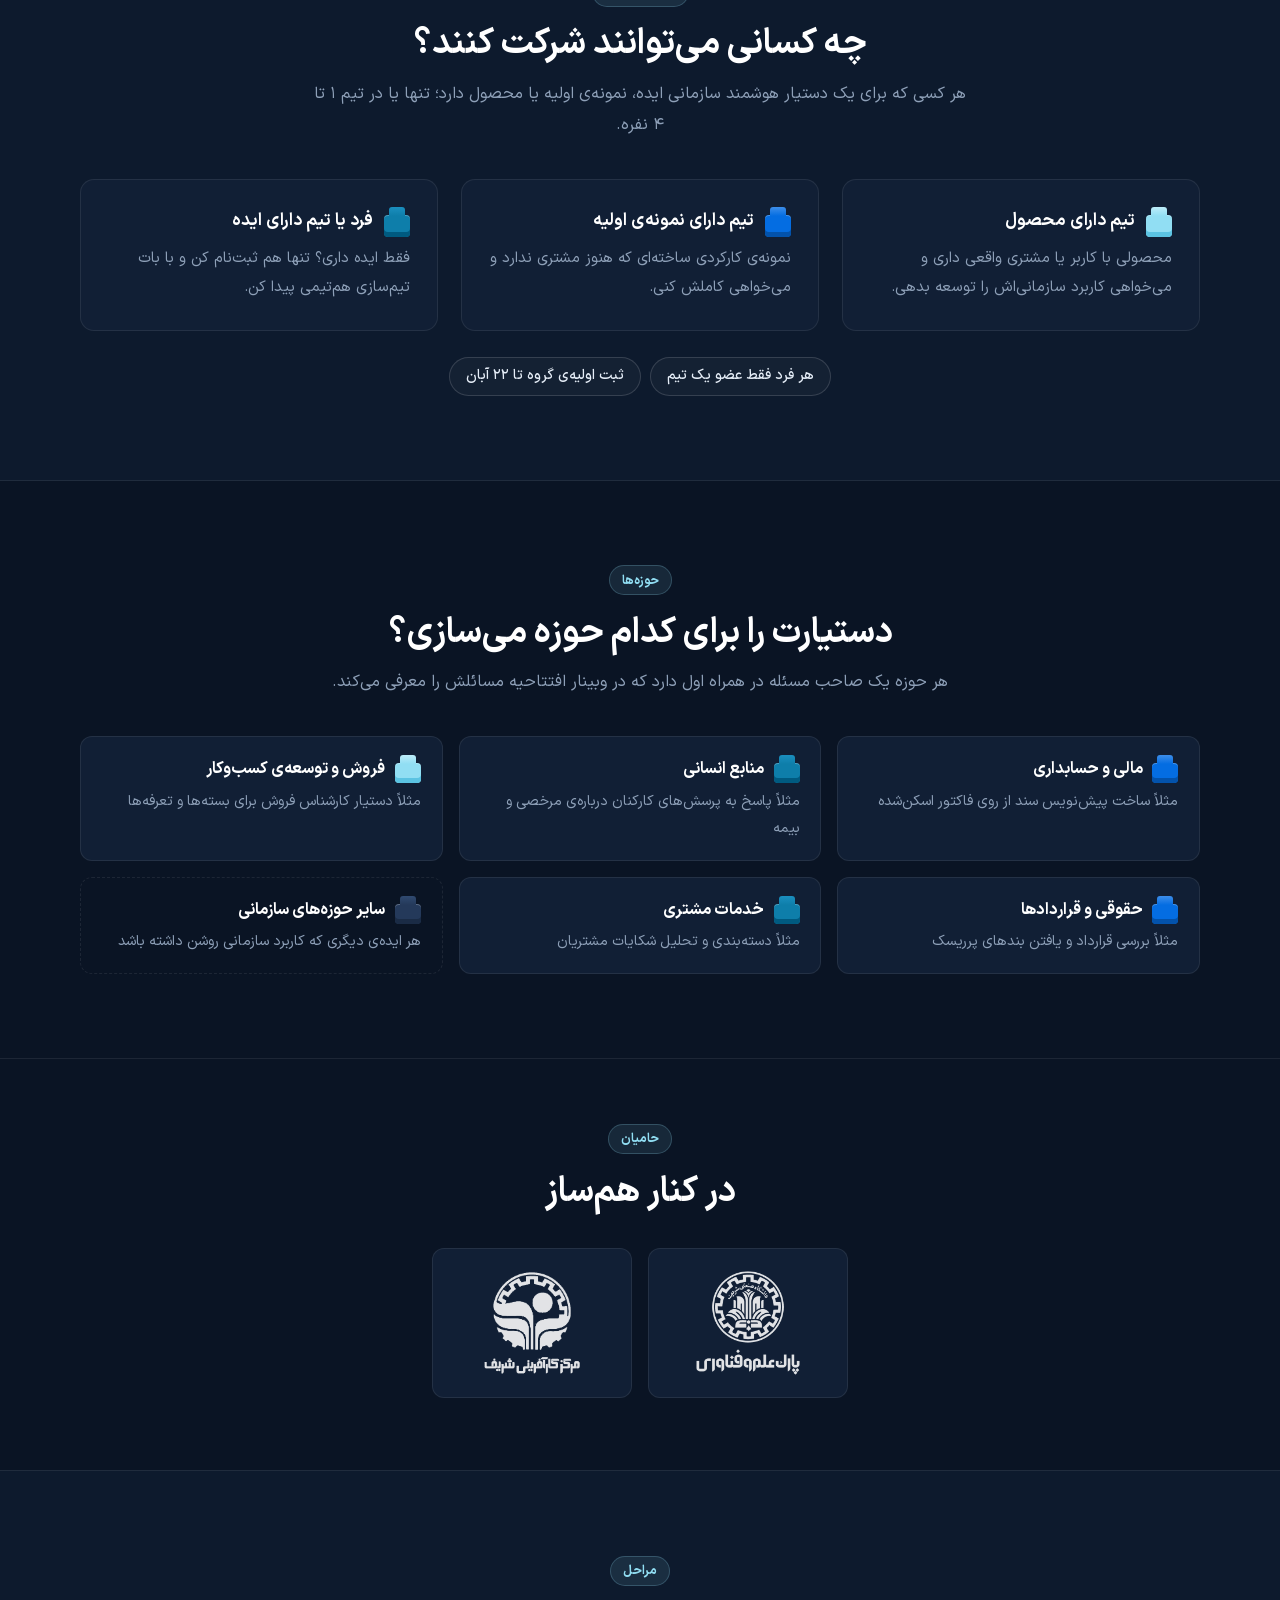
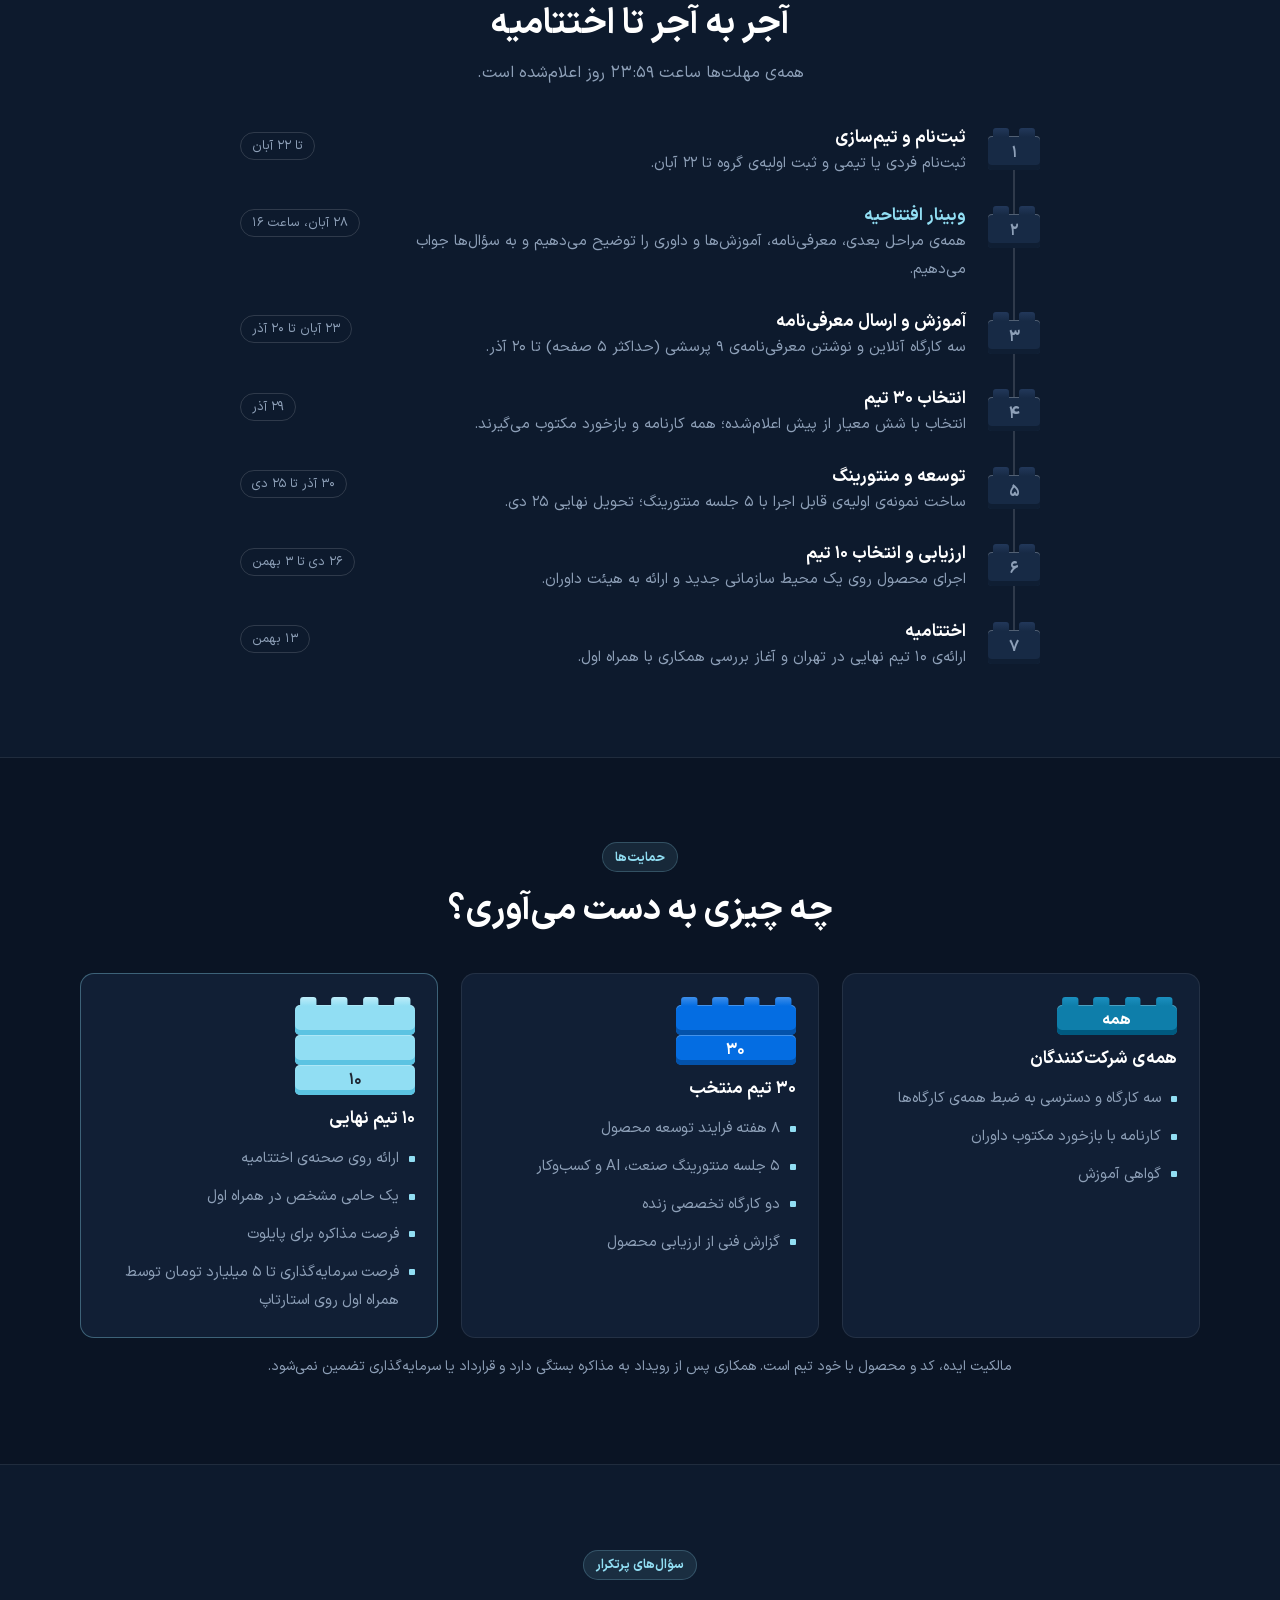
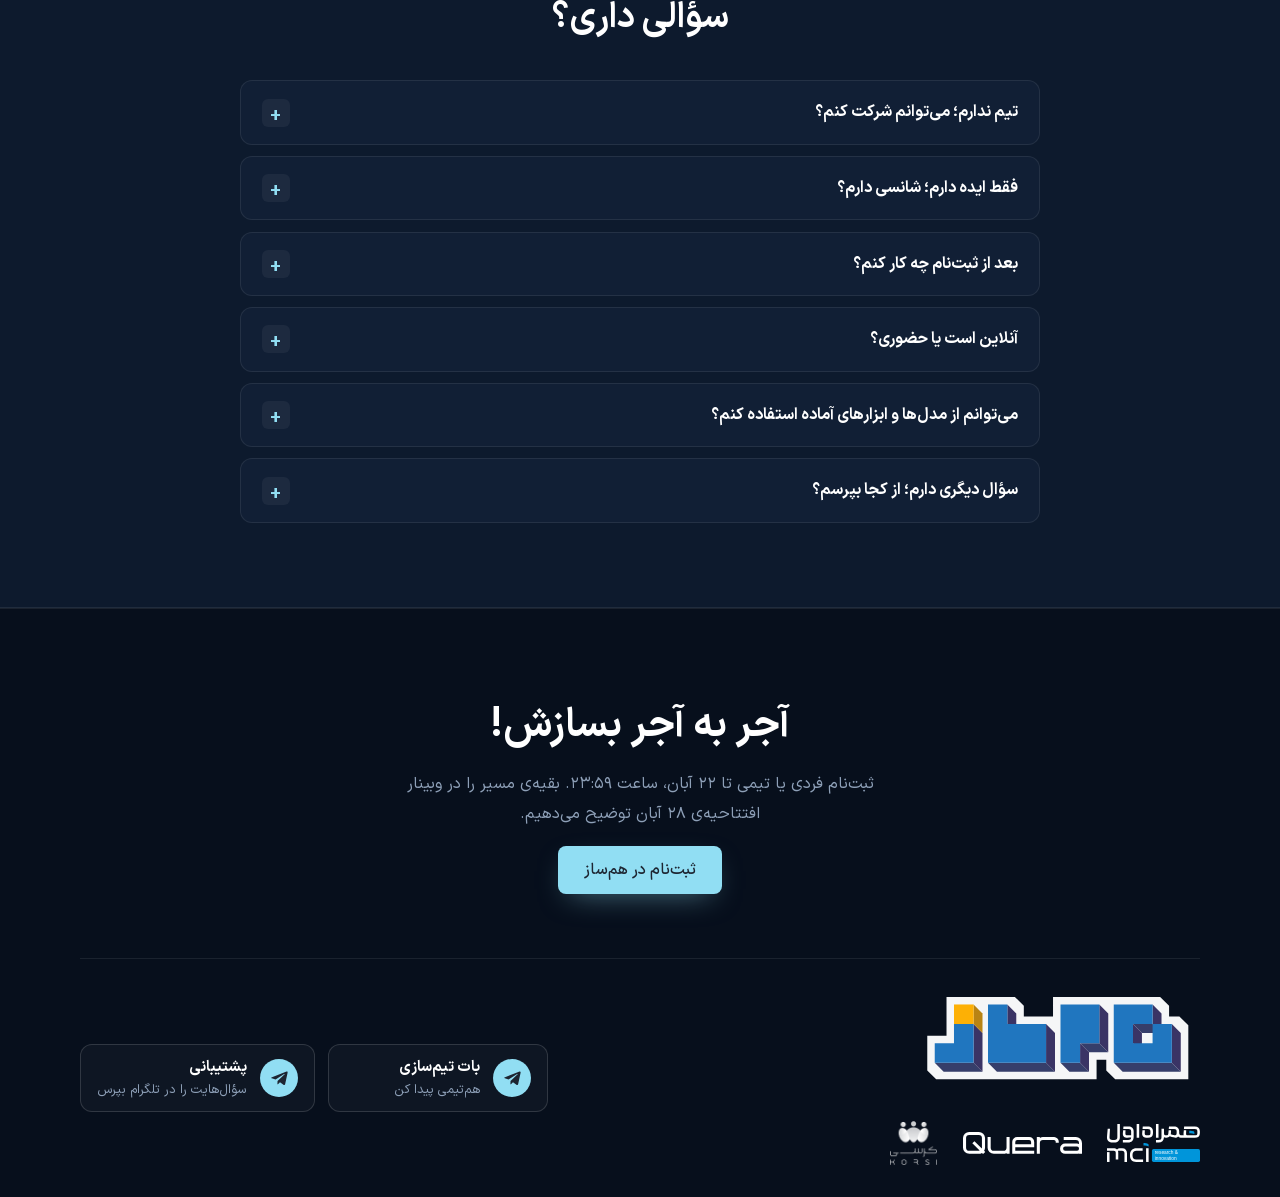
==== commit 59e8000f: "Style team platform link like the other header links Co-Authored-By: Claude Opus 5.5 <noreply@anthro" ====
--- a/index.html
+++ b/index.html
@@ -11,10 +11,10 @@
   <meta property="og:title" content="هم‌ساز؛ از ایده تا توسعه دستیار هوشمند">
   <meta property="og:description" content="آجر به آجر بسازش! با ایده یا محصولت وارد رقابت شو، با آموزش و منتورینگ توسعه‌اش بده و برای همکاری با همراه اول آماده شو. ثبت‌نام تا ۲۲ آبان.">
   <meta name="theme-color" content="#0A1424">
-  <link rel="icon" href="assets/logos/hamsaz-icon.svg?v=20261108" type="image/svg+xml">
+  <link rel="icon" href="assets/logos/hamsaz-icon.svg?v=20261108b" type="image/svg+xml">
   <link rel="preload" href="assets/fonts/IRANSansX-Regular.woff2" as="font" type="font/woff2" crossorigin>
   <link rel="preload" href="assets/fonts/IRANSansX-Bold.woff2" as="font" type="font/woff2" crossorigin>
-  <link rel="stylesheet" href="assets/css/style.css?v=20261108">
+  <link rel="stylesheet" href="assets/css/style.css?v=20261108b">
 </head>
 <body>
 
@@ -22,7 +22,7 @@
   <header class="nav" id="nav">
     <div class="container nav__inner">
       <a href="#top" class="brand" aria-label="هم‌ساز">
-        <img src="assets/logos/hamsaz-logo.svg?v=20261108" alt="هم‌ساز" class="brand__logo" width="812" height="291">
+        <img src="assets/logos/hamsaz-logo.svg?v=20261108b" alt="هم‌ساز" class="brand__logo" width="812" height="291">
       </a>
       <nav class="nav__links" id="navLinks">
         <a href="#who">شرکت‌کنندگان</a>
@@ -30,7 +30,7 @@
         <a href="#timeline">مراحل</a>
         <a href="#support">حمایت‌ها</a>
         <a href="#faq">سؤال‌ها</a>
-        <a href="#" class="nav__team" data-link="teamPlatform">پلتفرم تیم‌سازی</a>
+        <a href="#" data-link="teamPlatform">پلتفرم تیم‌سازی</a>
         <a href="#" class="btn btn--primary btn--sm nav__cta" data-link="register">ثبت‌نام</a>
       </nav>
       <button class="nav__burger" id="burger" aria-label="منو" aria-expanded="false" aria-controls="navLinks"><span></span><span></span><span></span></button>
@@ -64,7 +64,7 @@
 
         <!-- تصویر تیم و ربات از پوستر رویداد -->
         <div class="hero__visual reveal">
-          <img src="assets/img/hero-team.webp?v=20261108" alt="تیمی از آدمک‌های لگویی در کنار یک ربات هوشمند و تخته‌ی ایده‌ها" class="hero__art" width="1200" height="1046" fetchpriority="high">
+          <img src="assets/img/hero-team.webp?v=20261108b" alt="تیمی از آدمک‌های لگویی در کنار یک ربات هوشمند و تخته‌ی ایده‌ها" class="hero__art" width="1200" height="1046" fetchpriority="high">
         </div>
       </div>
     </section>
@@ -74,11 +74,11 @@
       <div class="container orgs__inner">
         <span class="orgs__label">برگزارکنندگان</span>
         <div class="partners__logos">
-          <img src="assets/logos/mci-ri.svg?v=20261108" alt="مرکز نوآوری همراه اول" class="partners__hamrah">
+          <img src="assets/logos/mci-ri.svg?v=20261108b" alt="مرکز نوآوری همراه اول" class="partners__hamrah">
           <span class="partners__dot"></span>
-          <img src="assets/logos/quera.svg?v=20261108" alt="کوئرا" class="partners__quera logo-white">
+          <img src="assets/logos/quera.svg?v=20261108b" alt="کوئرا" class="partners__quera logo-white">
           <span class="partners__dot"></span>
-          <a href="https://korsi.ai/fa" target="_blank" rel="noopener" class="partners__korsi"><img src="assets/logos/korsi.png?v=20261108" alt="کرسی" width="389" height="360"></a>
+          <a href="https://korsi.ai/fa" target="_blank" rel="noopener" class="partners__korsi"><img src="assets/logos/korsi.png?v=20261108b" alt="کرسی" width="389" height="360"></a>
         </div>
       </div>
     </section>
@@ -191,8 +191,8 @@
           <h2 id="sponsorsTitle">در کنار هم‌ساز</h2>
         </div>
         <ul class="sponsors__logos reveal">
-          <li><img src="assets/logos/sharif-park.png?v=20261108" alt="پارک علم و فناوری دانشگاه صنعتی شریف" width="358" height="360" loading="lazy"></li>
-          <li><img src="assets/logos/sharif-entrepreneurship.png?v=20261108" alt="مرکز کارآفرینی شریف" width="299" height="315" loading="lazy"></li>
+          <li><img src="assets/logos/sharif-park.png?v=20261108b" alt="پارک علم و فناوری دانشگاه صنعتی شریف" width="358" height="360" loading="lazy"></li>
+          <li><img src="assets/logos/sharif-entrepreneurship.png?v=20261108b" alt="مرکز کارآفرینی شریف" width="299" height="315" loading="lazy"></li>
         </ul>
       </div>
     </section>
@@ -348,12 +348,12 @@
       <div class="footer__grid">
         <div>
           <a href="#top" class="brand">
-            <img src="assets/logos/hamsaz-logo.svg?v=20261108" alt="هم‌ساز" class="brand__logo" width="812" height="291">
+            <img src="assets/logos/hamsaz-logo.svg?v=20261108b" alt="هم‌ساز" class="brand__logo" width="812" height="291">
           </a>
           <div class="footer__orgs">
-            <a href="https://hamrah.academy/" target="_blank" rel="noopener"><img src="assets/logos/mci-ri.svg?v=20261108" alt="مرکز نوآوری همراه اول"></a>
-            <a href="https://quera.org/" target="_blank" rel="noopener"><img src="assets/logos/quera.svg?v=20261108" alt="کوئرا" class="logo-white"></a>
-            <a href="https://korsi.ai/fa" target="_blank" rel="noopener" class="footer__korsi"><img src="assets/logos/korsi.png?v=20261108" alt="کرسی" width="389" height="360"></a>
+            <a href="https://hamrah.academy/" target="_blank" rel="noopener"><img src="assets/logos/mci-ri.svg?v=20261108b" alt="مرکز نوآوری همراه اول"></a>
+            <a href="https://quera.org/" target="_blank" rel="noopener"><img src="assets/logos/quera.svg?v=20261108b" alt="کوئرا" class="logo-white"></a>
+            <a href="https://korsi.ai/fa" target="_blank" rel="noopener" class="footer__korsi"><img src="assets/logos/korsi.png?v=20261108b" alt="کرسی" width="389" height="360"></a>
           </div>
         </div>
         <div class="footer__tg">
@@ -375,6 +375,6 @@
     <a href="#" class="btn btn--primary btn--block" data-link="register">ثبت‌نام در هم‌ساز · تا ۲۲ آبان</a>
   </div>
 
-  <script src="assets/js/main.js?v=20261108"></script>
+  <script src="assets/js/main.js?v=20261108b"></script>
 </body>
 </html>
--- a/assets/css/style.css
+++ b/assets/css/style.css
@@ -127,8 +127,6 @@
 .nav__links a:not(.btn) { font-weight: 500; font-size: .95rem; padding: .35rem .8rem; border-radius: 6px; color: var(--muted); transition: color .2s, background .2s; }
 .nav__links a:not(.btn):hover { color: #fff; background: rgba(255, 255, 255, .05); }
 .nav__cta { margin-inline-start: auto; }
-.nav__links a.nav__team { color: var(--cyan); border: 1px solid rgba(145, 222, 243, .35); }
-.nav__links a.nav__team:hover { color: var(--ink); background: var(--cyan); }
 .nav__burger { display: none; width: 44px; height: 44px; padding: 11px; background: none; border: 0; cursor: pointer; }
 .nav__burger span { display: block; height: 2px; background: var(--text); border-radius: 2px; margin: 5px 0; }
 .nav__cta-mobile { display: none; }
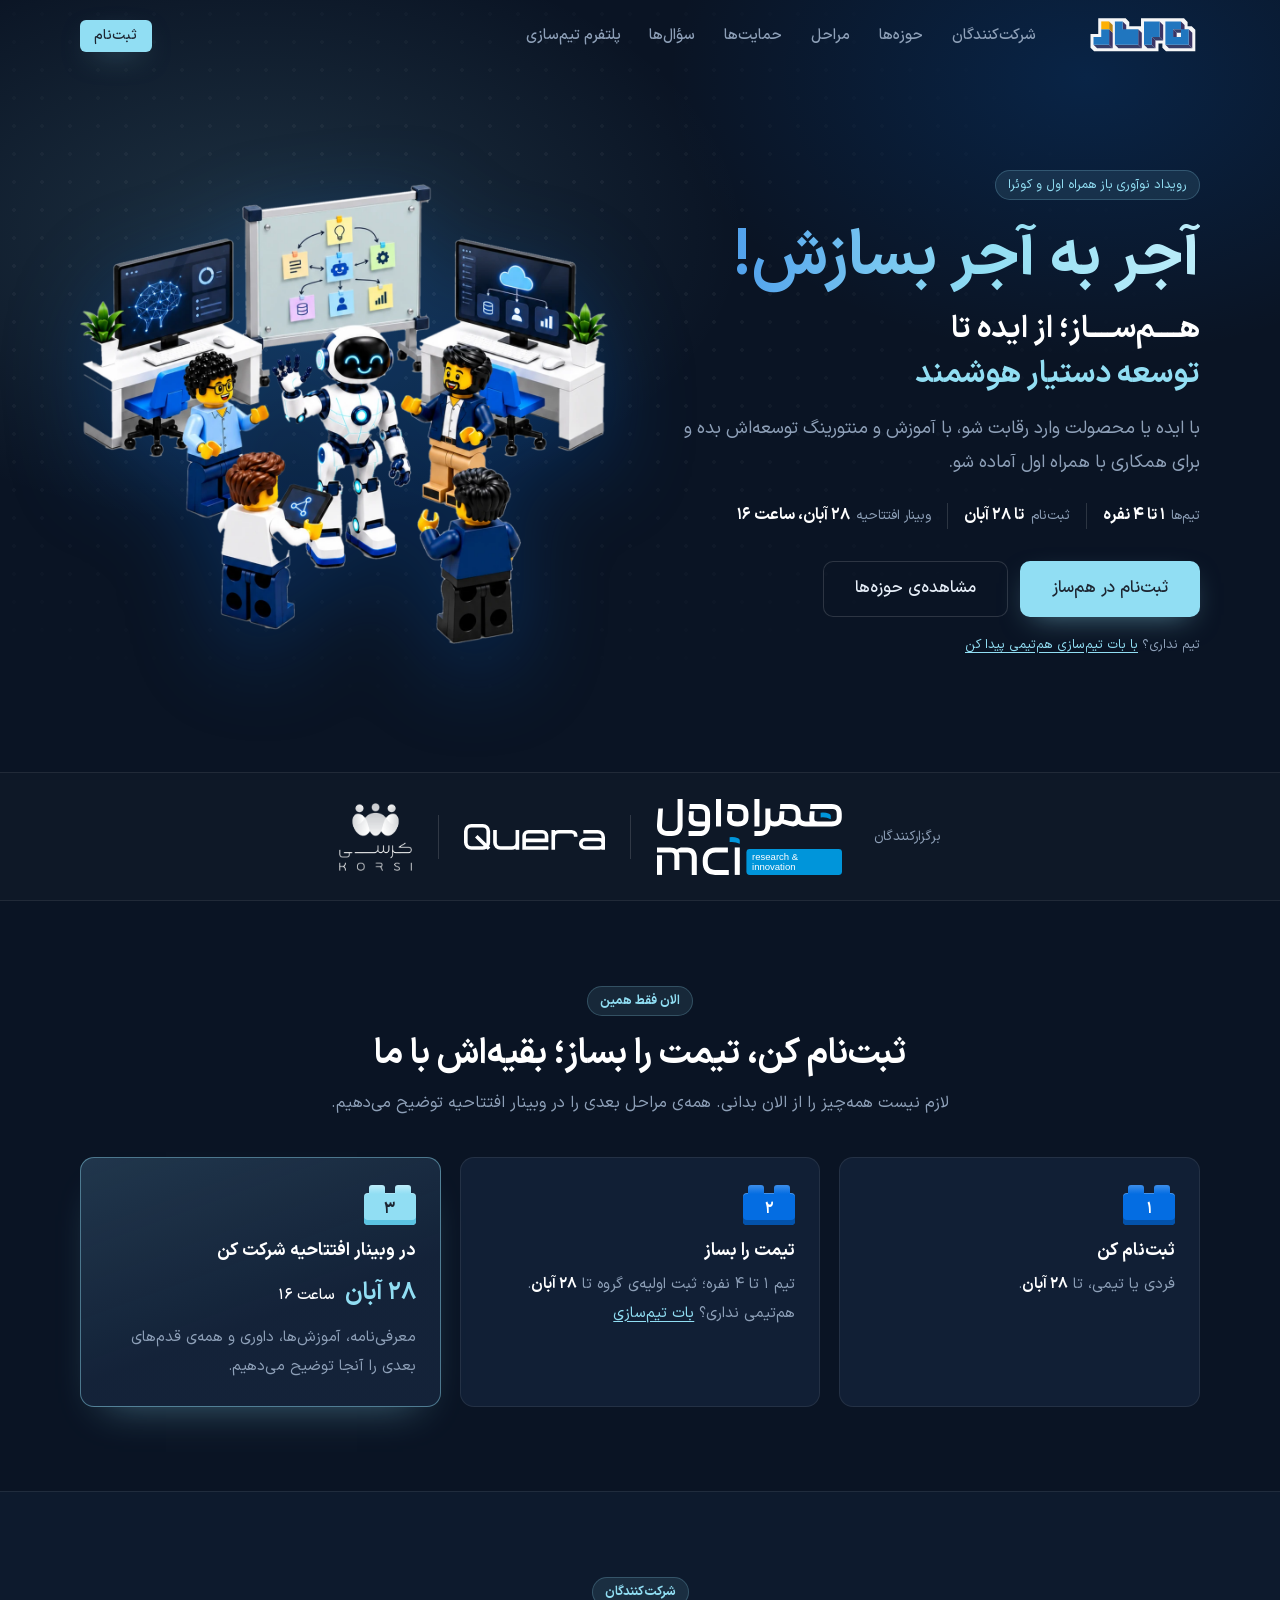
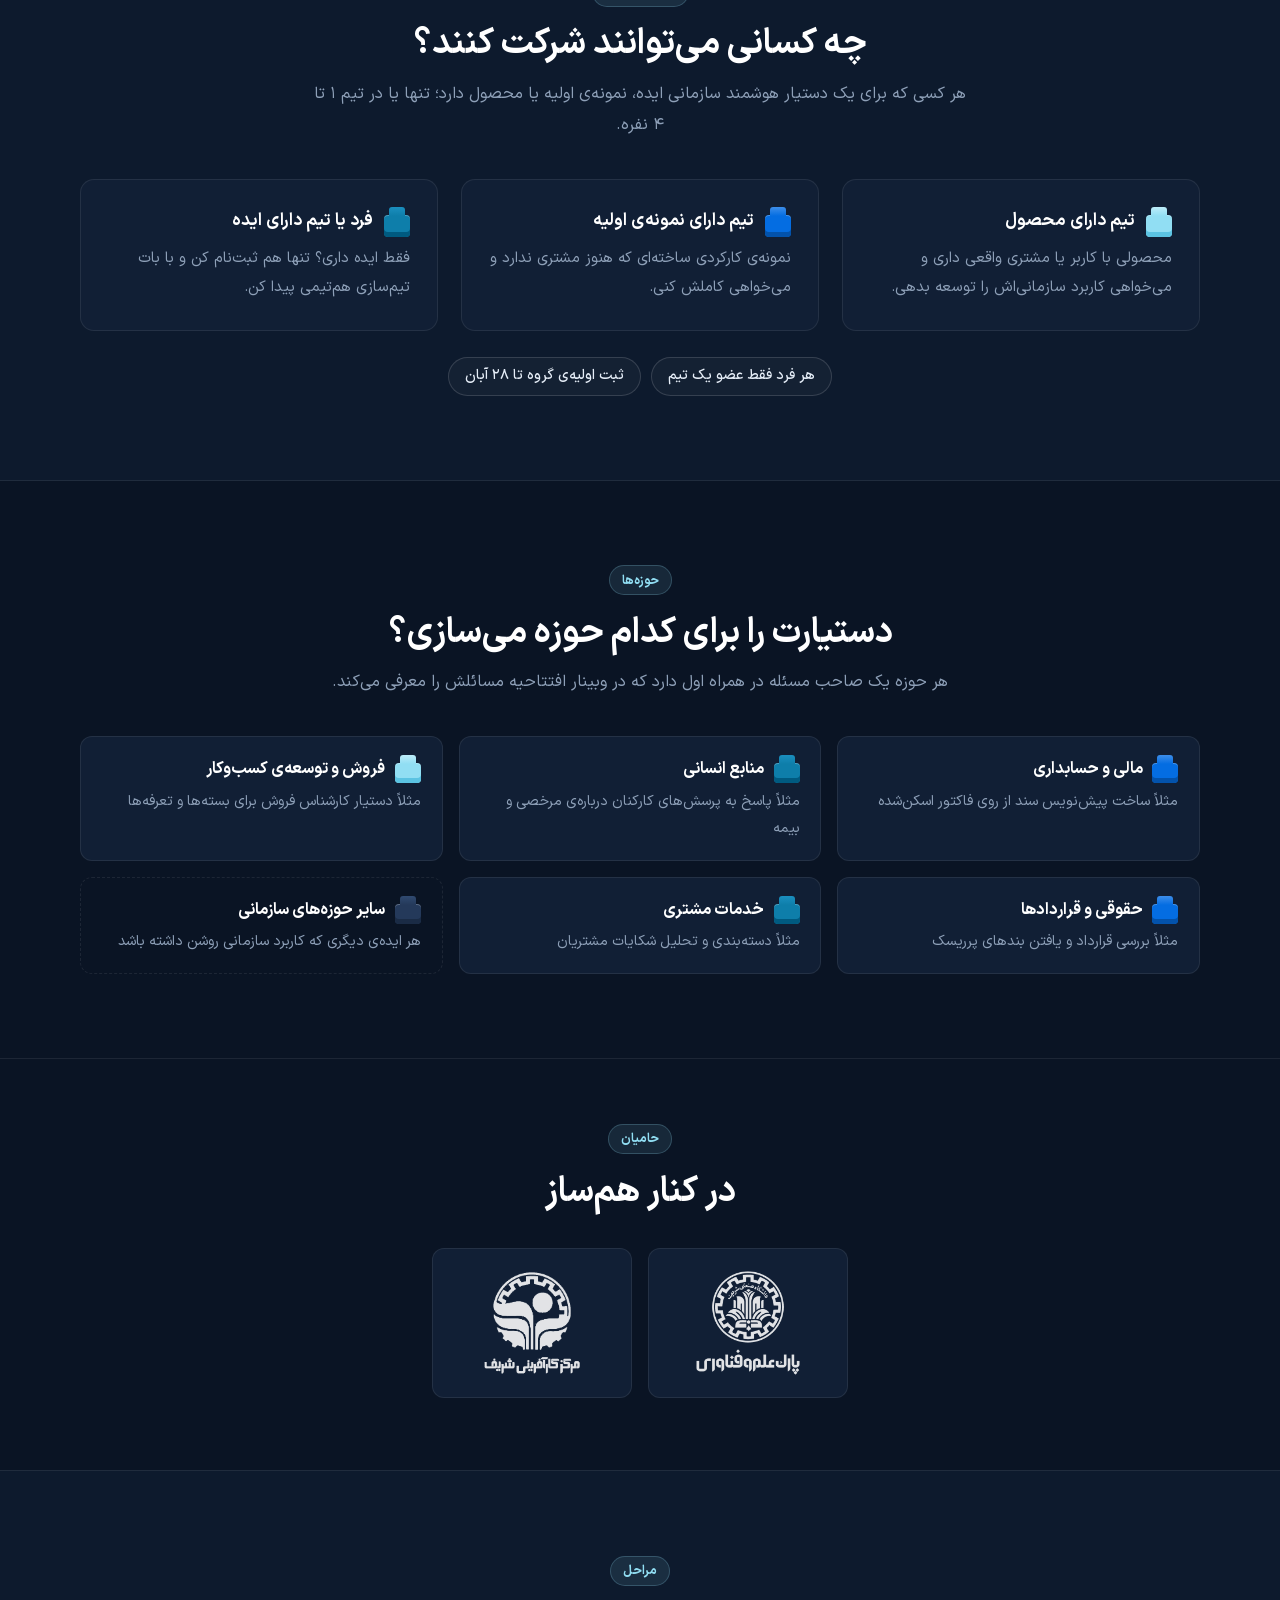
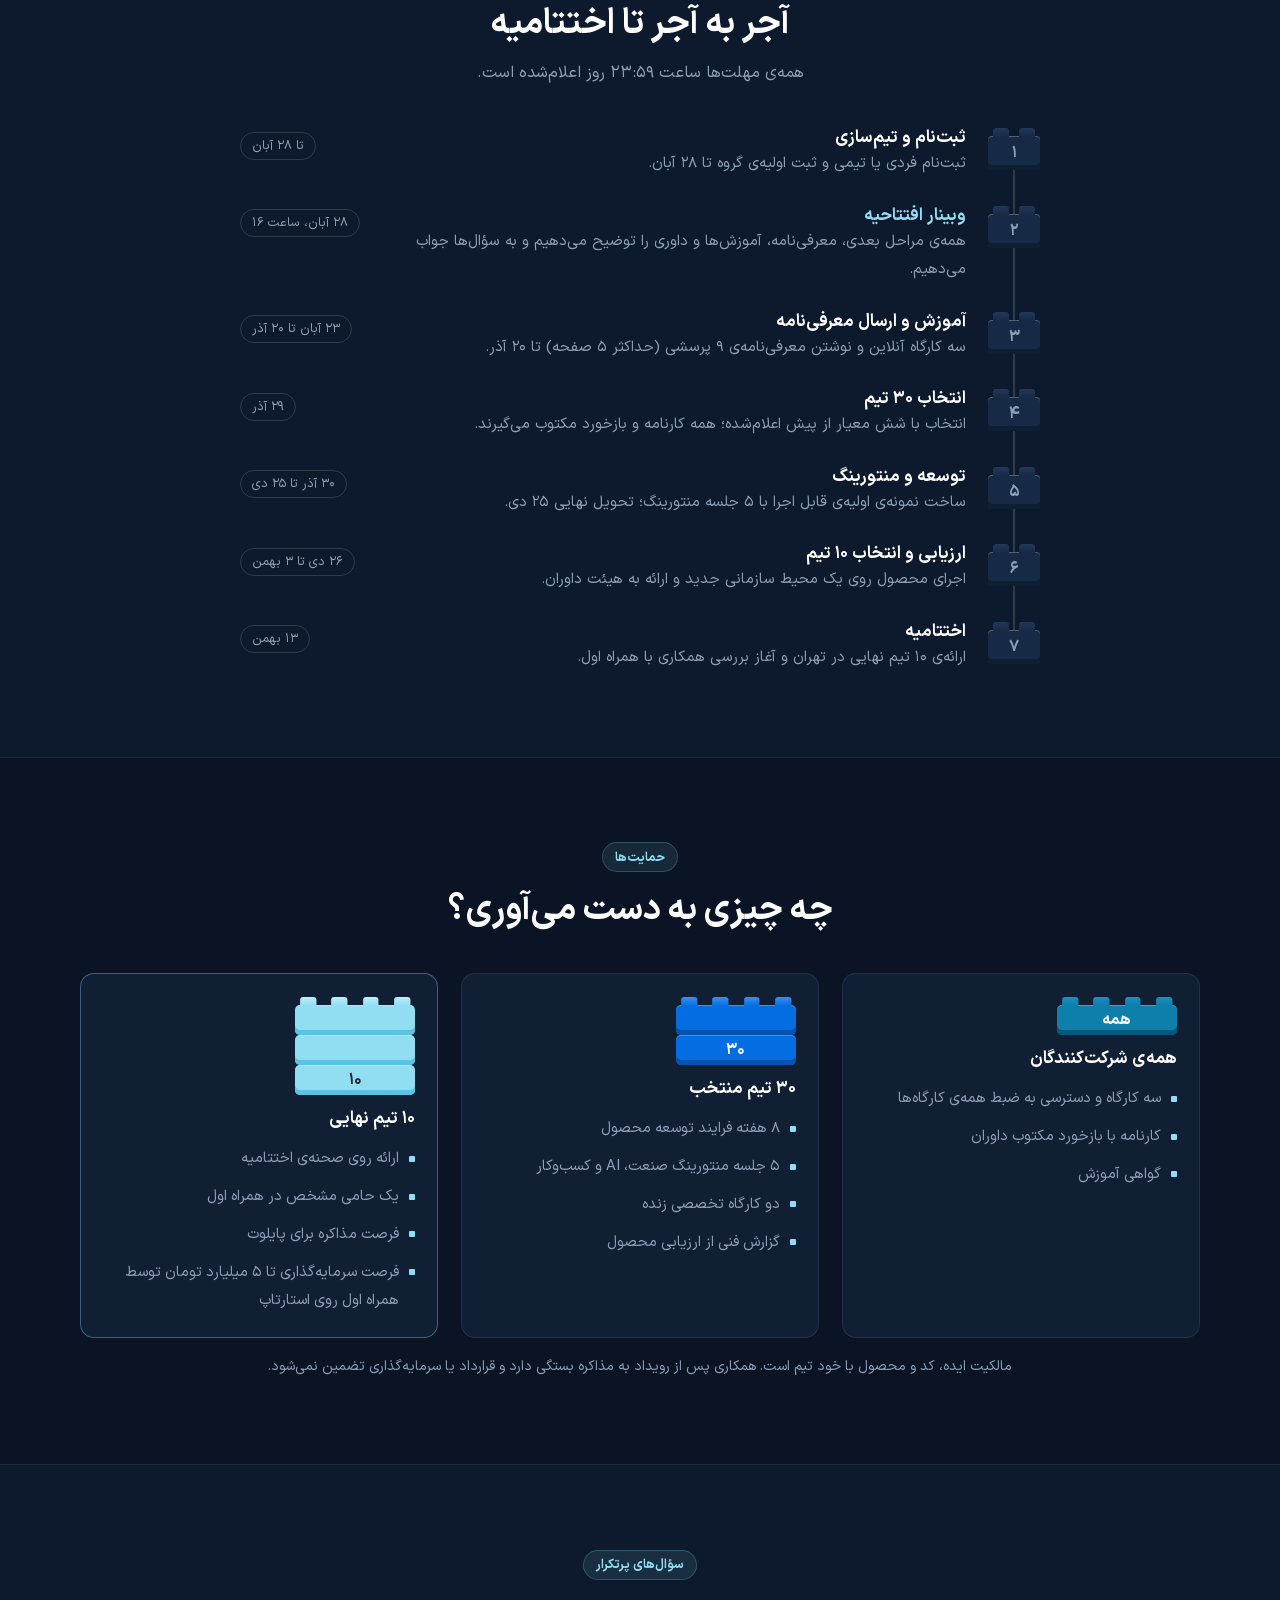
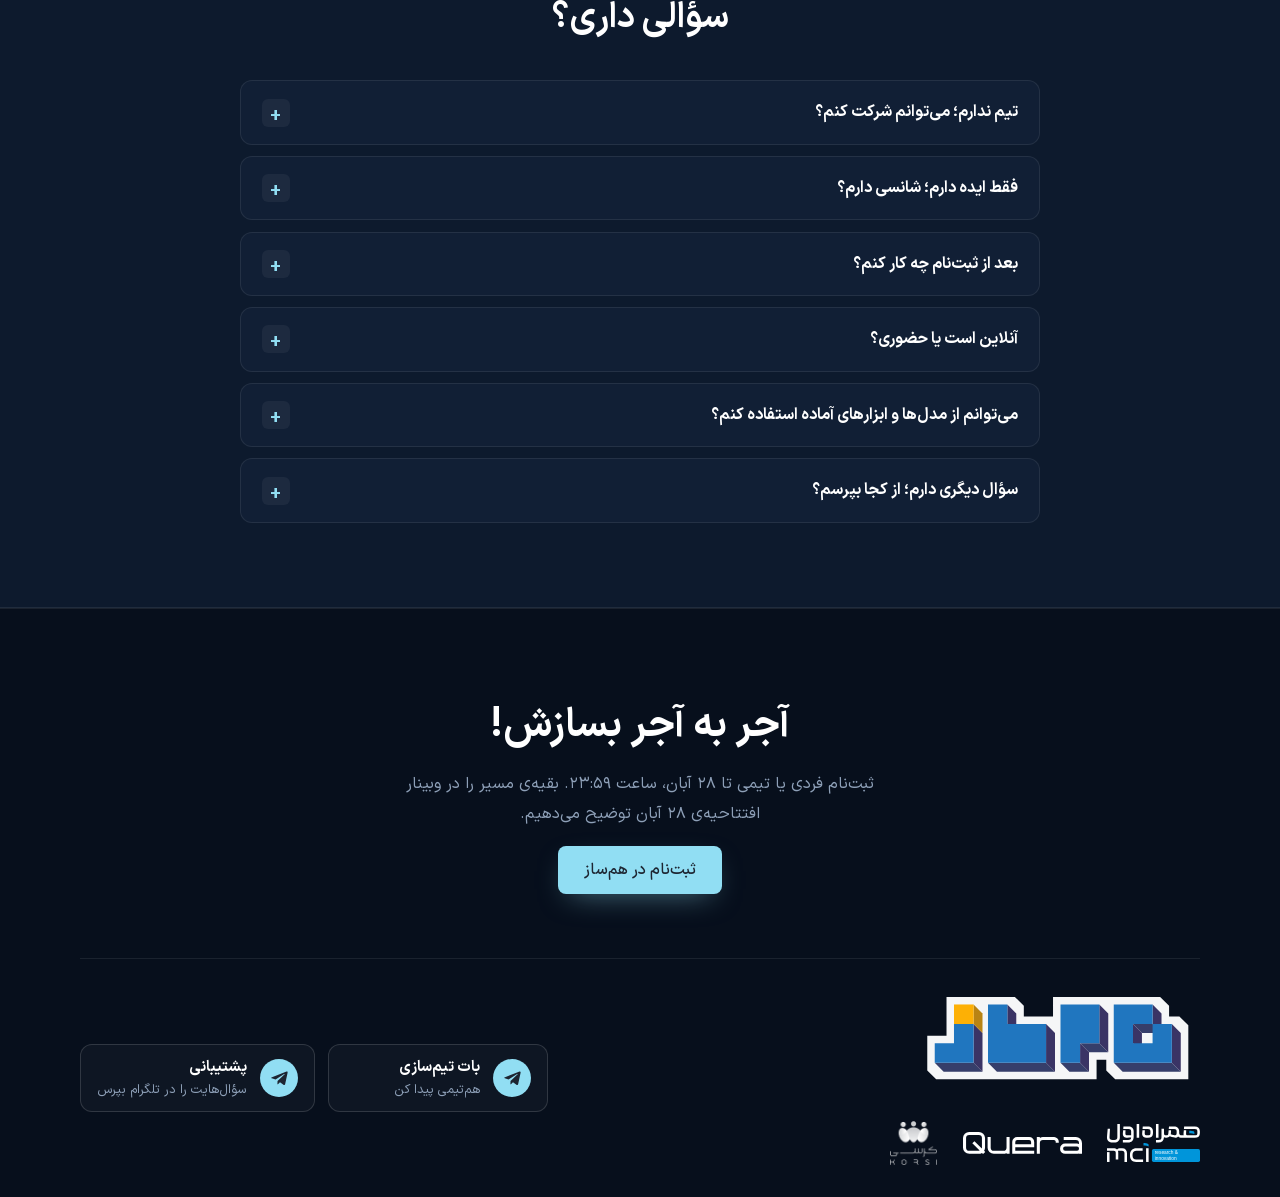
==== commit 3cbbd8e5: "Extend registration to 28 Aban Co-Authored-By: Claude Opus 5.5 <noreply@anthropic.com>" ====
--- a/index.html
+++ b/index.html
@@ -4,12 +4,12 @@
   <meta charset="utf-8">
   <meta name="viewport" content="width=device-width, initial-scale=1">
   <title>هم‌ساز؛ از ایده تا توسعه دستیار هوشمند | مرکز نوآوری همراه اول × کوئرا</title>
-  <meta name="description" content="رویداد نوآوری باز مرکز نوآوری همراه اول و کوئرا برای ساخت دستیار هوشمند سازمانی. تیم ۱ تا ۴ نفره؛ ثبت‌نام تا ۲۲ آبان ۱۴۰۵؛ وبینار افتتاحیه ۲۸ آبان ساعت ۱۶؛ اختتامیه ۱۳ بهمن.">
+  <meta name="description" content="رویداد نوآوری باز مرکز نوآوری همراه اول و کوئرا برای ساخت دستیار هوشمند سازمانی. تیم ۱ تا ۴ نفره؛ ثبت‌نام تا ۲۸ آبان ۱۴۰۵؛ وبینار افتتاحیه ۲۸ آبان ساعت ۱۶؛ اختتامیه ۱۳ بهمن.">
   <meta property="og:type" content="website">
   <meta property="og:locale" content="fa_IR">
   <meta property="og:site_name" content="هم‌ساز">
   <meta property="og:title" content="هم‌ساز؛ از ایده تا توسعه دستیار هوشمند">
-  <meta property="og:description" content="آجر به آجر بسازش! با ایده یا محصولت وارد رقابت شو، با آموزش و منتورینگ توسعه‌اش بده و برای همکاری با همراه اول آماده شو. ثبت‌نام تا ۲۲ آبان.">
+  <meta property="og:description" content="آجر به آجر بسازش! با ایده یا محصولت وارد رقابت شو، با آموزش و منتورینگ توسعه‌اش بده و برای همکاری با همراه اول آماده شو. ثبت‌نام تا ۲۸ آبان.">
   <meta name="theme-color" content="#0A1424">
   <link rel="icon" href="assets/logos/hamsaz-icon.svg?v=20261108b" type="image/svg+xml">
   <link rel="preload" href="assets/fonts/IRANSansX-Regular.woff2" as="font" type="font/woff2" crossorigin>
@@ -50,7 +50,7 @@
 
           <dl class="key-dates reveal">
             <div><dt>تیم‌ها</dt><dd>۱ تا ۴ نفره</dd></div>
-            <div><dt>ثبت‌نام</dt><dd>تا ۲۲ آبان</dd></div>
+            <div><dt>ثبت‌نام</dt><dd>تا ۲۸ آبان</dd></div>
             <div><dt>وبینار افتتاحیه</dt><dd>۲۸ آبان، ساعت ۱۶</dd></div>
           </dl>
 
@@ -96,12 +96,12 @@
           <li class="next__step reveal">
             <span class="brick brick--blue next__num" style="--w:2">۱</span>
             <h3>ثبت‌نام کن</h3>
-            <p>فردی یا تیمی، تا <b>۲۲ آبان</b>.</p>
+            <p>فردی یا تیمی، تا <b>۲۸ آبان</b>.</p>
           </li>
           <li class="next__step reveal">
             <span class="brick brick--blue next__num" style="--w:2">۲</span>
             <h3>تیمت را بساز</h3>
-            <p>تیم ۱ تا ۴ نفره؛ ثبت اولیه‌ی گروه تا <b>۲۲ آبان</b>. هم‌تیمی نداری؟ <a href="#" data-link="teamBot">بات تیم‌سازی</a></p>
+            <p>تیم ۱ تا ۴ نفره؛ ثبت اولیه‌ی گروه تا <b>۲۸ آبان</b>. هم‌تیمی نداری؟ <a href="#" data-link="teamBot">بات تیم‌سازی</a></p>
           </li>
           <li class="next__step next__step--webinar reveal">
             <span class="brick brick--cyan next__num" style="--w:2">۳</span>
@@ -139,7 +139,7 @@
 
         <ul class="pills reveal">
           <li>هر فرد فقط عضو یک تیم</li>
-          <li>ثبت اولیه‌ی گروه تا ۲۲ آبان</li>
+          <li>ثبت اولیه‌ی گروه تا ۲۸ آبان</li>
         </ul>
       </div>
     </section>
@@ -209,8 +209,8 @@
         <ol class="timeline" id="timelineList">
           <li class="step reveal">
             <span class="step__num brick brick--blue" style="--w:2">۱</span>
-            <div><h3>ثبت‌نام و تیم‌سازی</h3><p>ثبت‌نام فردی یا تیمی و ثبت اولیه‌ی گروه تا ۲۲ آبان.</p></div>
-            <time>تا ۲۲ آبان</time>
+            <div><h3>ثبت‌نام و تیم‌سازی</h3><p>ثبت‌نام فردی یا تیمی و ثبت اولیه‌ی گروه تا ۲۸ آبان.</p></div>
+            <time>تا ۲۸ آبان</time>
           </li>
           <li class="step step--webinar reveal">
             <span class="step__num brick brick--cyan" style="--w:2">۲</span>
@@ -342,7 +342,7 @@
     <div class="container">
       <div class="cta reveal">
         <h2>آجر به آجر بسازش!</h2>
-        <p>ثبت‌نام فردی یا تیمی تا ۲۲ آبان، ساعت ۲۳:۵۹. بقیه‌ی مسیر را در وبینار افتتاحیه‌ی ۲۸ آبان توضیح می‌دهیم.</p>
+        <p>ثبت‌نام فردی یا تیمی تا ۲۸ آبان، ساعت ۲۳:۵۹. بقیه‌ی مسیر را در وبینار افتتاحیه‌ی ۲۸ آبان توضیح می‌دهیم.</p>
         <a href="#" class="btn btn--primary btn--lg" data-link="register">ثبت‌نام در هم‌ساز</a>
       </div>
       <div class="footer__grid">
@@ -372,7 +372,7 @@
 
   <!-- دکمه‌ی ثابت ثبت‌نام در موبایل -->
   <div class="sticky-cta" id="stickyCta" hidden>
-    <a href="#" class="btn btn--primary btn--block" data-link="register">ثبت‌نام در هم‌ساز · تا ۲۲ آبان</a>
+    <a href="#" class="btn btn--primary btn--block" data-link="register">ثبت‌نام در هم‌ساز · تا ۲۸ آبان</a>
   </div>
 
   <script src="assets/js/main.js?v=20261108b"></script>
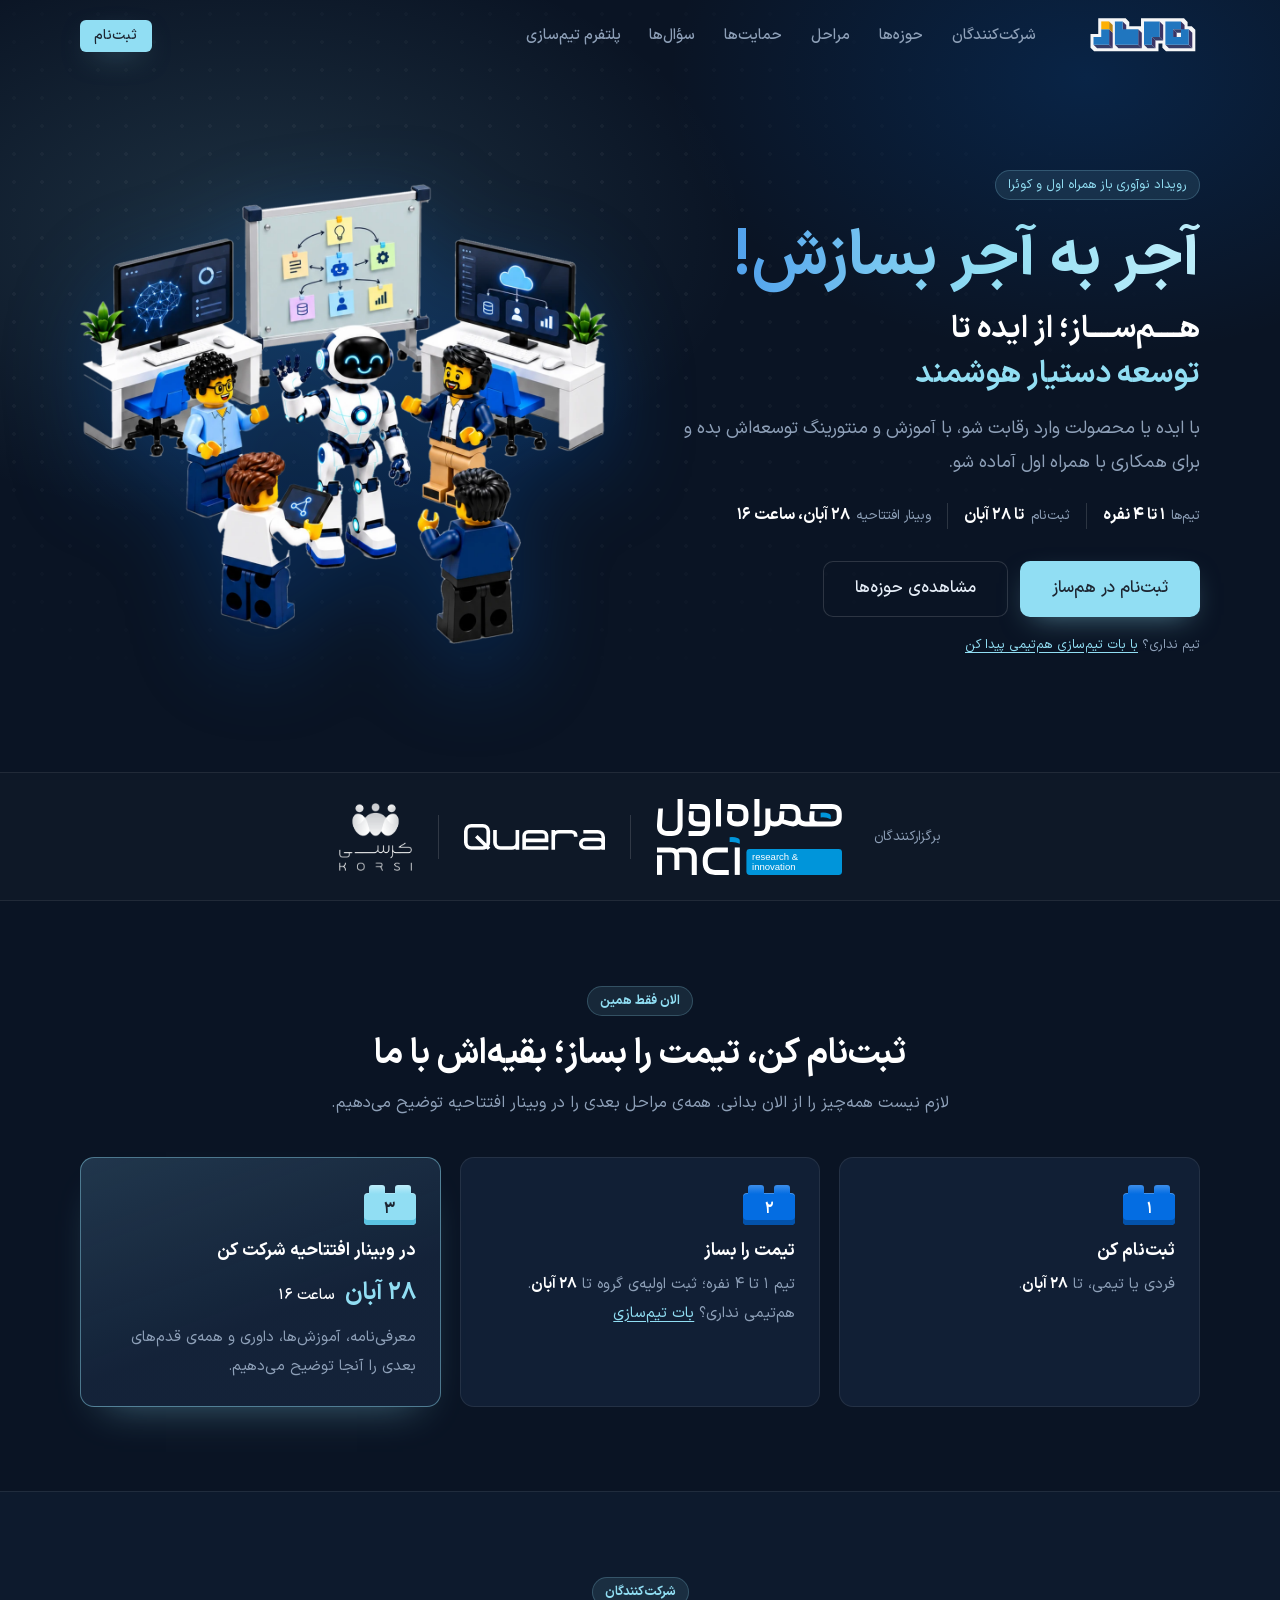
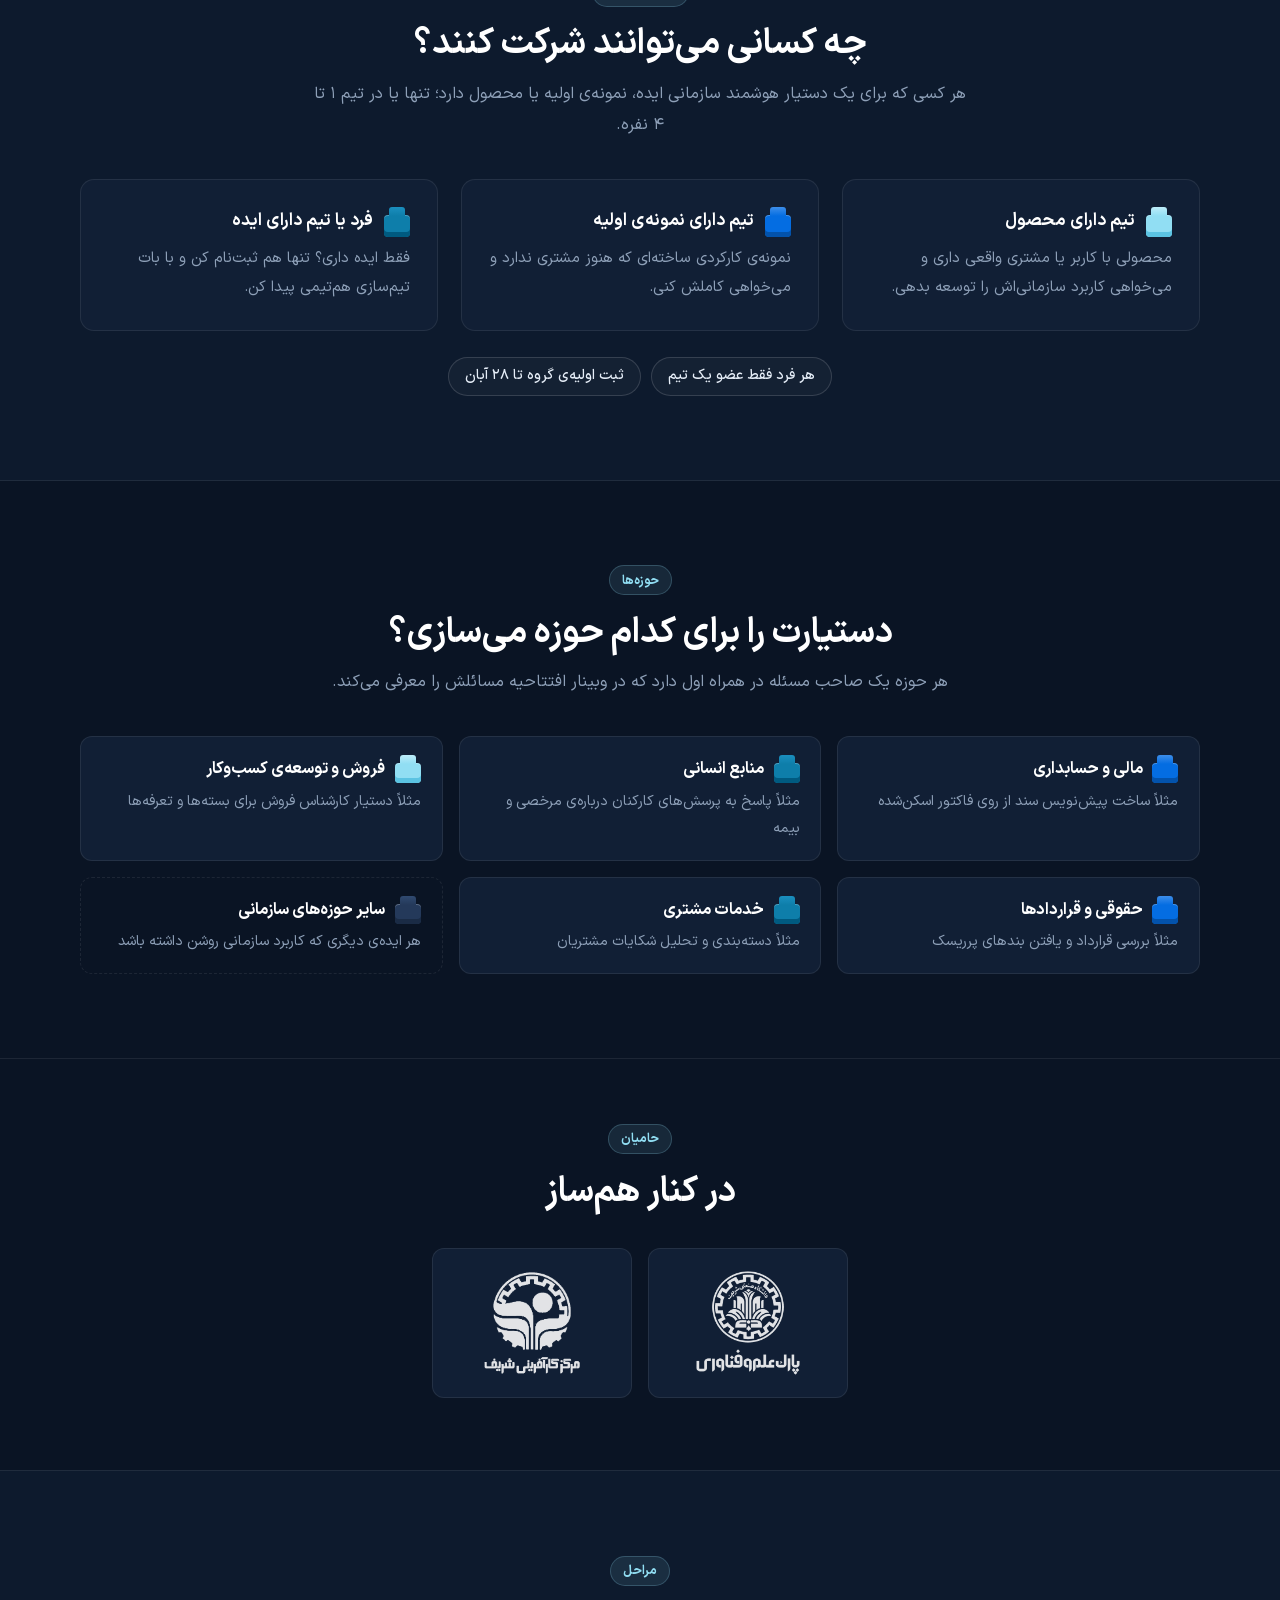
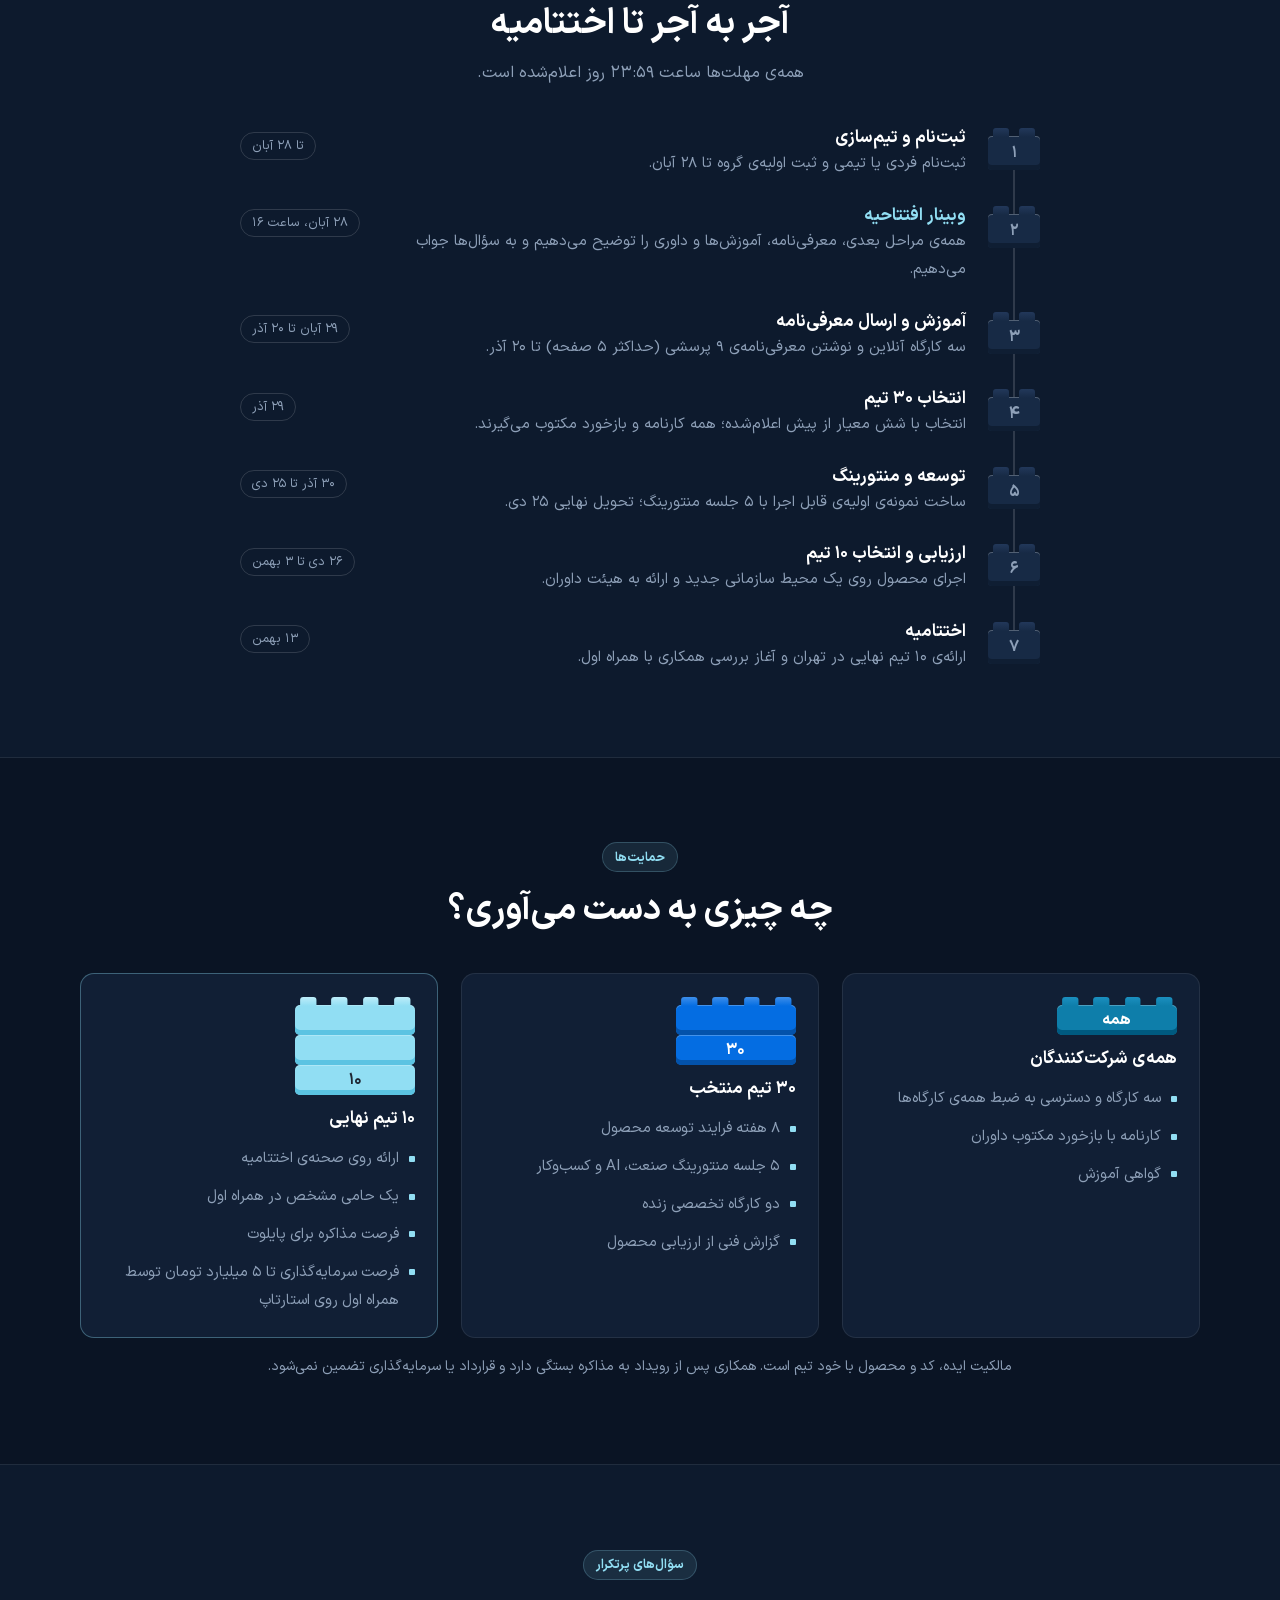
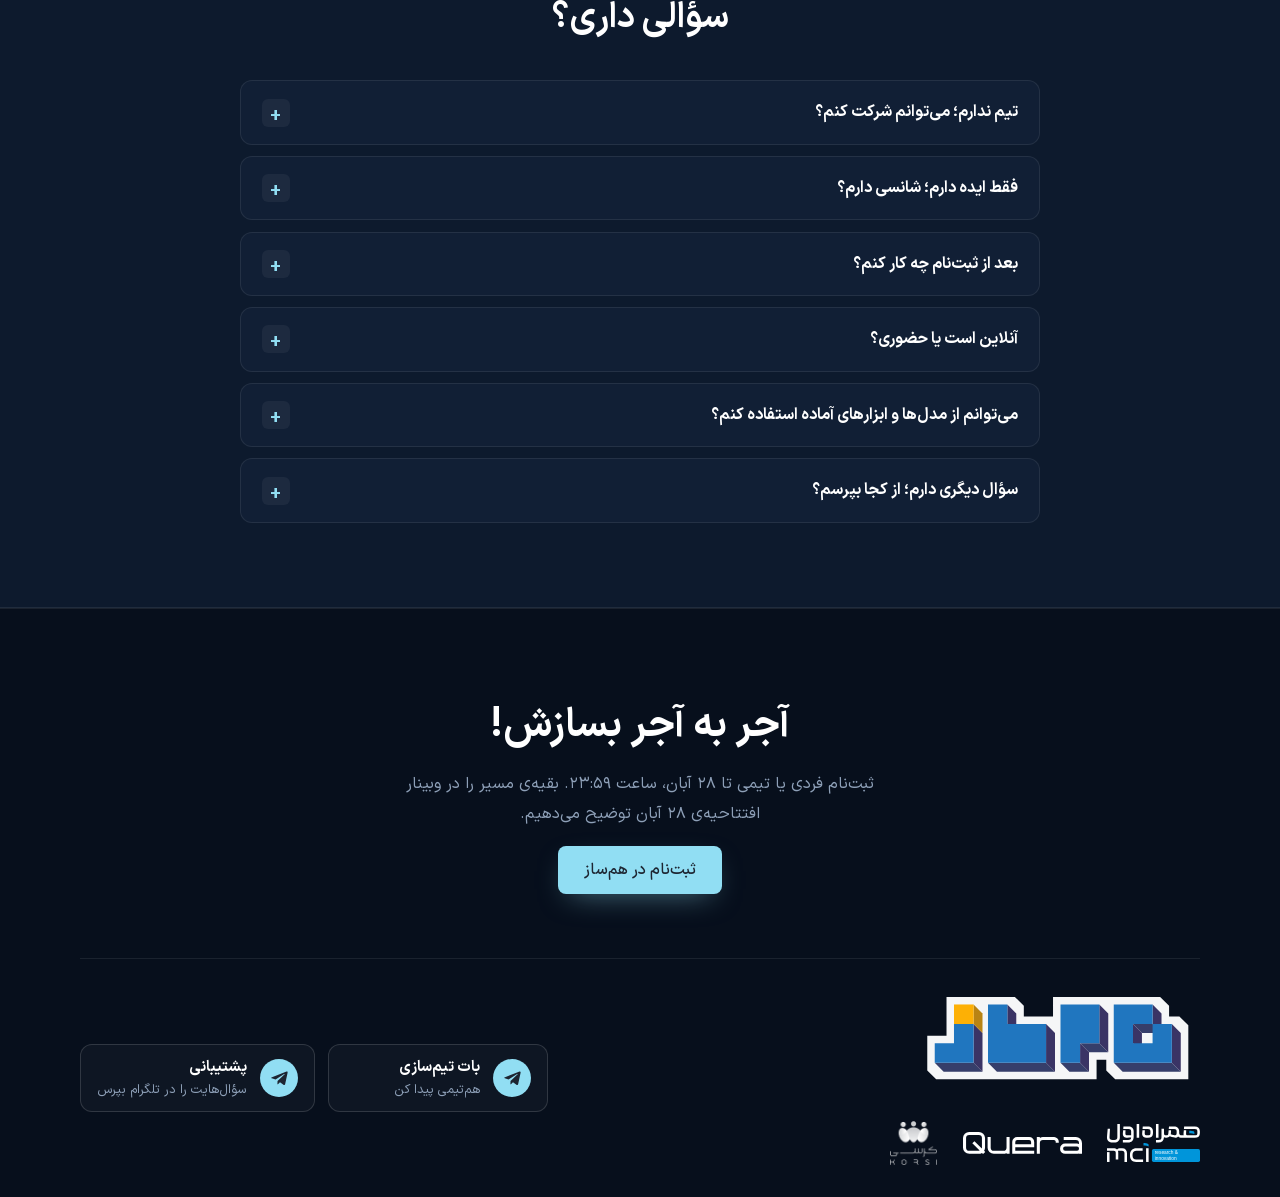
==== commit 9ca285da: "Start the training step on 29 Aban, after registration closes Co-Authored-By: Claude Opus 5.5 <norep" ====
--- a/index.html
+++ b/index.html
@@ -220,7 +220,7 @@
           <li class="step reveal">
             <span class="step__num brick brick--blue" style="--w:2">۳</span>
             <div><h3>آموزش و ارسال معرفی‌نامه</h3><p>سه کارگاه آنلاین و نوشتن معرفی‌نامه‌ی ۹ پرسشی (حداکثر ۵ صفحه) تا ۲۰ آذر.</p></div>
-            <time>۲۳ آبان تا ۲۰ آذر</time>
+            <time>۲۹ آبان تا ۲۰ آذر</time>
           </li>
           <li class="step reveal">
             <span class="step__num brick brick--blue" style="--w:2">۴</span>
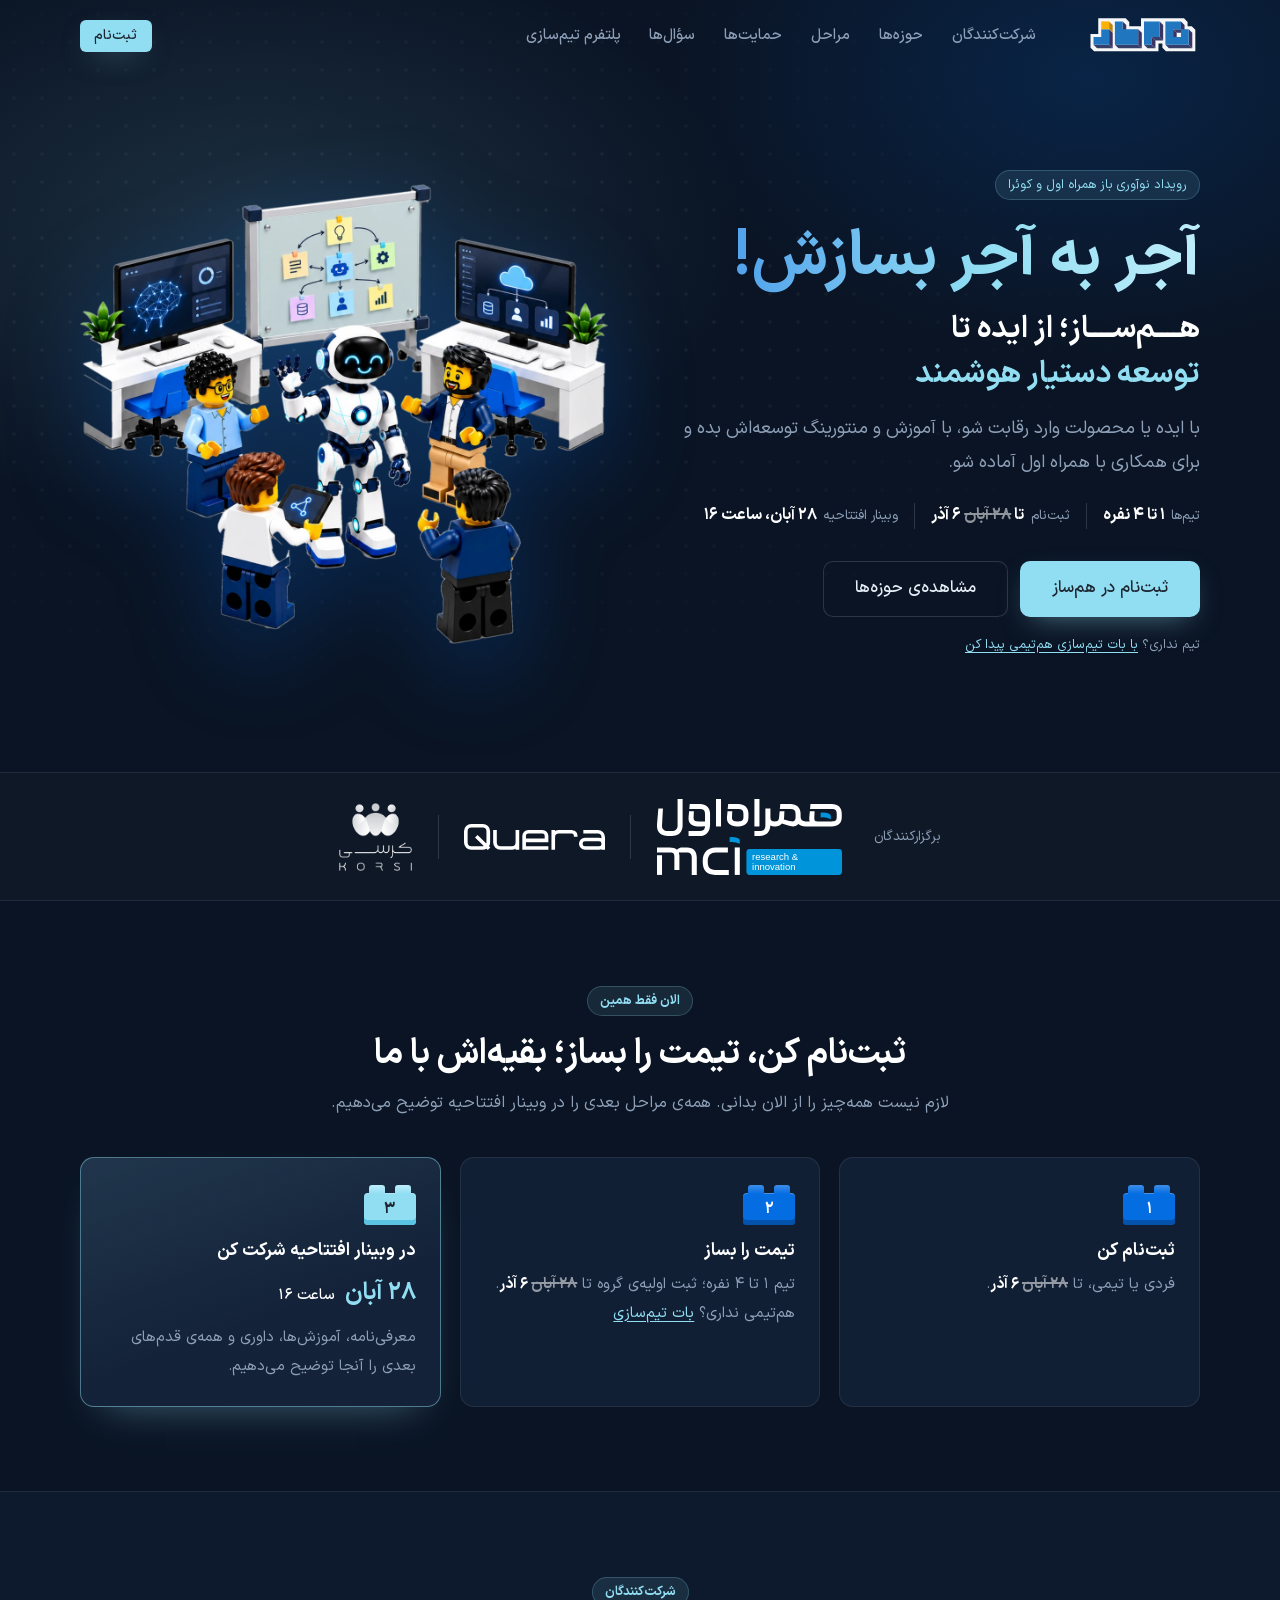
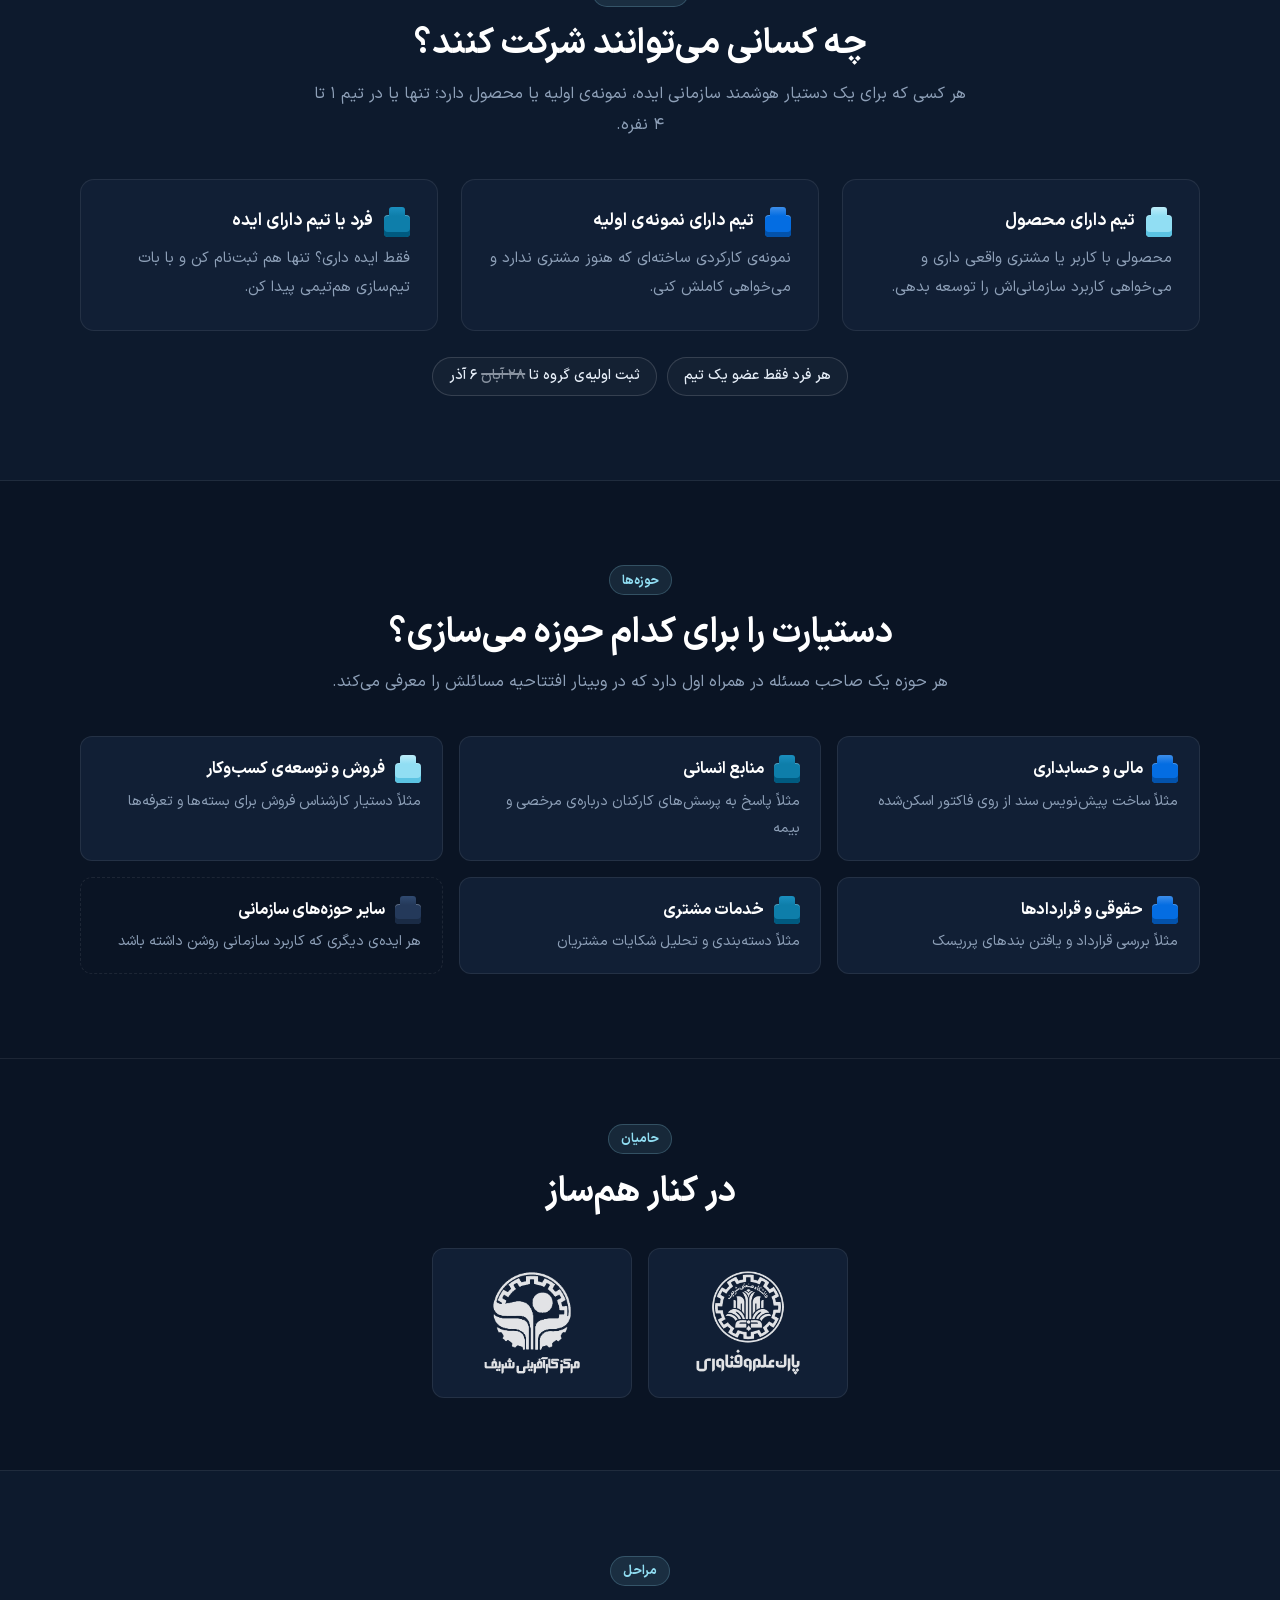
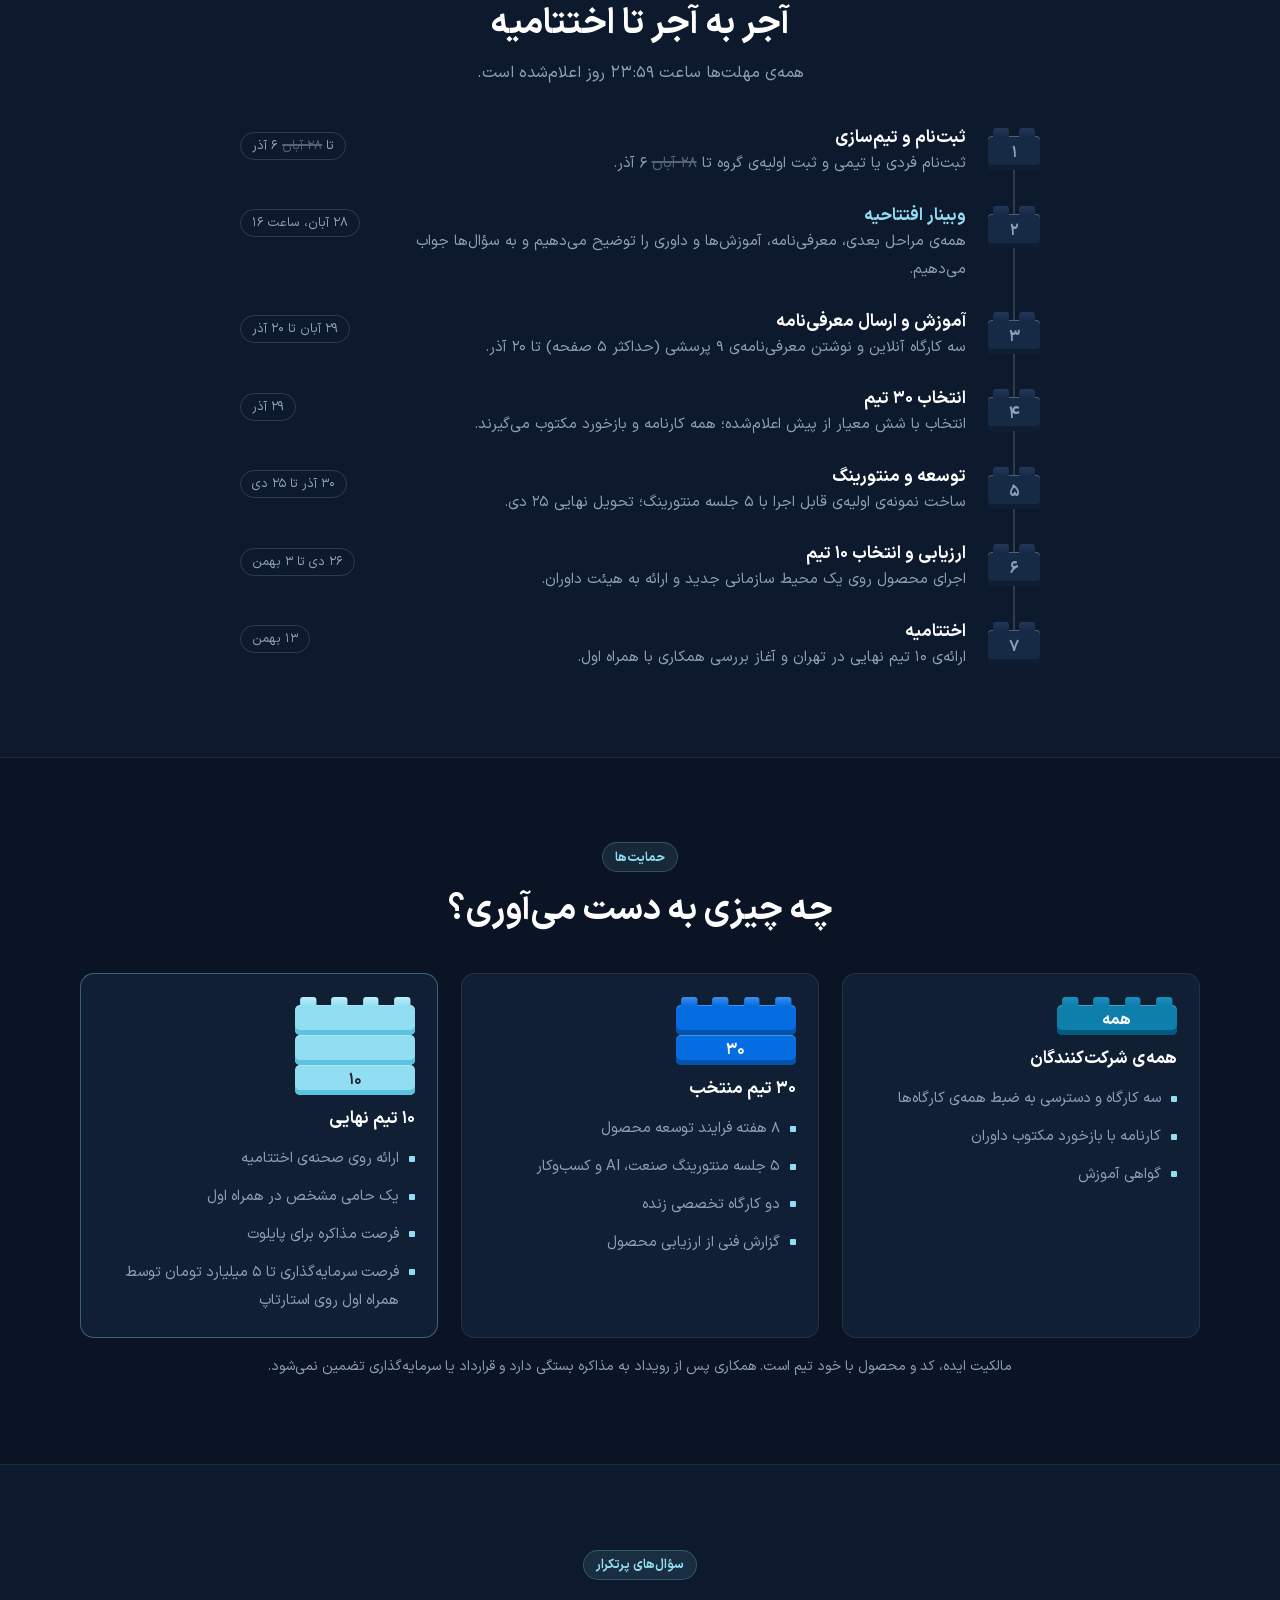
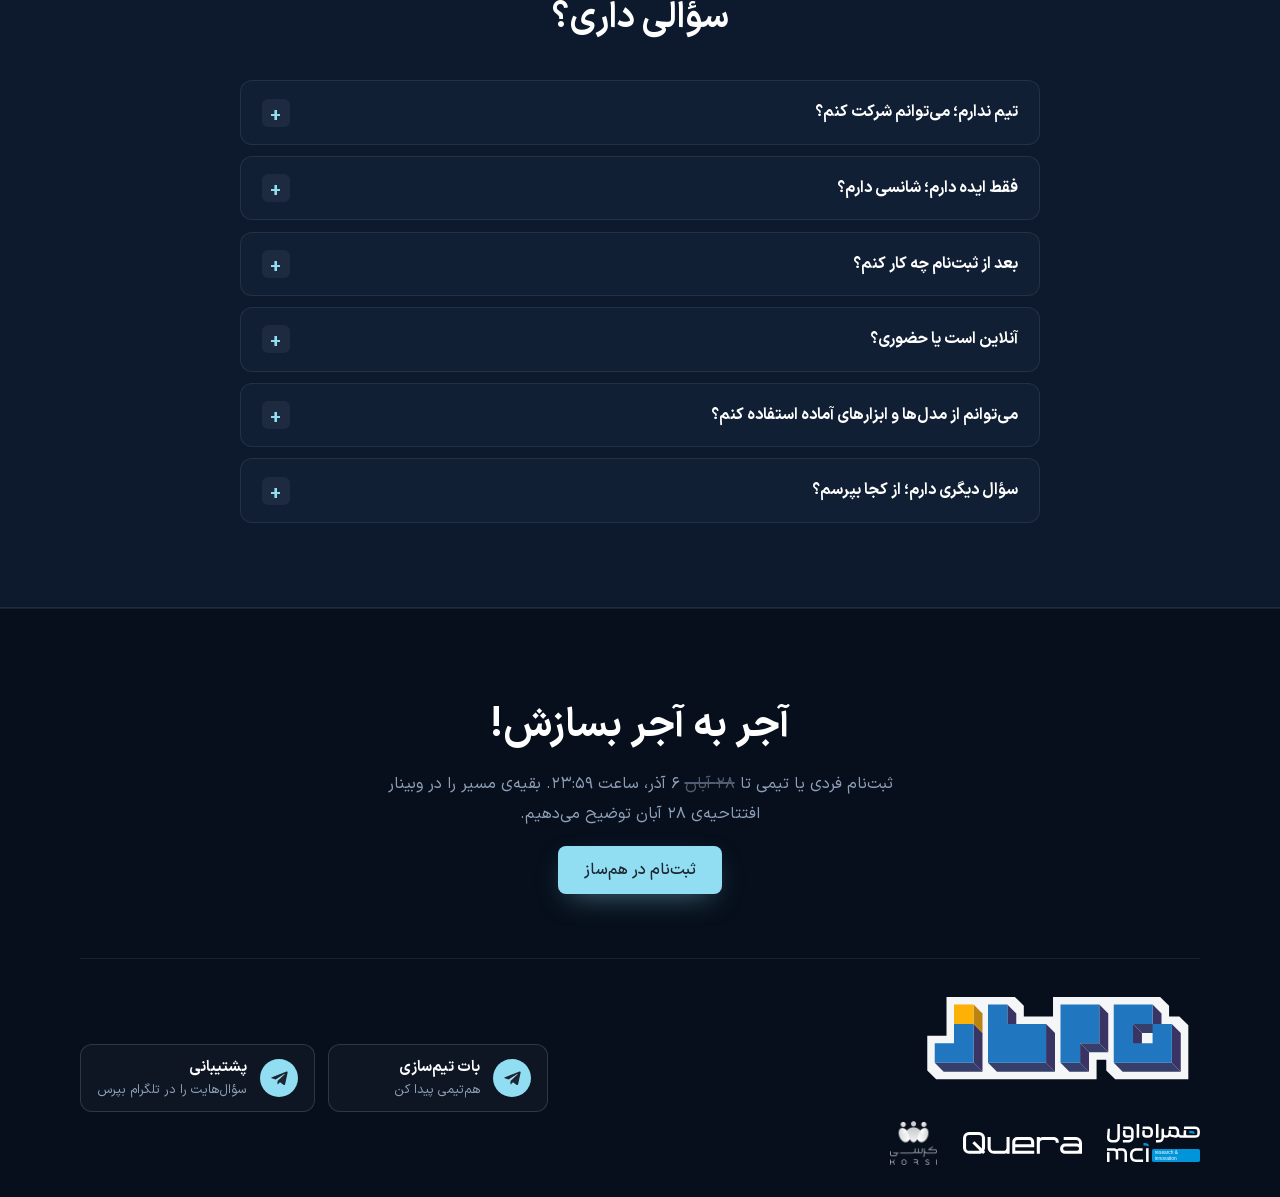
==== commit 72119c7e: "Extend registration to 6 Azar, showing 28 Aban struck through Co-Authored-By: Claude Opus 5.5 <norep" ====
--- a/index.html
+++ b/index.html
@@ -4,17 +4,17 @@
   <meta charset="utf-8">
   <meta name="viewport" content="width=device-width, initial-scale=1">
   <title>هم‌ساز؛ از ایده تا توسعه دستیار هوشمند | مرکز نوآوری همراه اول × کوئرا</title>
-  <meta name="description" content="رویداد نوآوری باز مرکز نوآوری همراه اول و کوئرا برای ساخت دستیار هوشمند سازمانی. تیم ۱ تا ۴ نفره؛ ثبت‌نام تا ۲۸ آبان ۱۴۰۵؛ وبینار افتتاحیه ۲۸ آبان ساعت ۱۶؛ اختتامیه ۱۳ بهمن.">
+  <meta name="description" content="رویداد نوآوری باز مرکز نوآوری همراه اول و کوئرا برای ساخت دستیار هوشمند سازمانی. تیم ۱ تا ۴ نفره؛ ثبت‌نام تا ۶ آذر ۱۴۰۵؛ وبینار افتتاحیه ۲۸ آبان ساعت ۱۶؛ اختتامیه ۱۳ بهمن.">
   <meta property="og:type" content="website">
   <meta property="og:locale" content="fa_IR">
   <meta property="og:site_name" content="هم‌ساز">
   <meta property="og:title" content="هم‌ساز؛ از ایده تا توسعه دستیار هوشمند">
-  <meta property="og:description" content="آجر به آجر بسازش! با ایده یا محصولت وارد رقابت شو، با آموزش و منتورینگ توسعه‌اش بده و برای همکاری با همراه اول آماده شو. ثبت‌نام تا ۲۸ آبان.">
+  <meta property="og:description" content="آجر به آجر بسازش! با ایده یا محصولت وارد رقابت شو، با آموزش و منتورینگ توسعه‌اش بده و برای همکاری با همراه اول آماده شو. ثبت‌نام تا ۶ آذر.">
   <meta name="theme-color" content="#0A1424">
-  <link rel="icon" href="assets/logos/hamsaz-icon.svg?v=20261108b" type="image/svg+xml">
+  <link rel="icon" href="assets/logos/hamsaz-icon.svg?v=20261119" type="image/svg+xml">
   <link rel="preload" href="assets/fonts/IRANSansX-Regular.woff2" as="font" type="font/woff2" crossorigin>
   <link rel="preload" href="assets/fonts/IRANSansX-Bold.woff2" as="font" type="font/woff2" crossorigin>
-  <link rel="stylesheet" href="assets/css/style.css?v=20261108b">
+  <link rel="stylesheet" href="assets/css/style.css?v=20261119">
 </head>
 <body>
 
@@ -22,7 +22,7 @@
   <header class="nav" id="nav">
     <div class="container nav__inner">
       <a href="#top" class="brand" aria-label="هم‌ساز">
-        <img src="assets/logos/hamsaz-logo.svg?v=20261108b" alt="هم‌ساز" class="brand__logo" width="812" height="291">
+        <img src="assets/logos/hamsaz-logo.svg?v=20261119" alt="هم‌ساز" class="brand__logo" width="812" height="291">
       </a>
       <nav class="nav__links" id="navLinks">
         <a href="#who">شرکت‌کنندگان</a>
@@ -50,7 +50,7 @@
 
           <dl class="key-dates reveal">
             <div><dt>تیم‌ها</dt><dd>۱ تا ۴ نفره</dd></div>
-            <div><dt>ثبت‌نام</dt><dd>تا ۲۸ آبان</dd></div>
+            <div><dt>ثبت‌نام</dt><dd>تا <s class="was">۲۸ آبان</s> ۶ آذر</dd></div>
             <div><dt>وبینار افتتاحیه</dt><dd>۲۸ آبان، ساعت ۱۶</dd></div>
           </dl>
 
@@ -64,7 +64,7 @@
 
         <!-- تصویر تیم و ربات از پوستر رویداد -->
         <div class="hero__visual reveal">
-          <img src="assets/img/hero-team.webp?v=20261108b" alt="تیمی از آدمک‌های لگویی در کنار یک ربات هوشمند و تخته‌ی ایده‌ها" class="hero__art" width="1200" height="1046" fetchpriority="high">
+          <img src="assets/img/hero-team.webp?v=20261119" alt="تیمی از آدمک‌های لگویی در کنار یک ربات هوشمند و تخته‌ی ایده‌ها" class="hero__art" width="1200" height="1046" fetchpriority="high">
         </div>
       </div>
     </section>
@@ -74,11 +74,11 @@
       <div class="container orgs__inner">
         <span class="orgs__label">برگزارکنندگان</span>
         <div class="partners__logos">
-          <img src="assets/logos/mci-ri.svg?v=20261108b" alt="مرکز نوآوری همراه اول" class="partners__hamrah">
+          <img src="assets/logos/mci-ri.svg?v=20261119" alt="مرکز نوآوری همراه اول" class="partners__hamrah">
           <span class="partners__dot"></span>
-          <img src="assets/logos/quera.svg?v=20261108b" alt="کوئرا" class="partners__quera logo-white">
+          <img src="assets/logos/quera.svg?v=20261119" alt="کوئرا" class="partners__quera logo-white">
           <span class="partners__dot"></span>
-          <a href="https://korsi.ai/fa" target="_blank" rel="noopener" class="partners__korsi"><img src="assets/logos/korsi.png?v=20261108b" alt="کرسی" width="389" height="360"></a>
+          <a href="https://korsi.ai/fa" target="_blank" rel="noopener" class="partners__korsi"><img src="assets/logos/korsi.png?v=20261119" alt="کرسی" width="389" height="360"></a>
         </div>
       </div>
     </section>
@@ -96,12 +96,12 @@
           <li class="next__step reveal">
             <span class="brick brick--blue next__num" style="--w:2">۱</span>
             <h3>ثبت‌نام کن</h3>
-            <p>فردی یا تیمی، تا <b>۲۸ آبان</b>.</p>
+            <p>فردی یا تیمی، تا <b><s class="was">۲۸ آبان</s> ۶ آذر</b>.</p>
           </li>
           <li class="next__step reveal">
             <span class="brick brick--blue next__num" style="--w:2">۲</span>
             <h3>تیمت را بساز</h3>
-            <p>تیم ۱ تا ۴ نفره؛ ثبت اولیه‌ی گروه تا <b>۲۸ آبان</b>. هم‌تیمی نداری؟ <a href="#" data-link="teamBot">بات تیم‌سازی</a></p>
+            <p>تیم ۱ تا ۴ نفره؛ ثبت اولیه‌ی گروه تا <b><s class="was">۲۸ آبان</s> ۶ آذر</b>. هم‌تیمی نداری؟ <a href="#" data-link="teamBot">بات تیم‌سازی</a></p>
           </li>
           <li class="next__step next__step--webinar reveal">
             <span class="brick brick--cyan next__num" style="--w:2">۳</span>
@@ -139,7 +139,7 @@
 
         <ul class="pills reveal">
           <li>هر فرد فقط عضو یک تیم</li>
-          <li>ثبت اولیه‌ی گروه تا ۲۸ آبان</li>
+          <li>ثبت اولیه‌ی گروه تا <s class="was">۲۸ آبان</s> ۶ آذر</li>
         </ul>
       </div>
     </section>
@@ -191,8 +191,8 @@
           <h2 id="sponsorsTitle">در کنار هم‌ساز</h2>
         </div>
         <ul class="sponsors__logos reveal">
-          <li><img src="assets/logos/sharif-park.png?v=20261108b" alt="پارک علم و فناوری دانشگاه صنعتی شریف" width="358" height="360" loading="lazy"></li>
-          <li><img src="assets/logos/sharif-entrepreneurship.png?v=20261108b" alt="مرکز کارآفرینی شریف" width="299" height="315" loading="lazy"></li>
+          <li><img src="assets/logos/sharif-park.png?v=20261119" alt="پارک علم و فناوری دانشگاه صنعتی شریف" width="358" height="360" loading="lazy"></li>
+          <li><img src="assets/logos/sharif-entrepreneurship.png?v=20261119" alt="مرکز کارآفرینی شریف" width="299" height="315" loading="lazy"></li>
         </ul>
       </div>
     </section>
@@ -209,8 +209,8 @@
         <ol class="timeline" id="timelineList">
           <li class="step reveal">
             <span class="step__num brick brick--blue" style="--w:2">۱</span>
-            <div><h3>ثبت‌نام و تیم‌سازی</h3><p>ثبت‌نام فردی یا تیمی و ثبت اولیه‌ی گروه تا ۲۸ آبان.</p></div>
-            <time>تا ۲۸ آبان</time>
+            <div><h3>ثبت‌نام و تیم‌سازی</h3><p>ثبت‌نام فردی یا تیمی و ثبت اولیه‌ی گروه تا <s class="was">۲۸ آبان</s> ۶ آذر.</p></div>
+            <time>تا <s class="was">۲۸ آبان</s> ۶ آذر</time>
           </li>
           <li class="step step--webinar reveal">
             <span class="step__num brick brick--cyan" style="--w:2">۲</span>
@@ -342,18 +342,18 @@
     <div class="container">
       <div class="cta reveal">
         <h2>آجر به آجر بسازش!</h2>
-        <p>ثبت‌نام فردی یا تیمی تا ۲۸ آبان، ساعت ۲۳:۵۹. بقیه‌ی مسیر را در وبینار افتتاحیه‌ی ۲۸ آبان توضیح می‌دهیم.</p>
+        <p>ثبت‌نام فردی یا تیمی تا <s class="was">۲۸ آبان</s> ۶ آذر، ساعت ۲۳:۵۹. بقیه‌ی مسیر را در وبینار افتتاحیه‌ی ۲۸ آبان توضیح می‌دهیم.</p>
         <a href="#" class="btn btn--primary btn--lg" data-link="register">ثبت‌نام در هم‌ساز</a>
       </div>
       <div class="footer__grid">
         <div>
           <a href="#top" class="brand">
-            <img src="assets/logos/hamsaz-logo.svg?v=20261108b" alt="هم‌ساز" class="brand__logo" width="812" height="291">
+            <img src="assets/logos/hamsaz-logo.svg?v=20261119" alt="هم‌ساز" class="brand__logo" width="812" height="291">
           </a>
           <div class="footer__orgs">
-            <a href="https://hamrah.academy/" target="_blank" rel="noopener"><img src="assets/logos/mci-ri.svg?v=20261108b" alt="مرکز نوآوری همراه اول"></a>
-            <a href="https://quera.org/" target="_blank" rel="noopener"><img src="assets/logos/quera.svg?v=20261108b" alt="کوئرا" class="logo-white"></a>
-            <a href="https://korsi.ai/fa" target="_blank" rel="noopener" class="footer__korsi"><img src="assets/logos/korsi.png?v=20261108b" alt="کرسی" width="389" height="360"></a>
+            <a href="https://hamrah.academy/" target="_blank" rel="noopener"><img src="assets/logos/mci-ri.svg?v=20261119" alt="مرکز نوآوری همراه اول"></a>
+            <a href="https://quera.org/" target="_blank" rel="noopener"><img src="assets/logos/quera.svg?v=20261119" alt="کوئرا" class="logo-white"></a>
+            <a href="https://korsi.ai/fa" target="_blank" rel="noopener" class="footer__korsi"><img src="assets/logos/korsi.png?v=20261119" alt="کرسی" width="389" height="360"></a>
           </div>
         </div>
         <div class="footer__tg">
@@ -372,9 +372,9 @@
 
   <!-- دکمه‌ی ثابت ثبت‌نام در موبایل -->
   <div class="sticky-cta" id="stickyCta" hidden>
-    <a href="#" class="btn btn--primary btn--block" data-link="register">ثبت‌نام در هم‌ساز · تا ۲۸ آبان</a>
+    <a href="#" class="btn btn--primary btn--block" data-link="register">ثبت‌نام در هم‌ساز · تا <s class="was">۲۸ آبان</s> ۶ آذر</a>
   </div>
 
-  <script src="assets/js/main.js?v=20261108b"></script>
+  <script src="assets/js/main.js?v=20261119"></script>
 </body>
 </html>
--- a/assets/css/style.css
+++ b/assets/css/style.css
@@ -785,3 +785,6 @@
   .sponsors__logos { gap: .6rem; }
   .sponsors__logos li { height: 110px; padding: 14px; }
 }
+
+/* تاریخ قبلیِ تمدیدشده */
+.was { text-decoration: line-through; text-decoration-thickness: 2px; opacity: .55; font-weight: inherit; }
